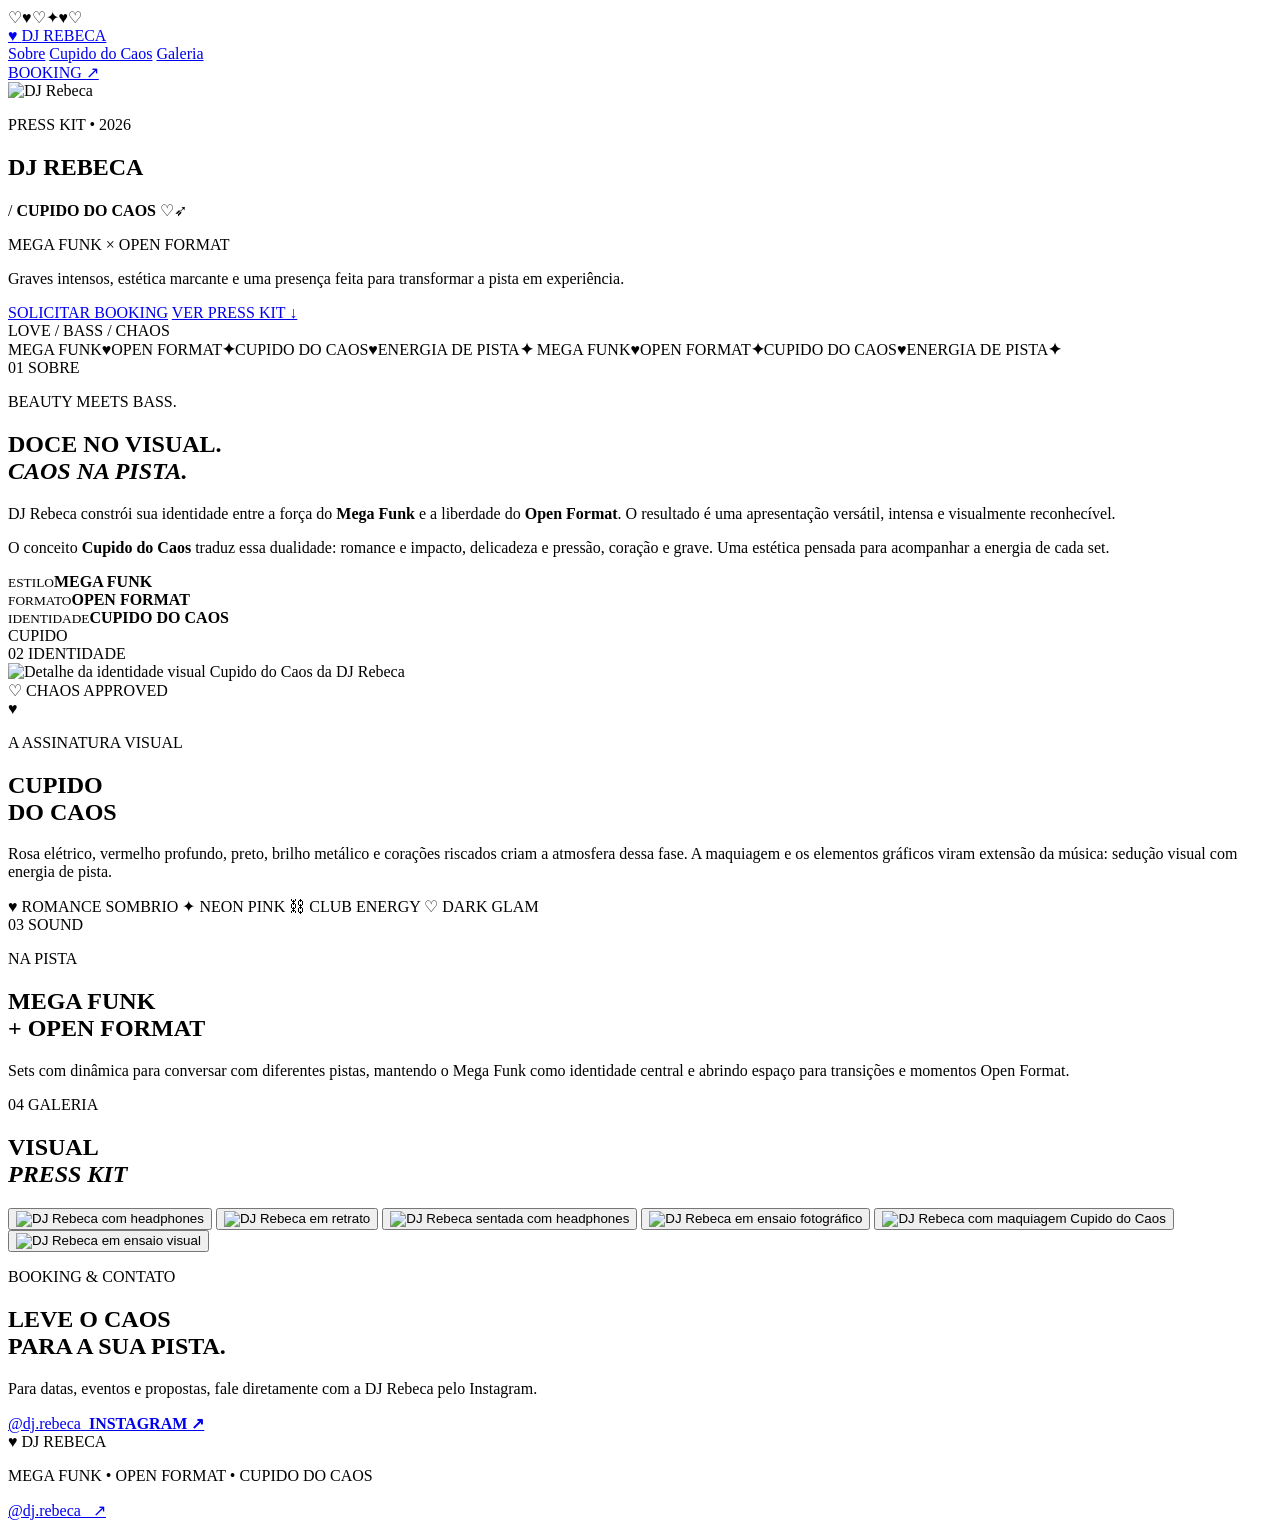
==== dj-rebeca/index.html @ 195d1b14 "Add DJ Rebeca press kit page" ====
<!DOCTYPE html>
<html lang="pt-BR">
<head>
  <meta charset="UTF-8" />
  <meta name="viewport" content="width=device-width, initial-scale=1.0" />
  <title>DJ Rebeca — Cupido do Caos</title>
  <meta name="description" content="Press kit oficial da DJ Rebeca — Mega Funk & Open Format. Conheça a identidade Cupido do Caos e entre em contato para booking." />
  <meta name="theme-color" content="#0a0508" />
  <meta property="og:title" content="DJ Rebeca — Cupido do Caos" />
  <meta property="og:description" content="Mega Funk • Open Format • Press Kit & Booking" />
  <meta property="og:type" content="website" />
  <meta property="og:image" content="assets/rebeca-2276.jpg" />
  <link rel="preconnect" href="https://fonts.googleapis.com">
  <link rel="preconnect" href="https://fonts.gstatic.com" crossorigin>
  <link href="https://fonts.googleapis.com/css2?family=Bebas+Neue&family=Montserrat:wght@400;500;600;700;800;900&display=swap" rel="stylesheet">
  <link rel="stylesheet" href="styles-a.css" />
  <link rel="stylesheet" href="styles-b.css" />
</head>
<body>
  <div class="noise"></div>
  <div class="cursor-glow" id="cursorGlow"></div>
  <div class="floating-hearts" aria-hidden="true">
    <span>♡</span><span>♥</span><span>♡</span><span>✦</span><span>♥</span><span>♡</span>
  </div>

  <header class="topbar">
    <a class="brand" href="#inicio" aria-label="DJ Rebeca - início">
      <span class="brand-mark">♥</span>
      <span>DJ REBECA</span>
    </a>
    <nav>
      <a href="#sobre">Sobre</a>
      <a href="#conceito">Cupido do Caos</a>
      <a href="#galeria">Galeria</a>
    </nav>
    <a class="mini-cta" href="https://www.instagram.com/dj.rebeca_/" target="_blank" rel="noopener">BOOKING ↗</a>
  </header>

  <main>
    <section class="hero" id="inicio">
      <div class="hero-backdrop"></div>
      <div class="hero-photo-wrap reveal">
        <img class="hero-photo" src="assets/rebeca-2276.jpg" alt="DJ Rebeca" />
        <div class="hero-photo-overlay"></div>
      </div>
      <div class="hero-copy reveal delay-1">
        <p class="eyebrow">PRESS KIT • 2026</p>
        <h1><span>DJ</span> REBECA</h1>
        <div class="chaos-lockup">
          <span class="slash">/</span>
          <strong>CUPIDO DO CAOS</strong>
          <span class="heart-arrow">♡➶</span>
        </div>
        <p class="hero-sub">MEGA FUNK <span>×</span> OPEN FORMAT</p>
        <p class="hero-intro">Graves intensos, estética marcante e uma presença feita para transformar a pista em experiência.</p>
        <div class="hero-actions">
          <a class="primary-btn" href="https://www.instagram.com/dj.rebeca_/" target="_blank" rel="noopener">SOLICITAR BOOKING</a>
          <a class="ghost-btn" href="#galeria">VER PRESS KIT ↓</a>
        </div>
      </div>
      <div class="hero-tag">LOVE / BASS / CHAOS</div>
      <div class="hero-line"></div>
    </section>

    <section class="ticker" aria-label="Estilos musicais">
      <div class="ticker-track">
        <span>MEGA FUNK</span><b>♥</b><span>OPEN FORMAT</span><b>✦</b><span>CUPIDO DO CAOS</span><b>♥</b><span>ENERGIA DE PISTA</span><b>✦</b>
        <span>MEGA FUNK</span><b>♥</b><span>OPEN FORMAT</span><b>✦</b><span>CUPIDO DO CAOS</span><b>♥</b><span>ENERGIA DE PISTA</span><b>✦</b>
      </div>
    </section>

    <section class="about section" id="sobre">
      <div class="section-label reveal"><span>01</span> SOBRE</div>
      <div class="about-grid">
        <div class="about-title reveal">
          <p>BEAUTY MEETS BASS.</p>
          <h2>DOCE NO VISUAL.<br><em>CAOS NA PISTA.</em></h2>
        </div>
        <div class="about-copy reveal delay-1">
          <p>DJ Rebeca constrói sua identidade entre a força do <strong>Mega Funk</strong> e a liberdade do <strong>Open Format</strong>. O resultado é uma apresentação versátil, intensa e visualmente reconhecível.</p>
          <p>O conceito <strong>Cupido do Caos</strong> traduz essa dualidade: romance e impacto, delicadeza e pressão, coração e grave. Uma estética pensada para acompanhar a energia de cada set.</p>
          <div class="stats">
            <div><small>ESTILO</small><strong>MEGA FUNK</strong></div>
            <div><small>FORMATO</small><strong>OPEN FORMAT</strong></div>
            <div><small>IDENTIDADE</small><strong>CUPIDO DO CAOS</strong></div>
          </div>
        </div>
      </div>
    </section>

    <section class="concept section" id="conceito">
      <div class="concept-bg-word">CUPIDO</div>
      <div class="section-label reveal"><span>02</span> IDENTIDADE</div>
      <div class="concept-grid">
        <div class="concept-photo reveal">
          <img src="assets/rebeca-2294.jpg" alt="Detalhe da identidade visual Cupido do Caos da DJ Rebeca" />
          <div class="photo-stamp">♡ CHAOS APPROVED</div>
        </div>
        <div class="concept-copy reveal delay-1">
          <div class="broken-heart">♥<i></i></div>
          <p class="kicker">A ASSINATURA VISUAL</p>
          <h2>CUPIDO<br><span>DO CAOS</span></h2>
          <p>Rosa elétrico, vermelho profundo, preto, brilho metálico e corações riscados criam a atmosfera dessa fase. A maquiagem e os elementos gráficos viram extensão da música: sedução visual com energia de pista.</p>
          <div class="chips">
            <span>♥ ROMANCE SOMBRIO</span>
            <span>✦ NEON PINK</span>
            <span>⛓ CLUB ENERGY</span>
            <span>♡ DARK GLAM</span>
          </div>
        </div>
      </div>
    </section>

    <section class="sound section">
      <div class="section-label reveal"><span>03</span> SOUND</div>
      <div class="sound-card reveal">
        <div>
          <p class="kicker">NA PISTA</p>
          <h2>MEGA FUNK<br><span>+ OPEN FORMAT</span></h2>
        </div>
        <div class="wave" aria-hidden="true">
          <i></i><i></i><i></i><i></i><i></i><i></i><i></i><i></i><i></i><i></i><i></i><i></i>
        </div>
        <p class="sound-text">Sets com dinâmica para conversar com diferentes pistas, mantendo o Mega Funk como identidade central e abrindo espaço para transições e momentos Open Format.</p>
      </div>
    </section>

    <section class="gallery section" id="galeria">
      <div class="gallery-head reveal">
        <div class="section-label"><span>04</span> GALERIA</div>
        <h2>VISUAL<br><em>PRESS KIT</em></h2>
      </div>
      <div class="gallery-grid">
        <button class="gallery-item tall reveal" data-full="assets/rebeca-2279.jpg"><img src="assets/rebeca-2279.jpg" alt="DJ Rebeca com headphones" /></button>
        <button class="gallery-item reveal delay-1" data-full="assets/rebeca-2279.jpg"><img src="assets/rebeca-2279.jpg" alt="DJ Rebeca em retrato" /></button>
        <button class="gallery-item reveal delay-2" data-full="assets/rebeca-2289.jpg"><img src="assets/rebeca-2289.jpg" alt="DJ Rebeca sentada com headphones" /></button>
        <button class="gallery-item wide reveal" data-full="assets/rebeca-2289.jpg"><img src="assets/rebeca-2289.jpg" alt="DJ Rebeca em ensaio fotográfico" /></button>
        <button class="gallery-item reveal delay-1" data-full="assets/rebeca-2294.jpg"><img src="assets/rebeca-2294.jpg" alt="DJ Rebeca com maquiagem Cupido do Caos" /></button>
        <button class="gallery-item reveal delay-2" data-full="assets/rebeca-2276.jpg"><img src="assets/rebeca-2276.jpg" alt="DJ Rebeca em ensaio visual" /></button>
      </div>
    </section>

    <section class="booking section" id="booking">
      <div class="booking-glow"></div>
      <p class="kicker reveal">BOOKING & CONTATO</p>
      <h2 class="reveal delay-1">LEVE O <span>CAOS</span><br>PARA A SUA PISTA.</h2>
      <p class="reveal delay-2">Para datas, eventos e propostas, fale diretamente com a DJ Rebeca pelo Instagram.</p>
      <a class="booking-btn reveal delay-2" href="https://www.instagram.com/dj.rebeca_/" target="_blank" rel="noopener">
        <span>@dj.rebeca_</span><strong>INSTAGRAM ↗</strong>
      </a>
    </section>
  </main>

  <footer>
    <div class="footer-brand"><span>♥</span> DJ REBECA</div>
    <p>MEGA FUNK • OPEN FORMAT • CUPIDO DO CAOS</p>
    <a href="https://www.instagram.com/dj.rebeca_/" target="_blank" rel="noopener">@dj.rebeca_ ↗</a>
  </footer>

  <dialog class="lightbox" id="lightbox">
    <button class="lightbox-close" aria-label="Fechar">×</button>
    <img src="" alt="Foto ampliada da DJ Rebeca" />
  </dialog>

  <script src="script.js"></script>
</body>
</html>
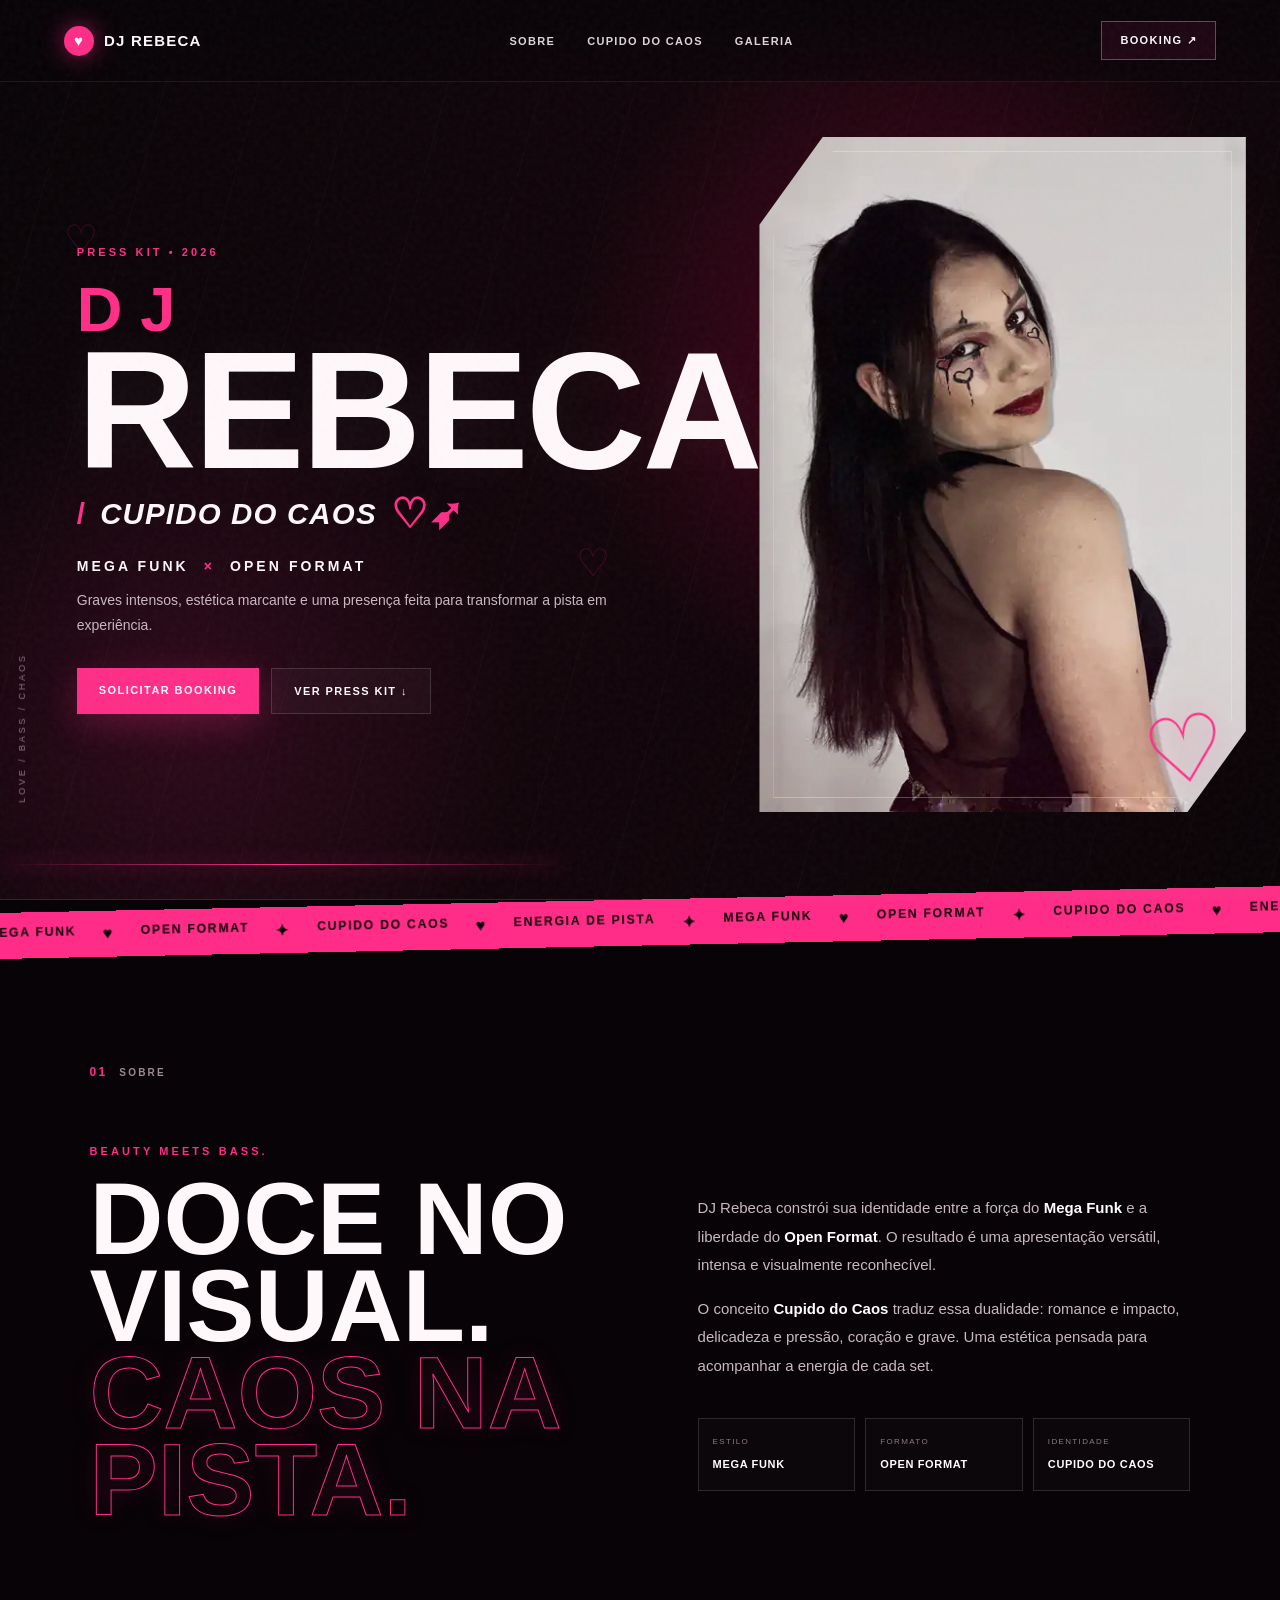
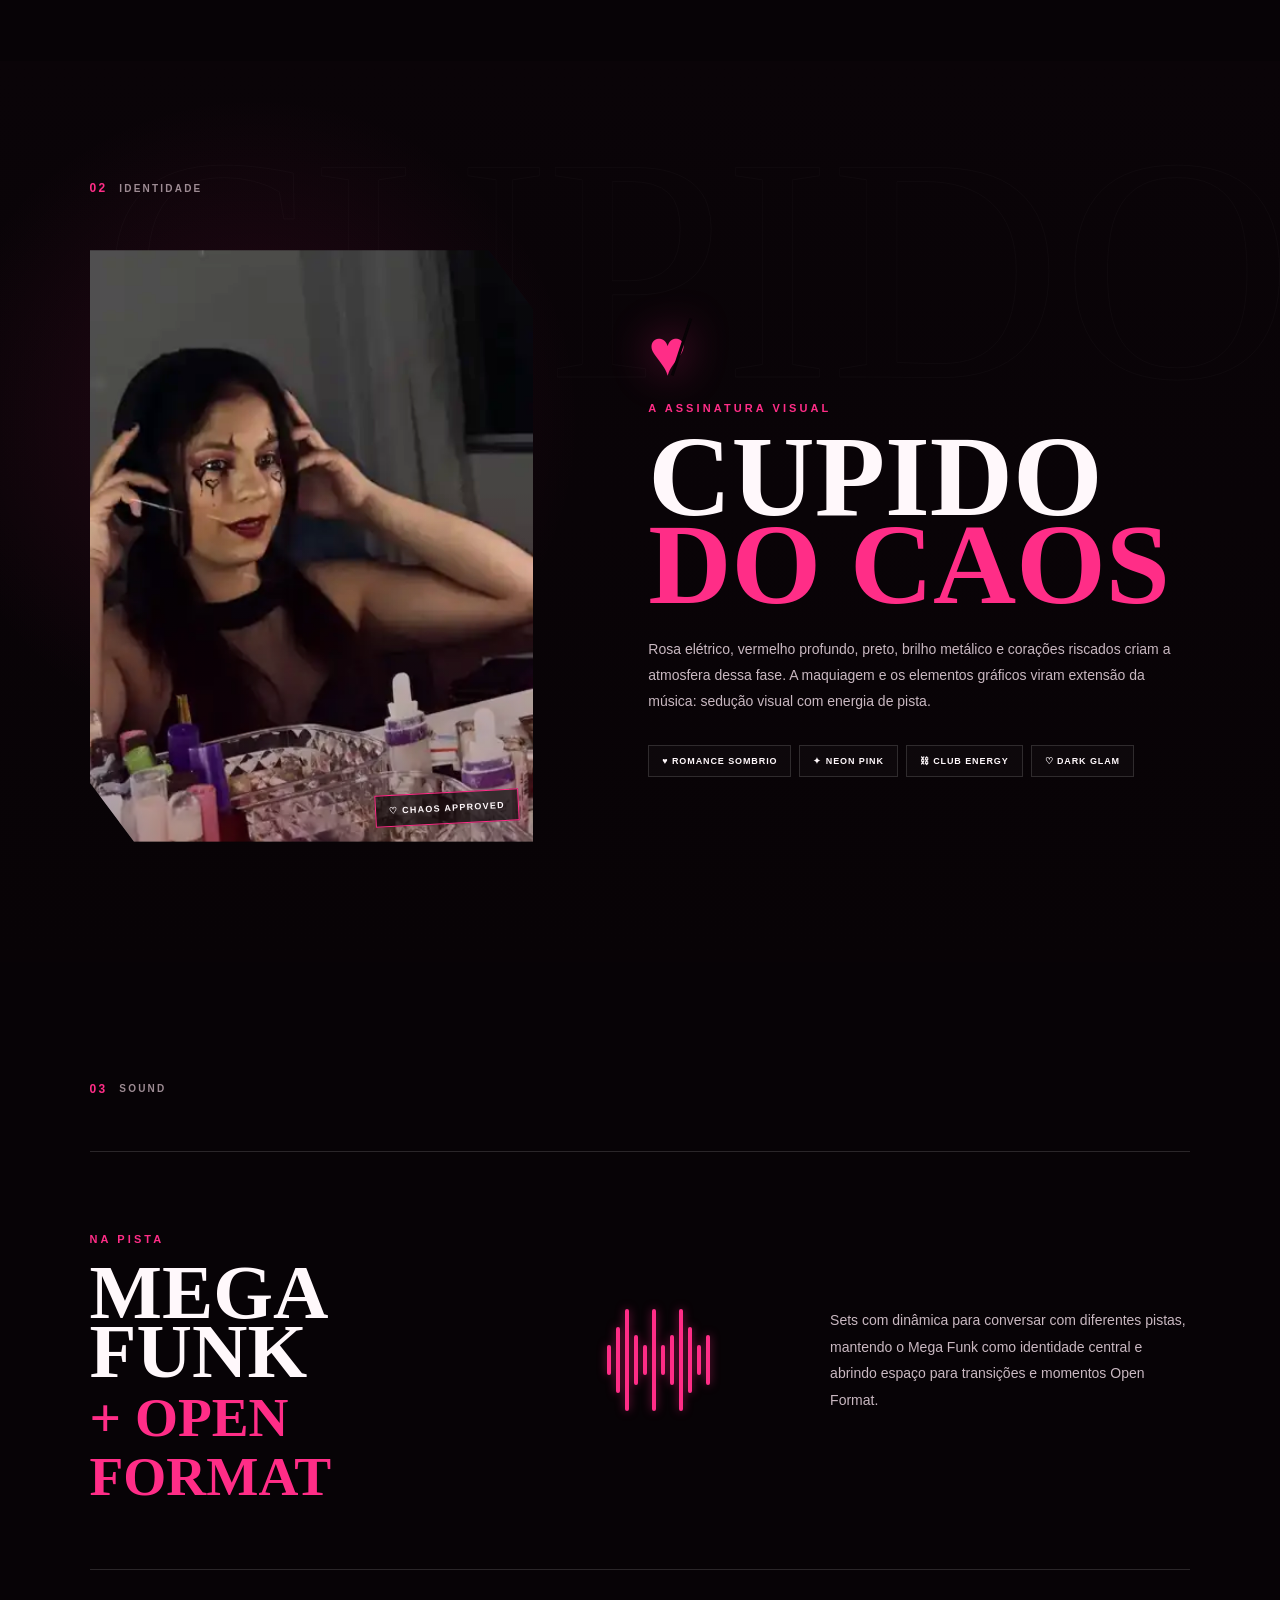
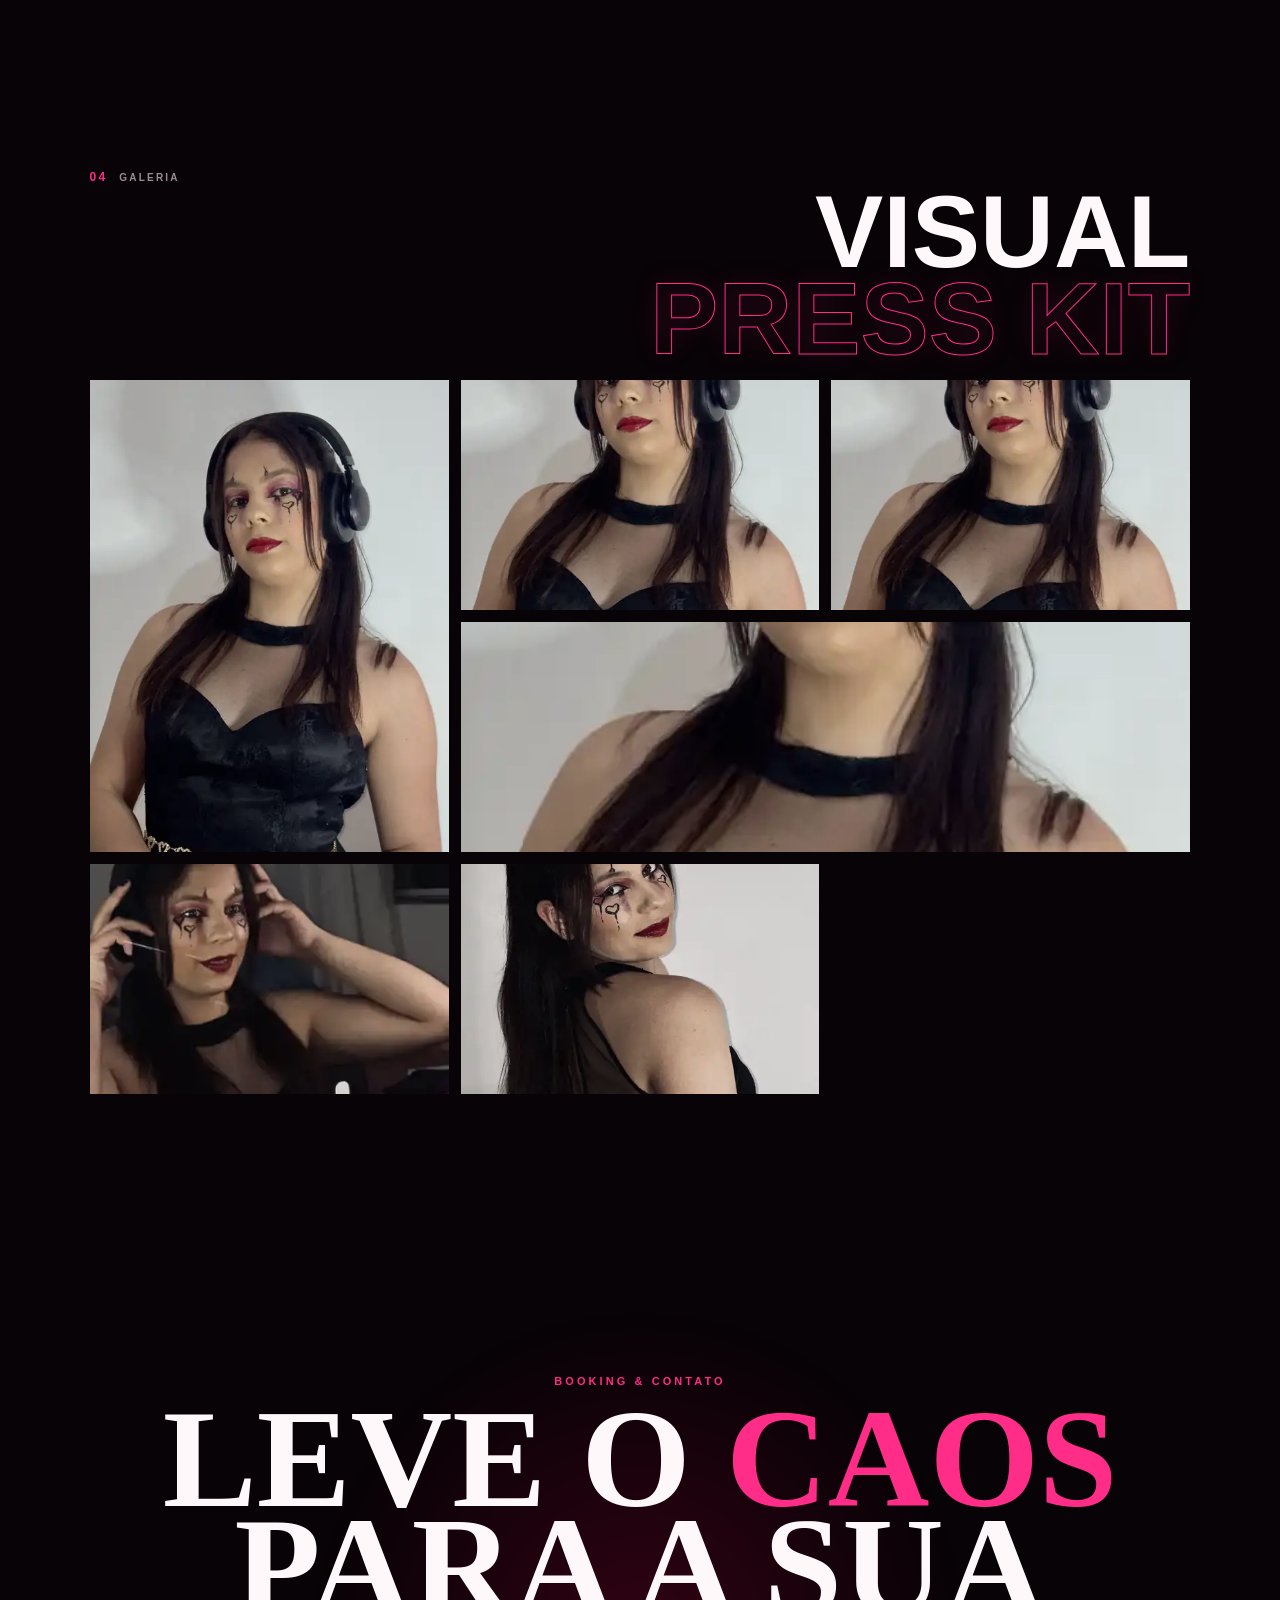
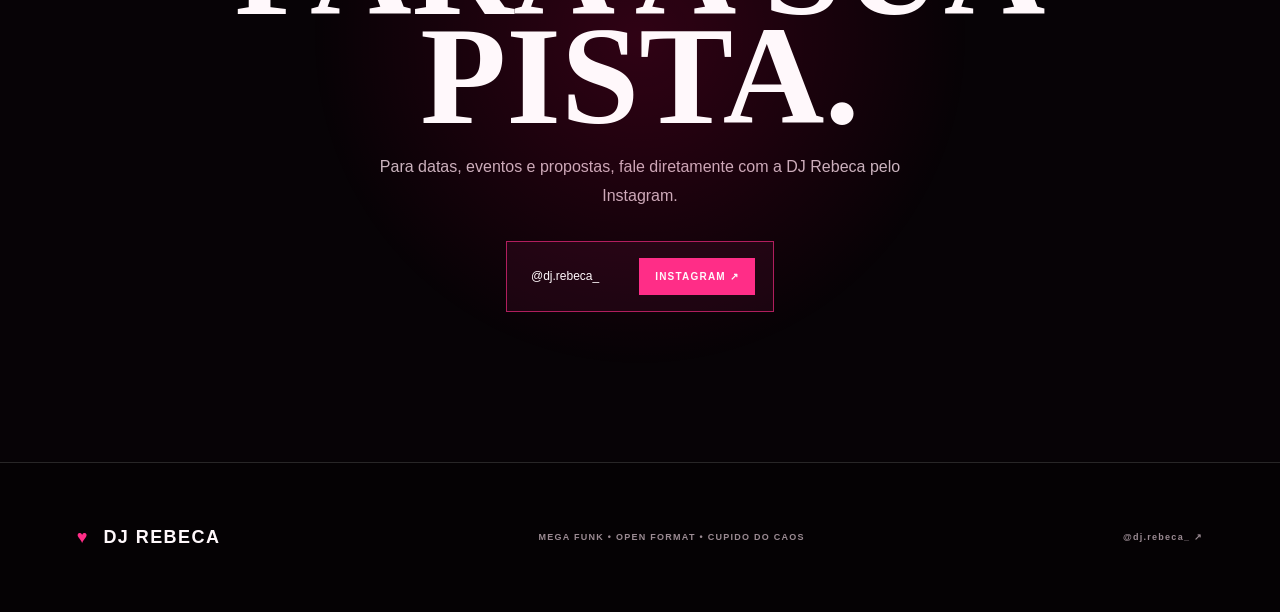
==== commit e043caf2: "Fix DJ Rebeca image paths" ====
--- a/dj-rebeca/index.html
+++ b/dj-rebeca/index.html
@@ -9,7 +9,7 @@
   <meta property="og:title" content="DJ Rebeca — Cupido do Caos" />
   <meta property="og:description" content="Mega Funk • Open Format • Press Kit & Booking" />
   <meta property="og:type" content="website" />
-  <meta property="og:image" content="assets/rebeca-2276.jpg" />
+  <meta property="og:image" content="assets/rebeca-2276.webp" />
   <link rel="preconnect" href="https://fonts.googleapis.com">
   <link rel="preconnect" href="https://fonts.gstatic.com" crossorigin>
   <link href="https://fonts.googleapis.com/css2?family=Bebas+Neue&family=Montserrat:wght@400;500;600;700;800;900&display=swap" rel="stylesheet">
@@ -40,7 +40,7 @@
     <section class="hero" id="inicio">
       <div class="hero-backdrop"></div>
       <div class="hero-photo-wrap reveal">
-        <img class="hero-photo" src="assets/rebeca-2276.jpg" alt="DJ Rebeca" />
+        <img class="hero-photo" src="assets/rebeca-2276.webp" alt="DJ Rebeca" />
         <div class="hero-photo-overlay"></div>
       </div>
       <div class="hero-copy reveal delay-1">
@@ -93,7 +93,7 @@
       <div class="section-label reveal"><span>02</span> IDENTIDADE</div>
       <div class="concept-grid">
         <div class="concept-photo reveal">
-          <img src="assets/rebeca-2294.jpg" alt="Detalhe da identidade visual Cupido do Caos da DJ Rebeca" />
+          <img src="assets/rebeca-2294.webp" alt="Detalhe da identidade visual Cupido do Caos da DJ Rebeca" />
           <div class="photo-stamp">♡ CHAOS APPROVED</div>
         </div>
         <div class="concept-copy reveal delay-1">
@@ -131,12 +131,12 @@
         <h2>VISUAL<br><em>PRESS KIT</em></h2>
       </div>
       <div class="gallery-grid">
-        <button class="gallery-item tall reveal" data-full="assets/rebeca-2279.jpg"><img src="assets/rebeca-2279.jpg" alt="DJ Rebeca com headphones" /></button>
-        <button class="gallery-item reveal delay-1" data-full="assets/rebeca-2279.jpg"><img src="assets/rebeca-2279.jpg" alt="DJ Rebeca em retrato" /></button>
-        <button class="gallery-item reveal delay-2" data-full="assets/rebeca-2289.jpg"><img src="assets/rebeca-2289.jpg" alt="DJ Rebeca sentada com headphones" /></button>
-        <button class="gallery-item wide reveal" data-full="assets/rebeca-2289.jpg"><img src="assets/rebeca-2289.jpg" alt="DJ Rebeca em ensaio fotográfico" /></button>
-        <button class="gallery-item reveal delay-1" data-full="assets/rebeca-2294.jpg"><img src="assets/rebeca-2294.jpg" alt="DJ Rebeca com maquiagem Cupido do Caos" /></button>
-        <button class="gallery-item reveal delay-2" data-full="assets/rebeca-2276.jpg"><img src="assets/rebeca-2276.jpg" alt="DJ Rebeca em ensaio visual" /></button>
+        <button class="gallery-item tall reveal" data-full="assets/rebeca-2279.webp"><img src="assets/rebeca-2279.webp" alt="DJ Rebeca com headphones" /></button>
+        <button class="gallery-item reveal delay-1" data-full="assets/rebeca-2279.webp"><img src="assets/rebeca-2279.webp" alt="DJ Rebeca em retrato" /></button>
+        <button class="gallery-item reveal delay-2" data-full="assets/rebeca-2279.webp"><img src="assets/rebeca-2279.webp" alt="DJ Rebeca sentada com headphones" /></button>
+        <button class="gallery-item wide reveal" data-full="assets/rebeca-2279.webp"><img src="assets/rebeca-2279.webp" alt="DJ Rebeca em ensaio fotográfico" /></button>
+        <button class="gallery-item reveal delay-1" data-full="assets/rebeca-2294.webp"><img src="assets/rebeca-2294.webp" alt="DJ Rebeca com maquiagem Cupido do Caos" /></button>
+        <button class="gallery-item reveal delay-2" data-full="assets/rebeca-2276.webp"><img src="assets/rebeca-2276.webp" alt="DJ Rebeca em ensaio visual" /></button>
       </div>
     </section>
 
--- a/dj-rebeca/styles-a.css
+++ b/dj-rebeca/styles-a.css
@@ -0,0 +1,38 @@
+:root{
+  --bg:#070306;
+  --ink:#fff8fb;
+  --muted:#c9b8c1;
+  --pink:#ff2d87;
+  --hot:#ff005c;
+  --red:#8b0b2f;
+  --wine:#3a071c;
+  --line:rgba(255,255,255,.14);
+  --glass:rgba(16,7,12,.66);
+}
+*{box-sizing:border-box}
+html{scroll-behavior:smooth}
+body{margin:0;background:var(--bg);color:var(--ink);font-family:'Montserrat',sans-serif;overflow-x:hidden}
+a{color:inherit;text-decoration:none}
+button{font:inherit}
+::selection{background:var(--pink);color:white}
+.noise{position:fixed;inset:0;pointer-events:none;z-index:999;opacity:.055;background-image:url("data:image/svg+xml,%3Csvg viewBox='0 0 180 180' xmlns='http://www.w3.org/2000/svg'%3E%3Cfilter id='n'%3E%3CfeTurbulence type='fractalNoise' baseFrequency='.9' numOctaves='4' stitchTiles='stitch'/%3E%3C/filter%3E%3Crect width='100%25' height='100%25' filter='url(%23n)' opacity='.8'/%3E%3C/svg%3E")}
+.cursor-glow{position:fixed;width:420px;height:420px;border-radius:50%;background:radial-gradient(circle,rgba(255,25,111,.12),rgba(255,25,111,0) 66%);pointer-events:none;z-index:0;transform:translate(-50%,-50%)}
+.floating-hearts{position:fixed;inset:0;pointer-events:none;z-index:2;overflow:hidden}.floating-hearts span{position:absolute;color:rgba(255,48,132,.18);font-size:clamp(22px,3vw,52px);animation:float 10s ease-in-out infinite}.floating-hearts span:nth-child(1){left:5%;top:24%}.floating-hearts span:nth-child(2){left:92%;top:40%;animation-delay:-3s}.floating-hearts span:nth-child(3){left:17%;top:76%;animation-delay:-5s}.floating-hearts span:nth-child(4){left:80%;top:16%;animation-delay:-7s}.floating-hearts span:nth-child(5){left:68%;top:84%;animation-delay:-2s}.floating-hearts span:nth-child(6){left:45%;top:60%;animation-delay:-8s}@keyframes float{50%{transform:translateY(-30px) rotate(18deg);opacity:.45}}
+.topbar{position:fixed;top:0;left:0;right:0;height:82px;display:flex;align-items:center;justify-content:space-between;padding:0 5vw;z-index:50;border-bottom:1px solid rgba(255,255,255,.08);background:linear-gradient(to bottom,rgba(7,3,6,.92),rgba(7,3,6,.45));backdrop-filter:blur(14px)}
+.brand{font-weight:900;letter-spacing:.08em;font-size:15px;display:flex;gap:10px;align-items:center}.brand-mark{display:grid;place-items:center;width:30px;height:30px;border-radius:50%;background:var(--pink);box-shadow:0 0 24px rgba(255,45,135,.55)}
+.topbar nav{display:flex;gap:32px;font-size:11px;font-weight:700;letter-spacing:.12em;text-transform:uppercase}.topbar nav a{color:#dfd4da;transition:.2s}.topbar nav a:hover{color:var(--pink)}
+.mini-cta{font-size:11px;font-weight:900;letter-spacing:.12em;padding:12px 18px;border:1px solid rgba(255,45,135,.65);background:rgba(255,45,135,.08)}
+.hero{min-height:100svh;position:relative;display:grid;grid-template-columns:1.05fr .95fr;align-items:center;padding:120px 6vw 70px;overflow:hidden;border-bottom:1px solid var(--line)}
+.hero-backdrop{position:absolute;inset:0;background:radial-gradient(circle at 73% 40%,rgba(194,0,70,.34),transparent 34%),radial-gradient(circle at 14% 79%,rgba(255,45,135,.13),transparent 26%),linear-gradient(120deg,#070306 0%,#12040a 48%,#090306 100%)}
+.hero-backdrop:after{content:"";position:absolute;inset:0;background:repeating-linear-gradient(105deg,transparent 0 90px,rgba(255,255,255,.018) 90px 91px)}
+.hero-photo-wrap{grid-column:2;grid-row:1;position:relative;height:min(75vh,820px);width:min(38vw,560px);justify-self:end;z-index:3;clip-path:polygon(13% 0,100% 0,100% 88%,88% 100%,0 100%,0 13%);box-shadow:0 40px 90px rgba(0,0,0,.45)}
+.hero-photo{width:100%;height:100%;object-fit:cover;object-position:center 30%;filter:contrast(1.04) saturate(.86)}
+.hero-photo-overlay{position:absolute;inset:0;background:linear-gradient(180deg,rgba(255,0,92,.04),transparent 45%,rgba(58,0,22,.45)),linear-gradient(90deg,rgba(7,3,6,.35),transparent 30%);mix-blend-mode:screen}
+.hero-photo-wrap:before{content:"";position:absolute;z-index:2;inset:14px;border:1px solid rgba(255,255,255,.28);clip-path:inherit}.hero-photo-wrap:after{content:"♡";position:absolute;right:20px;bottom:8px;font-size:92px;font-family:serif;color:var(--pink);filter:drop-shadow(0 0 18px rgba(255,45,135,.65));transform:rotate(-9deg)}
+.hero-copy{grid-column:1;grid-row:1;position:relative;z-index:5;max-width:780px}.eyebrow,.kicker{font-size:11px;letter-spacing:.28em;font-weight:800;color:var(--pink);text-transform:uppercase}.hero h1{font-family:'Bebas Neue',sans-serif;font-size:clamp(92px,13vw,190px);line-height:.73;margin:20px 0 18px;letter-spacing:-.02em;text-shadow:0 0 45px rgba(255,255,255,.05)}.hero h1 span{display:block;font-size:.38em;letter-spacing:.28em;color:var(--pink);line-height:1;margin-bottom:9px}
+.chaos-lockup{display:flex;align-items:center;gap:14px;font-size:clamp(20px,2.3vw,34px);font-weight:900;letter-spacing:.04em;margin-bottom:20px}.chaos-lockup strong{font-style:italic}.slash{color:var(--pink)}.heart-arrow{font-family:serif;color:var(--pink);font-size:1.4em}
+.hero-sub{font-size:14px;font-weight:800;letter-spacing:.22em}.hero-sub span{color:var(--pink);padding:0 8px}.hero-intro{max-width:560px;color:var(--muted);line-height:1.8;font-size:14px}.hero-actions{display:flex;gap:12px;flex-wrap:wrap;margin-top:30px}.primary-btn,.ghost-btn{padding:16px 22px;font-size:11px;font-weight:900;letter-spacing:.13em;transition:.25s}.primary-btn{background:var(--pink);box-shadow:0 10px 35px rgba(255,45,135,.25)}.primary-btn:hover{transform:translateY(-2px);box-shadow:0 15px 42px rgba(255,45,135,.38)}.ghost-btn{border:1px solid var(--line);background:rgba(255,255,255,.03)}.ghost-btn:hover{border-color:var(--pink)}
+.hero-tag{position:absolute;left:17px;bottom:96px;writing-mode:vertical-rl;transform:rotate(180deg);font-size:9px;letter-spacing:.32em;color:#8d7b84;z-index:5}.hero-line{position:absolute;left:0;bottom:34px;width:44%;height:1px;background:linear-gradient(90deg,transparent,var(--pink),transparent);box-shadow:0 0 18px var(--pink)}
+.ticker{overflow:hidden;background:var(--pink);color:#100208;transform:rotate(-1.2deg) scale(1.02);position:relative;z-index:6}.ticker-track{display:flex;gap:26px;white-space:nowrap;width:max-content;padding:13px 0;font-size:12px;font-weight:900;letter-spacing:.14em;animation:ticker 30s linear infinite}.ticker b{font-size:16px}@keyframes ticker{to{transform:translateX(-50%)}}
+.section{position:relative;padding:120px 7vw;z-index:4}.section-label{display:flex;align-items:center;gap:12px;font-size:10px;letter-spacing:.22em;font-weight:800;color:#9d8b93;margin-bottom:55px}.section-label span{color:var(--pink);font-size:12px}
+.about-grid{display:grid;grid-template-columns:1fr 1fr;gap:9vw}.about-title p{font-size:11px;letter-spacing:.28em;color:var(--pink);font-weight:800}.about-title h2,.gallery-head h2{font-family:'Bebas Neue',sans-serif;font-size:clamp(64px,8vw,120px);line-height:.85;margin:18px 0}.about-title h2 em,.gallery-head h2 em{font-style:normal;color:transparent;-webkit-text-stroke:1px var(--pink);text-shadow:0 0 28px rgba(255,45,135,.12)}.about-copy{padding-top:45px}.about-copy>p{color:var(--muted);font-size:15px;line-height:1.9;max-width:650px}.about-copy strong{color:white}.stats{display:grid;grid-template-columns:repeat(3,1fr);gap:10px;margin-top:38px}.stats div{padding:18px 14px;border:1px solid var(--line);background:rgba(255,255,255,.02)}
--- a/dj-rebeca/styles-b.css
+++ b/dj-rebeca/styles-b.css
@@ -0,0 +1,10 @@
+.stats small{display:block;color:#8b7c83;font-size:8px;letter-spacing:.17em;margin-bottom:8px}.stats strong{font-size:11px;letter-spacing:.06em}
+.concept{background:radial-gradient(circle at 20% 40%,rgba(255,45,135,.12),transparent 28%),linear-gradient(180deg,#0a0408,#080306);overflow:hidden}.concept-bg-word{position:absolute;right:-1vw;top:80px;font-family:'Bebas Neue';font-size:25vw;line-height:.8;color:transparent;-webkit-text-stroke:1px rgba(255,255,255,.025);pointer-events:none}.concept-grid{display:grid;grid-template-columns:.9fr 1.1fr;gap:9vw;align-items:center;max-width:1250px;margin:auto}.concept-photo{position:relative;aspect-ratio:3/4;max-height:700px;overflow:hidden;clip-path:polygon(0 0,90% 0,100% 10%,100% 100%,10% 100%,0 90%)}.concept-photo img{width:100%;height:100%;object-fit:cover;object-position:center 35%;filter:saturate(1.08) contrast(1.05)}.concept-photo:after{content:"";position:absolute;inset:0;background:linear-gradient(to top,rgba(42,0,18,.38),transparent 60%)}.photo-stamp{position:absolute;z-index:3;right:14px;bottom:18px;border:1px solid var(--pink);padding:10px 13px;font-size:9px;font-weight:900;letter-spacing:.14em;background:rgba(7,3,6,.65);transform:rotate(-3deg)}.concept-copy{max-width:620px}.broken-heart{font-size:65px;color:var(--pink);position:relative;width:max-content;filter:drop-shadow(0 0 22px rgba(255,45,135,.45));margin-bottom:12px}.broken-heart i{position:absolute;width:3px;height:60px;background:#080306;left:32px;top:2px;transform:rotate(18deg)}.concept-copy h2,.sound-card h2,.booking h2{font-family:'Bebas Neue';font-size:clamp(72px,9vw,140px);line-height:.77;margin:18px 0 28px}.concept-copy h2 span,.sound-card h2 span,.booking h2 span{color:var(--pink)}.concept-copy>p:last-of-type{line-height:1.85;color:var(--muted);font-size:14px}.chips{display:flex;flex-wrap:wrap;gap:8px;margin-top:30px}.chips span{border:1px solid var(--line);padding:10px 13px;font-size:9px;font-weight:800;letter-spacing:.1em;background:rgba(255,255,255,.02)}
+.sound-card{border-top:1px solid var(--line);border-bottom:1px solid var(--line);padding:70px 0;display:grid;grid-template-columns:1.1fr .6fr 1fr;gap:5vw;align-items:center}.sound-card h2{font-size:clamp(58px,6vw,96px);margin-bottom:0}.sound-card h2 span{font-size:.72em}.sound-text{color:var(--muted);line-height:1.9;font-size:14px}.wave{display:flex;align-items:center;justify-content:center;height:120px;gap:5px}.wave i{width:4px;height:25%;background:var(--pink);border-radius:9px;animation:wave 1.15s ease-in-out infinite;box-shadow:0 0 10px rgba(255,45,135,.5)}.wave i:nth-child(2n){animation-delay:-.25s;height:55%}.wave i:nth-child(3n){animation-delay:-.55s;height:85%}.wave i:nth-child(4n){animation-delay:-.75s;height:42%}@keyframes wave{50%{transform:scaleY(.45);opacity:.5}}
+.gallery{padding-top:80px}.gallery-head{display:flex;justify-content:space-between;align-items:end}.gallery-head .section-label{align-self:flex-start}.gallery-head h2{text-align:right;font-size:clamp(66px,8vw,116px)}.gallery-grid{display:grid;grid-template-columns:repeat(12,1fr);grid-auto-rows:230px;gap:12px}.gallery-item{position:relative;border:0;padding:0;overflow:hidden;background:#13070d;cursor:pointer;grid-column:span 4}.gallery-item.tall{grid-row:span 2}.gallery-item.wide{grid-column:span 8}.gallery-item img{width:100%;height:100%;object-fit:cover;transition:transform .6s cubic-bezier(.2,.8,.2,1),filter .4s;filter:saturate(.86)}.gallery-item:hover img{transform:scale(1.045);filter:saturate(1.05)}.gallery-item:after{content:"OPEN ↗";position:absolute;right:12px;bottom:12px;font-size:8px;font-weight:900;letter-spacing:.14em;padding:8px 9px;background:rgba(7,3,6,.75);opacity:0;transform:translateY(5px);transition:.25s}.gallery-item:hover:after{opacity:1;transform:none}
+.booking{text-align:center;padding-top:150px;padding-bottom:150px;overflow:hidden}.booking-glow{position:absolute;width:750px;height:750px;left:50%;top:50%;transform:translate(-50%,-50%);background:radial-gradient(circle,rgba(255,0,92,.17),transparent 62%);pointer-events:none}.booking h2{font-size:clamp(80px,11vw,170px);position:relative}.booking>p:not(.kicker){max-width:580px;margin:-5px auto 30px;color:var(--muted);line-height:1.8}.booking-btn{display:inline-flex;align-items:center;gap:40px;padding:16px 18px 16px 24px;border:1px solid rgba(255,45,135,.65);background:rgba(255,45,135,.07);font-size:12px;position:relative}.booking-btn strong{background:var(--pink);padding:13px 16px;font-size:10px;letter-spacing:.12em}.booking-btn:hover{box-shadow:0 0 50px rgba(255,45,135,.18)}
+footer{position:relative;z-index:5;border-top:1px solid var(--line);min-height:150px;padding:40px 6vw;display:flex;align-items:center;justify-content:space-between;gap:24px;background:#050204}.footer-brand{font-size:18px;font-weight:900;letter-spacing:.08em}.footer-brand span{color:var(--pink);margin-right:8px}footer p,footer a{font-size:9px;letter-spacing:.14em;color:#9b8b93;font-weight:700}
+.lightbox{border:0;padding:0;background:rgba(5,2,4,.93);width:100vw;height:100vh;max-width:none;max-height:none}.lightbox::backdrop{background:rgba(0,0,0,.82)}.lightbox img{width:100%;height:100%;object-fit:contain;padding:4vh 4vw}.lightbox-close{position:absolute;right:24px;top:18px;z-index:3;width:44px;height:44px;border:1px solid rgba(255,255,255,.2);background:rgba(10,4,8,.75);color:white;font-size:28px;cursor:pointer}
+.reveal{opacity:0;transform:translateY(22px);transition:opacity .8s ease,transform .8s ease}.reveal.show{opacity:1;transform:none}.delay-1{transition-delay:.12s}.delay-2{transition-delay:.24s}
+@media (max-width:900px){.topbar{height:68px;padding:0 20px}.topbar nav{display:none}.mini-cta{padding:10px 13px}.hero{grid-template-columns:1fr;padding:92px 20px 65px;align-items:end;min-height:100svh}.hero-photo-wrap{grid-column:1;grid-row:1;width:75vw;height:63vh;justify-self:end;align-self:start;opacity:.62}.hero-photo-wrap:after{font-size:70px}.hero-copy{grid-column:1;grid-row:1;align-self:end;padding-bottom:28px}.hero h1{font-size:clamp(96px,30vw,150px)}.hero-intro{max-width:88%}.hero-tag{display:none}.section{padding:90px 22px}.about-grid,.concept-grid{grid-template-columns:1fr;gap:50px}.about-copy{padding-top:0}.stats{grid-template-columns:1fr}.concept-photo{width:min(86vw,520px);margin:auto}.sound-card{grid-template-columns:1fr;gap:26px}.wave{justify-content:flex-start;height:70px}.gallery-head{display:block}.gallery-head h2{text-align:left}.gallery-grid{grid-template-columns:1fr 1fr;grid-auto-rows:250px}.gallery-item,.gallery-item.wide{grid-column:span 1}.gallery-item.tall{grid-row:span 2}.booking{padding:115px 20px}.booking-btn{gap:18px}footer{flex-direction:column;text-align:center}}
+@media (max-width:560px){.hero-photo-wrap{width:88vw;height:62vh}.hero h1{font-size:30vw}.chaos-lockup{font-size:18px}.hero-sub{font-size:11px;letter-spacing:.14em}.hero-actions a{width:100%;text-align:center}.gallery-grid{grid-template-columns:1fr;grid-auto-rows:430px}.gallery-item,.gallery-item.wide{grid-column:1}.gallery-item.tall{grid-row:span 1}.booking-btn{width:100%;justify-content:space-between}.cursor-glow{display:none}}
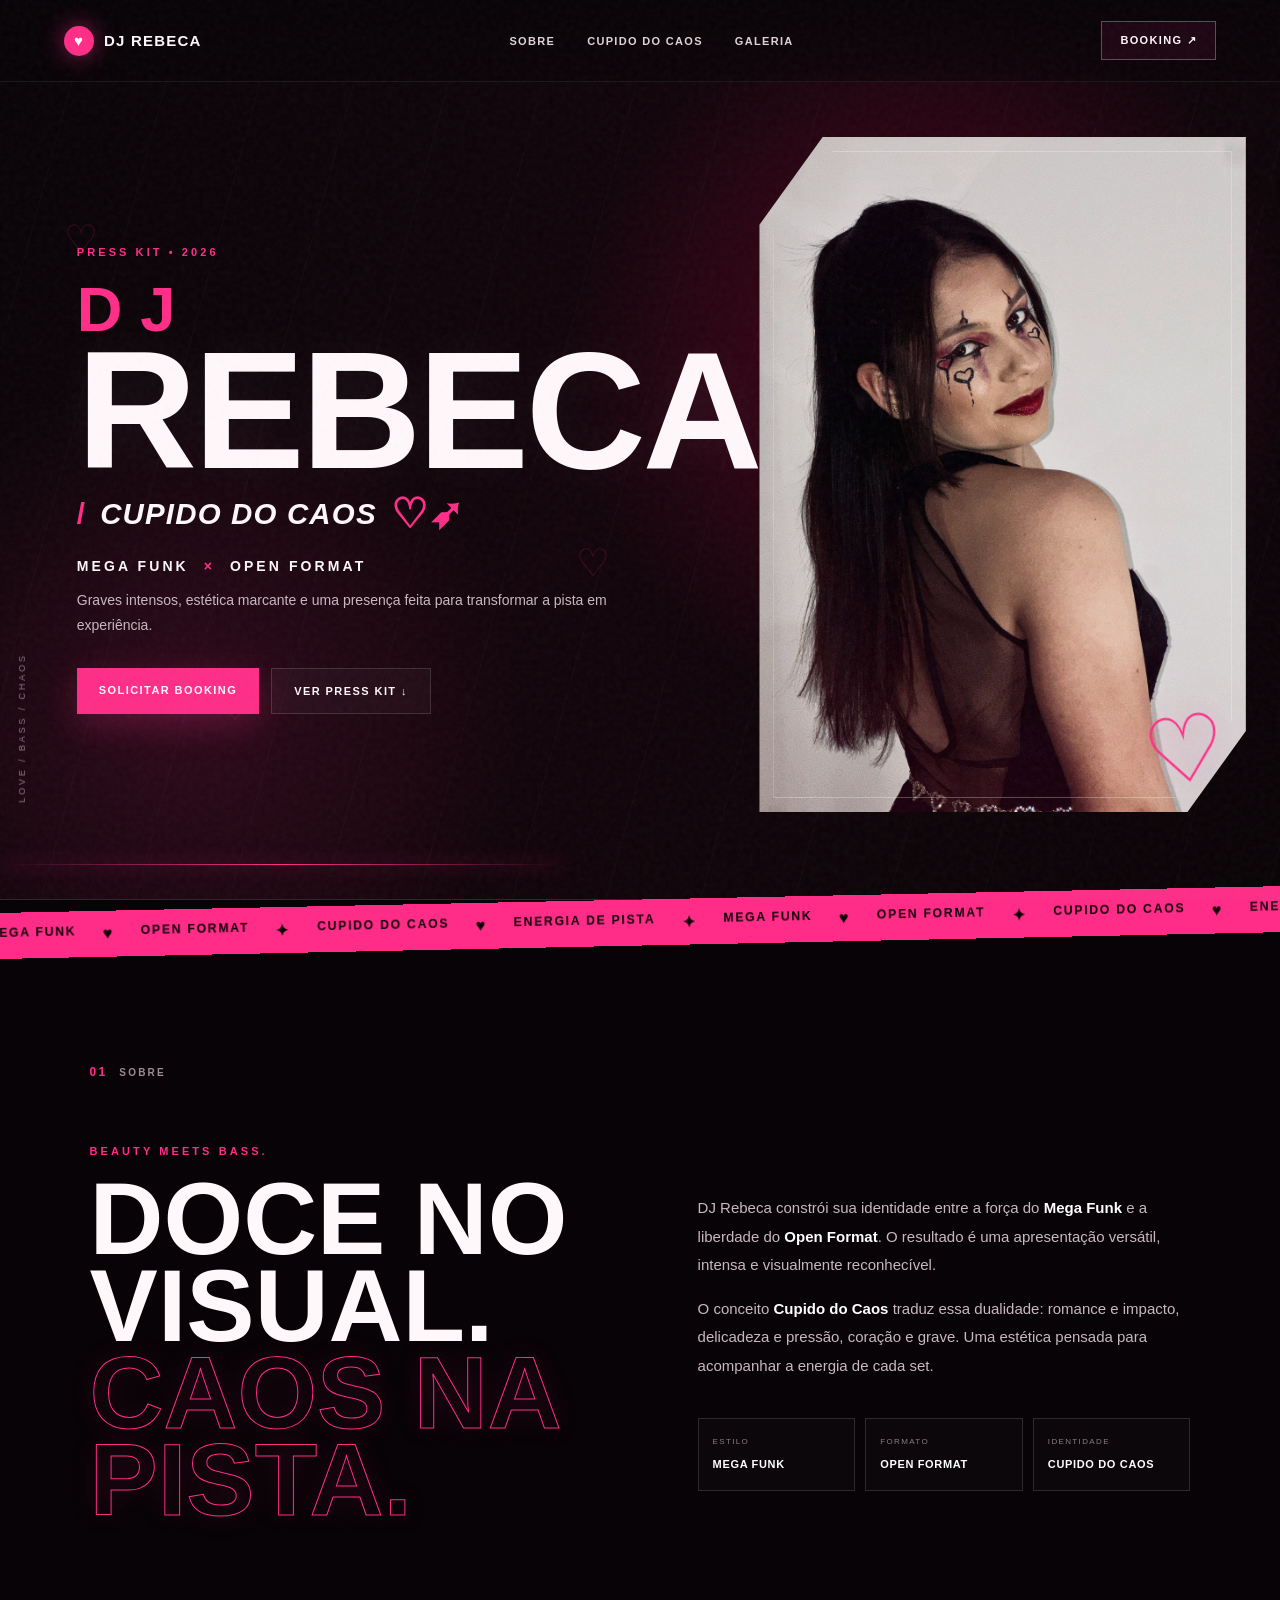
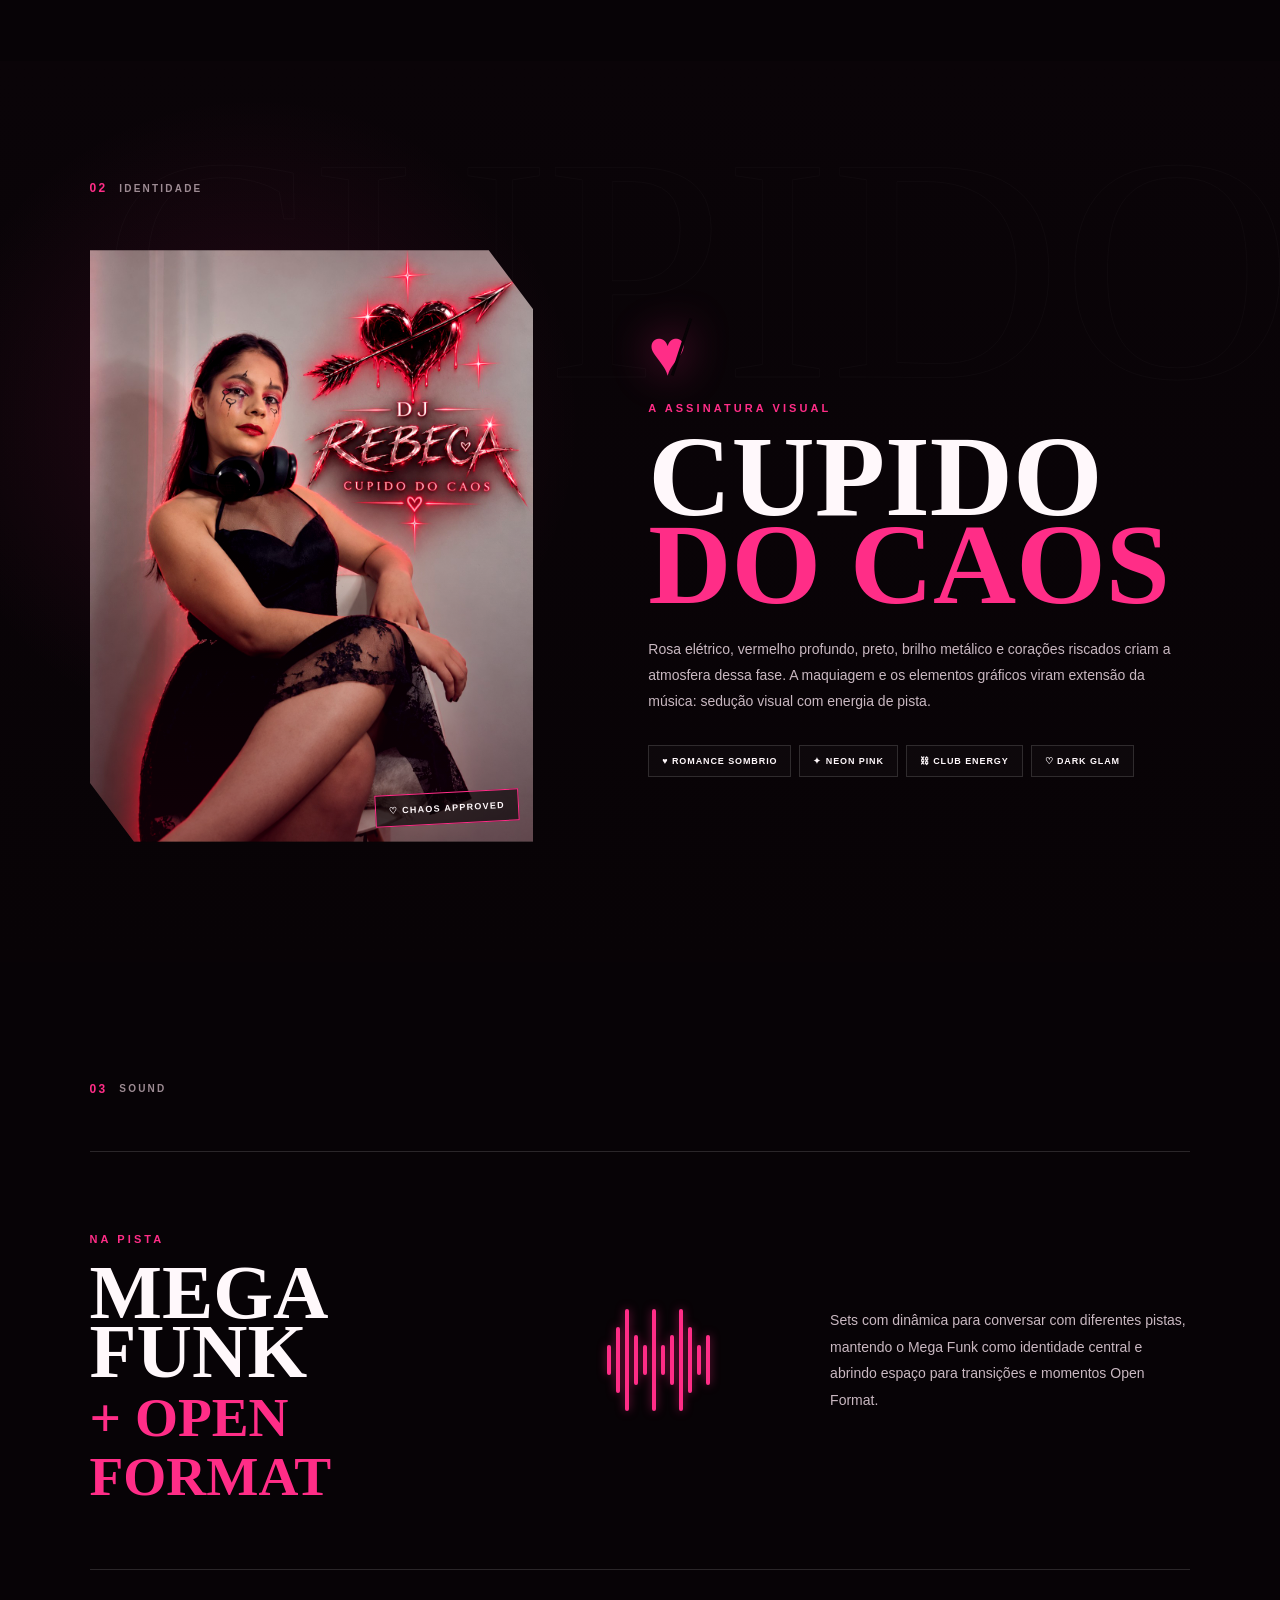
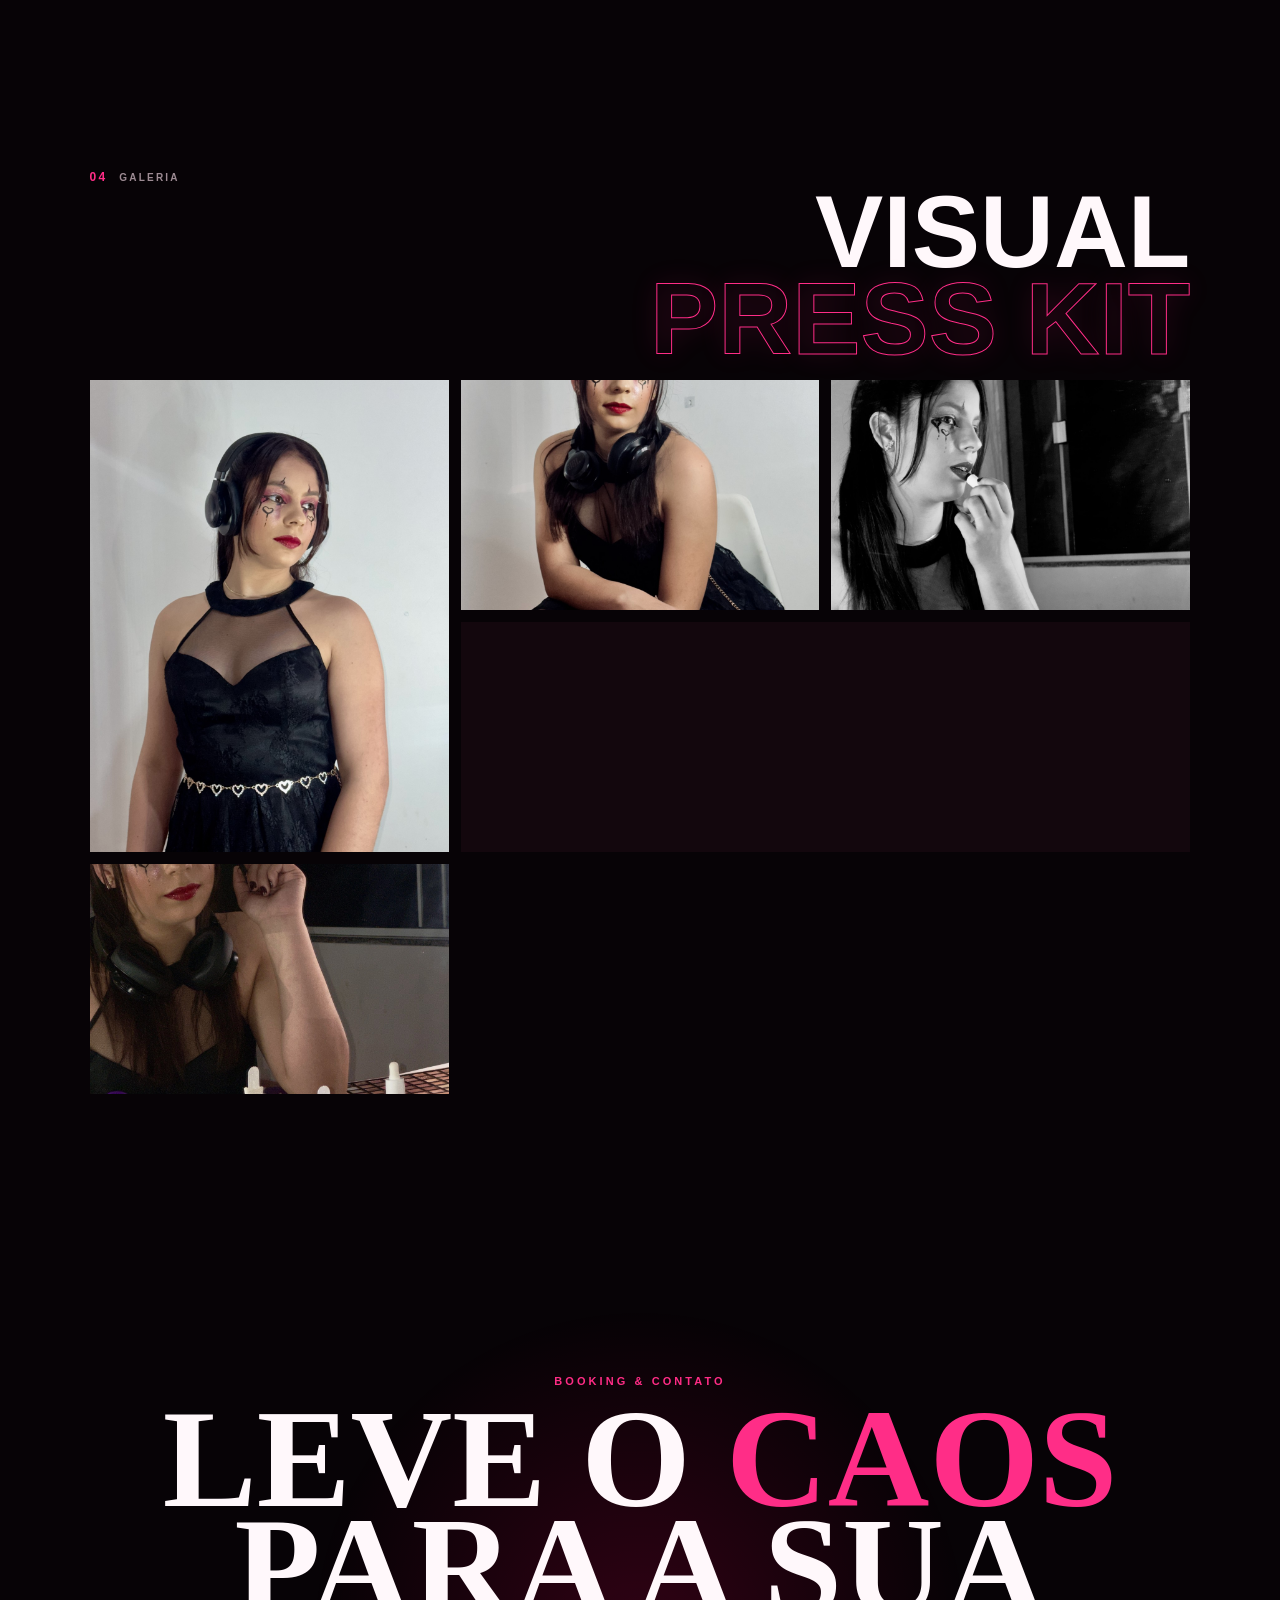
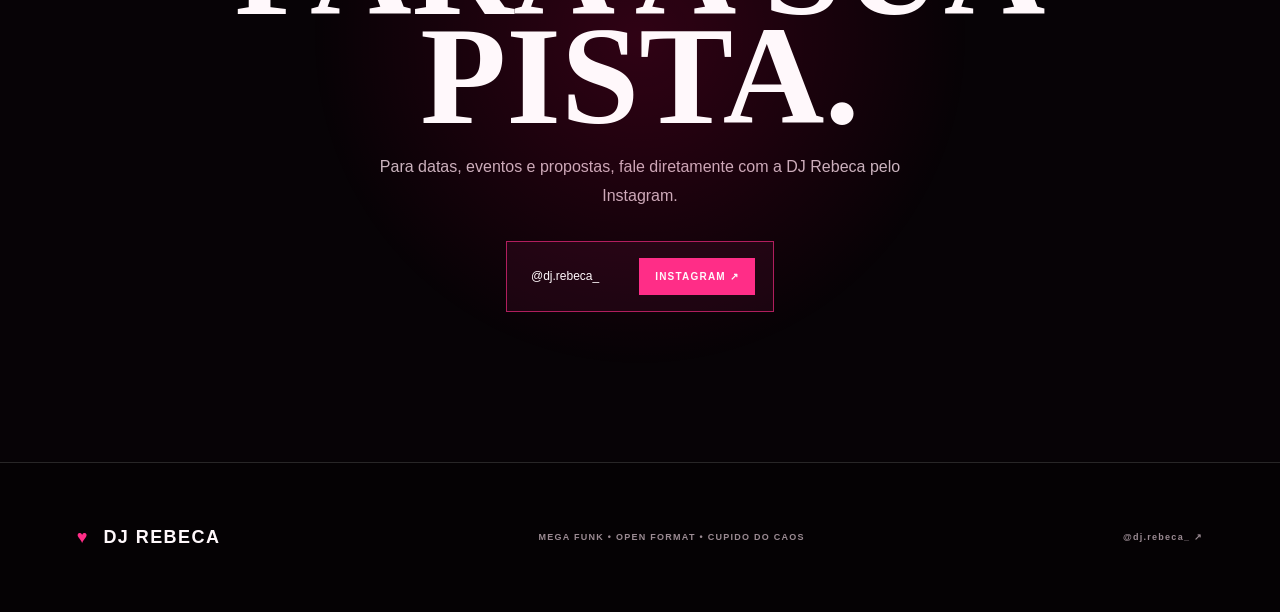
==== commit 9f1781ad: "Refresh DJ Rebeca images and remove duplicates" ====
--- a/dj-rebeca/index.html
+++ b/dj-rebeca/index.html
@@ -9,7 +9,7 @@
   <meta property="og:title" content="DJ Rebeca — Cupido do Caos" />
   <meta property="og:description" content="Mega Funk • Open Format • Press Kit & Booking" />
   <meta property="og:type" content="website" />
-  <meta property="og:image" content="assets/rebeca-2276.webp" />
+  <meta property="og:image" content="assets/rebeca-hero.jpg" />
   <link rel="preconnect" href="https://fonts.googleapis.com">
   <link rel="preconnect" href="https://fonts.gstatic.com" crossorigin>
   <link href="https://fonts.googleapis.com/css2?family=Bebas+Neue&family=Montserrat:wght@400;500;600;700;800;900&display=swap" rel="stylesheet">
@@ -40,7 +40,7 @@
     <section class="hero" id="inicio">
       <div class="hero-backdrop"></div>
       <div class="hero-photo-wrap reveal">
-        <img class="hero-photo" src="assets/rebeca-2276.webp" alt="DJ Rebeca" />
+        <img class="hero-photo" src="assets/rebeca-hero.jpg" alt="DJ Rebeca" fetchpriority="high" decoding="async" />
         <div class="hero-photo-overlay"></div>
       </div>
       <div class="hero-copy reveal delay-1">
@@ -93,7 +93,7 @@
       <div class="section-label reveal"><span>02</span> IDENTIDADE</div>
       <div class="concept-grid">
         <div class="concept-photo reveal">
-          <img src="assets/rebeca-2294.webp" alt="Detalhe da identidade visual Cupido do Caos da DJ Rebeca" />
+          <img loading="lazy" decoding="async" src="assets/rebeca-cupido.jpg" alt="Identidade visual Cupido do Caos da DJ Rebeca" />
           <div class="photo-stamp">♡ CHAOS APPROVED</div>
         </div>
         <div class="concept-copy reveal delay-1">
@@ -131,12 +131,11 @@
         <h2>VISUAL<br><em>PRESS KIT</em></h2>
       </div>
       <div class="gallery-grid">
-        <button class="gallery-item tall reveal" data-full="assets/rebeca-2279.webp"><img src="assets/rebeca-2279.webp" alt="DJ Rebeca com headphones" /></button>
-        <button class="gallery-item reveal delay-1" data-full="assets/rebeca-2279.webp"><img src="assets/rebeca-2279.webp" alt="DJ Rebeca em retrato" /></button>
-        <button class="gallery-item reveal delay-2" data-full="assets/rebeca-2279.webp"><img src="assets/rebeca-2279.webp" alt="DJ Rebeca sentada com headphones" /></button>
-        <button class="gallery-item wide reveal" data-full="assets/rebeca-2279.webp"><img src="assets/rebeca-2279.webp" alt="DJ Rebeca em ensaio fotográfico" /></button>
-        <button class="gallery-item reveal delay-1" data-full="assets/rebeca-2294.webp"><img src="assets/rebeca-2294.webp" alt="DJ Rebeca com maquiagem Cupido do Caos" /></button>
-        <button class="gallery-item reveal delay-2" data-full="assets/rebeca-2276.webp"><img src="assets/rebeca-2276.webp" alt="DJ Rebeca em ensaio visual" /></button>
+        <button class="gallery-item tall reveal" data-full="assets/rebeca-about.jpg"><img loading="lazy" decoding="async" src="assets/rebeca-about.jpg" alt="DJ Rebeca em retrato com headphones" /></button>
+        <button class="gallery-item reveal delay-1" data-full="assets/rebeca-gallery1.jpg"><img loading="lazy" decoding="async" src="assets/rebeca-gallery1.jpg" alt="DJ Rebeca em pose de perfil" /></button>
+        <button class="gallery-item reveal delay-2" data-full="assets/rebeca-gallery2.jpg"><img loading="lazy" decoding="async" src="assets/rebeca-gallery2.jpg" alt="DJ Rebeca em ensaio artístico" /></button>
+        <button class="gallery-item wide reveal" data-full="assets/rebeca-gallery3.jpg"><img loading="lazy" decoding="async" src="assets/rebeca-gallery3.jpg" alt="DJ Rebeca em foto lifestyle com headphones" /></button>
+        <button class="gallery-item reveal delay-1" data-full="assets/rebeca-gallery4.jpg"><img loading="lazy" decoding="async" src="assets/rebeca-gallery4.jpg" alt="DJ Rebeca em close artístico" /></button>
       </div>
     </section>
 
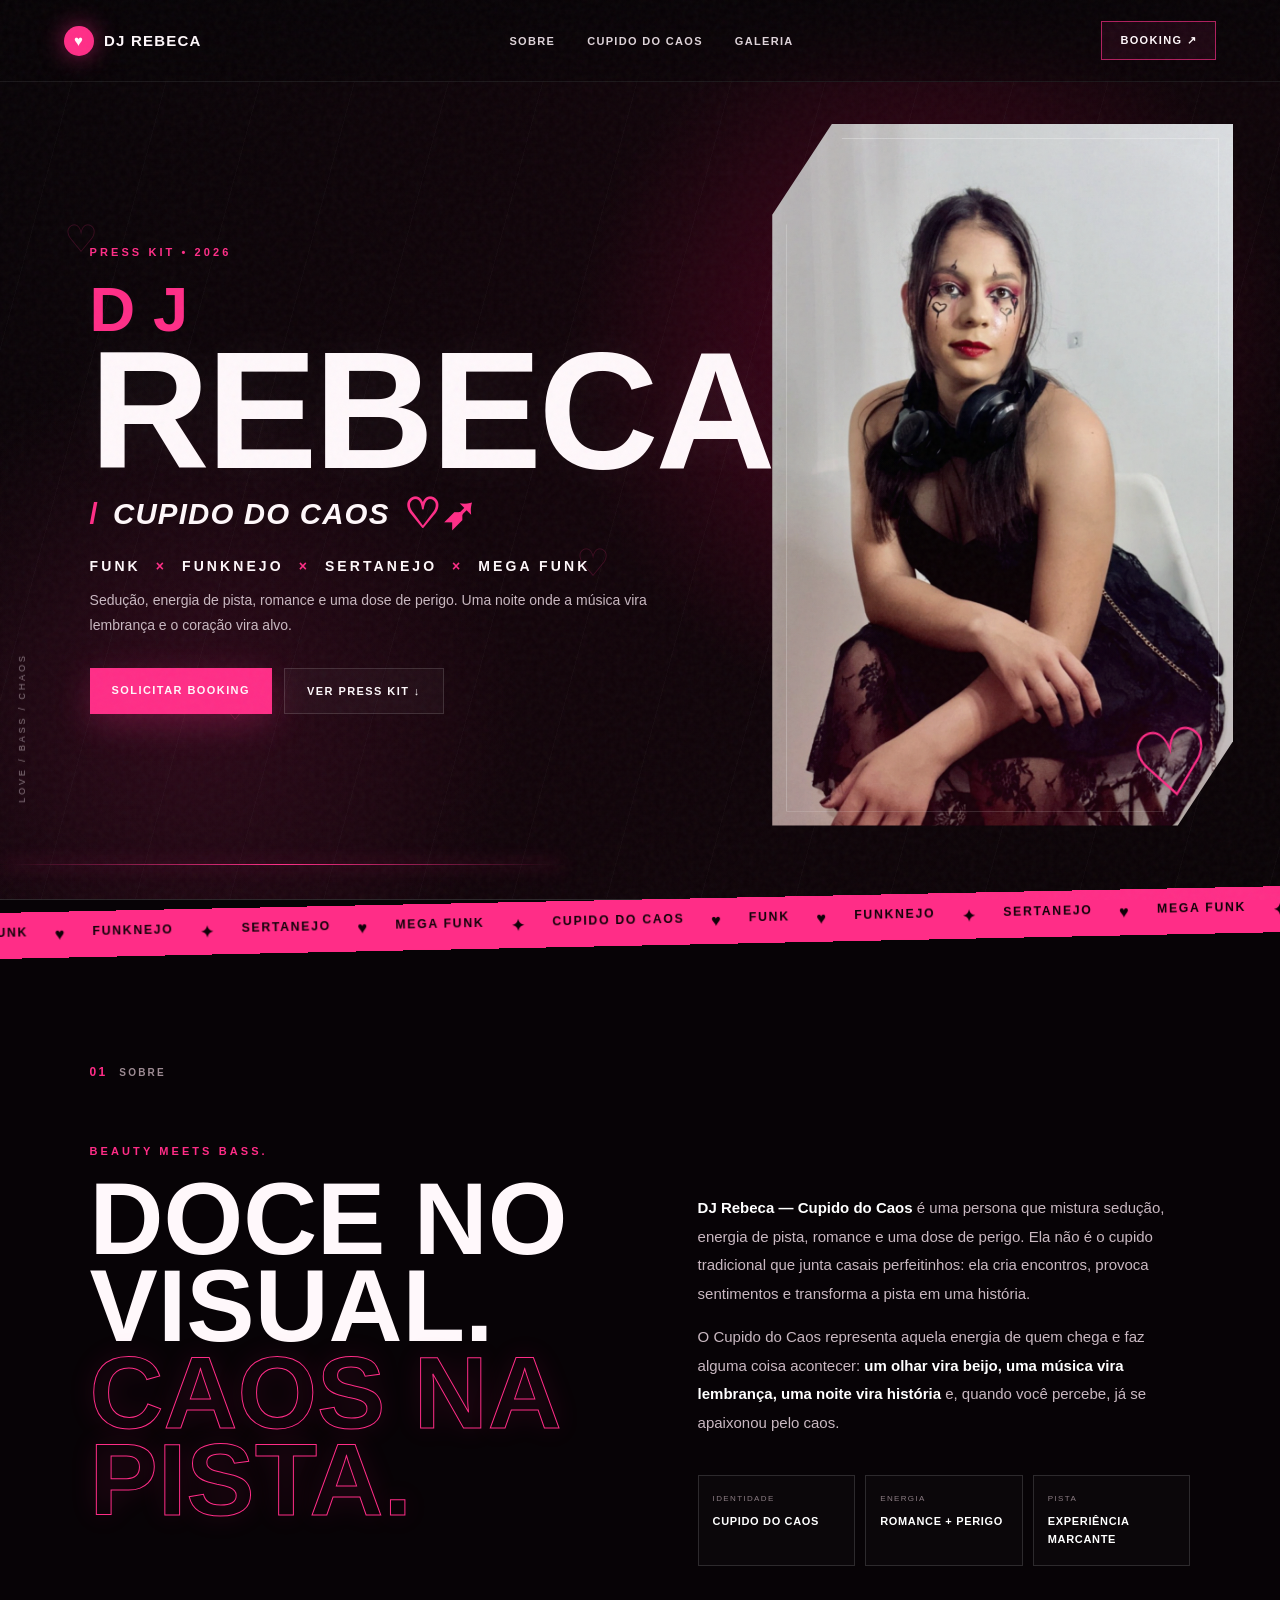
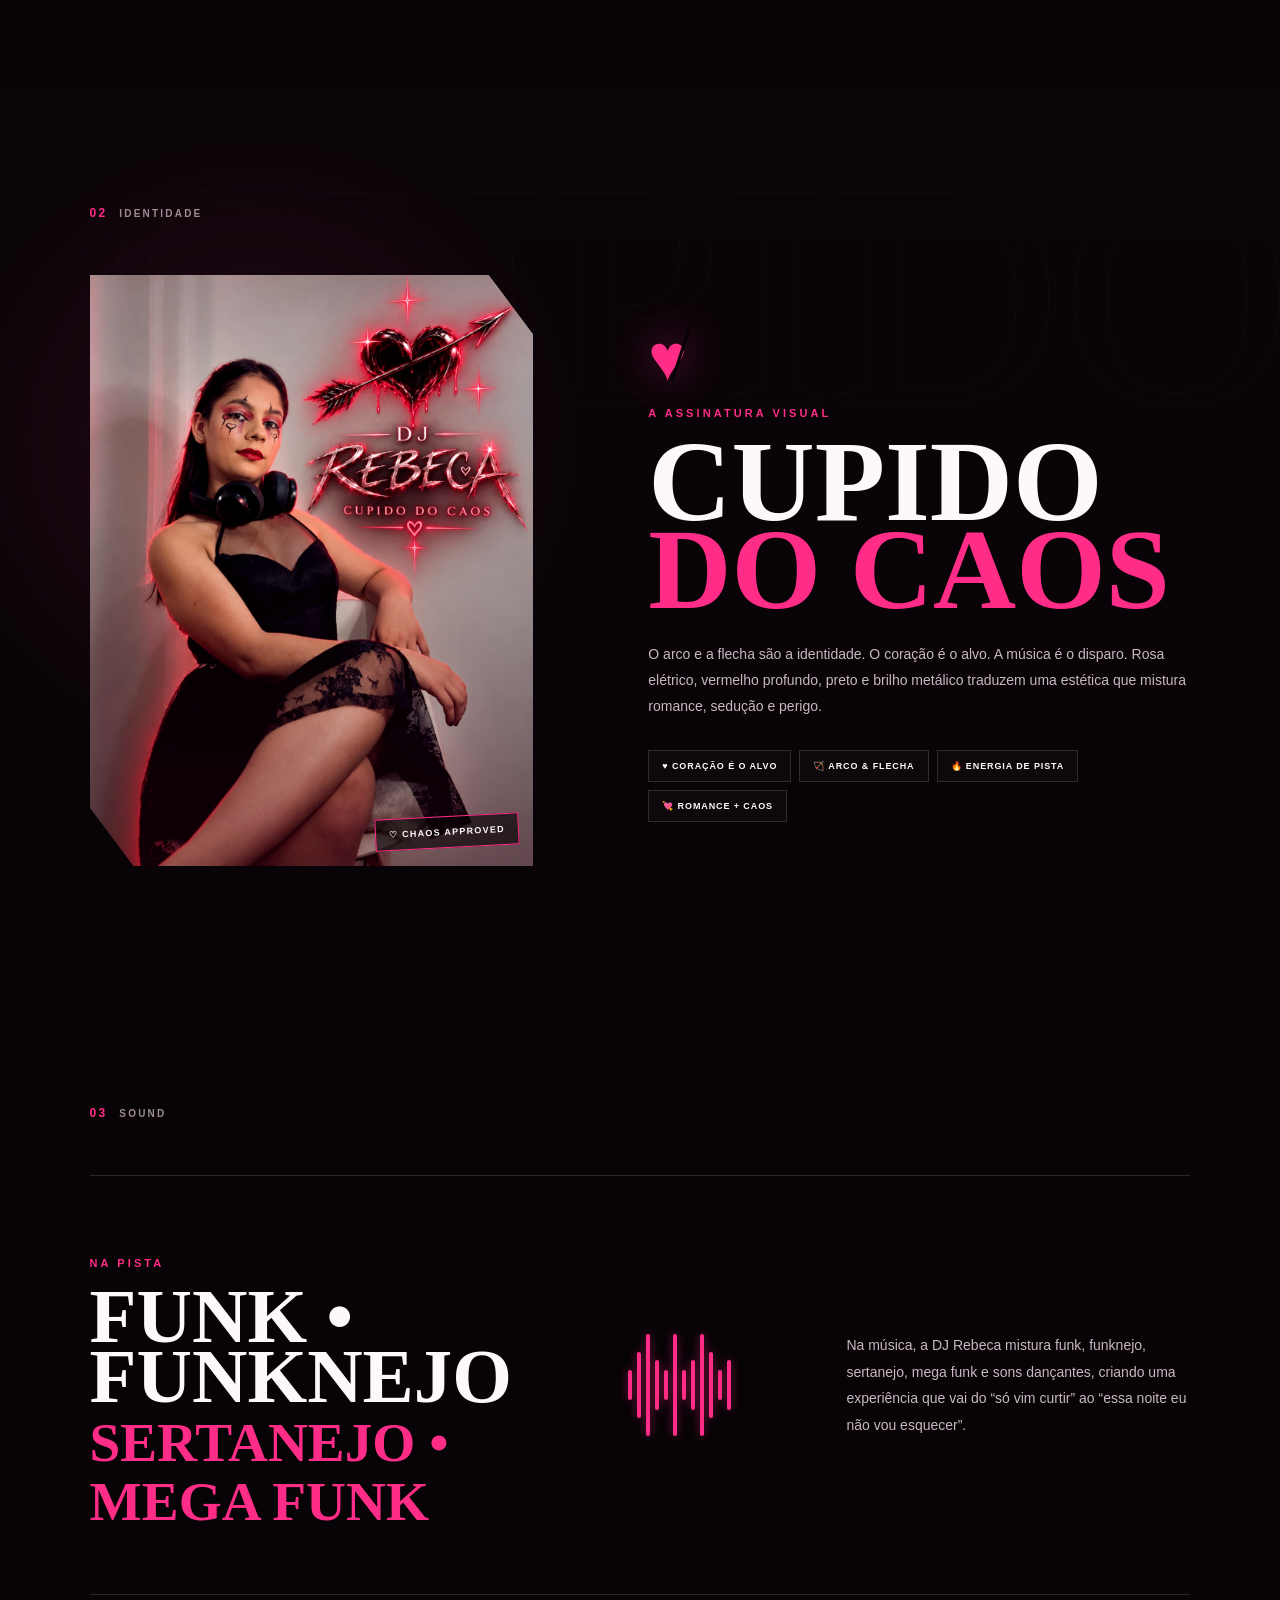
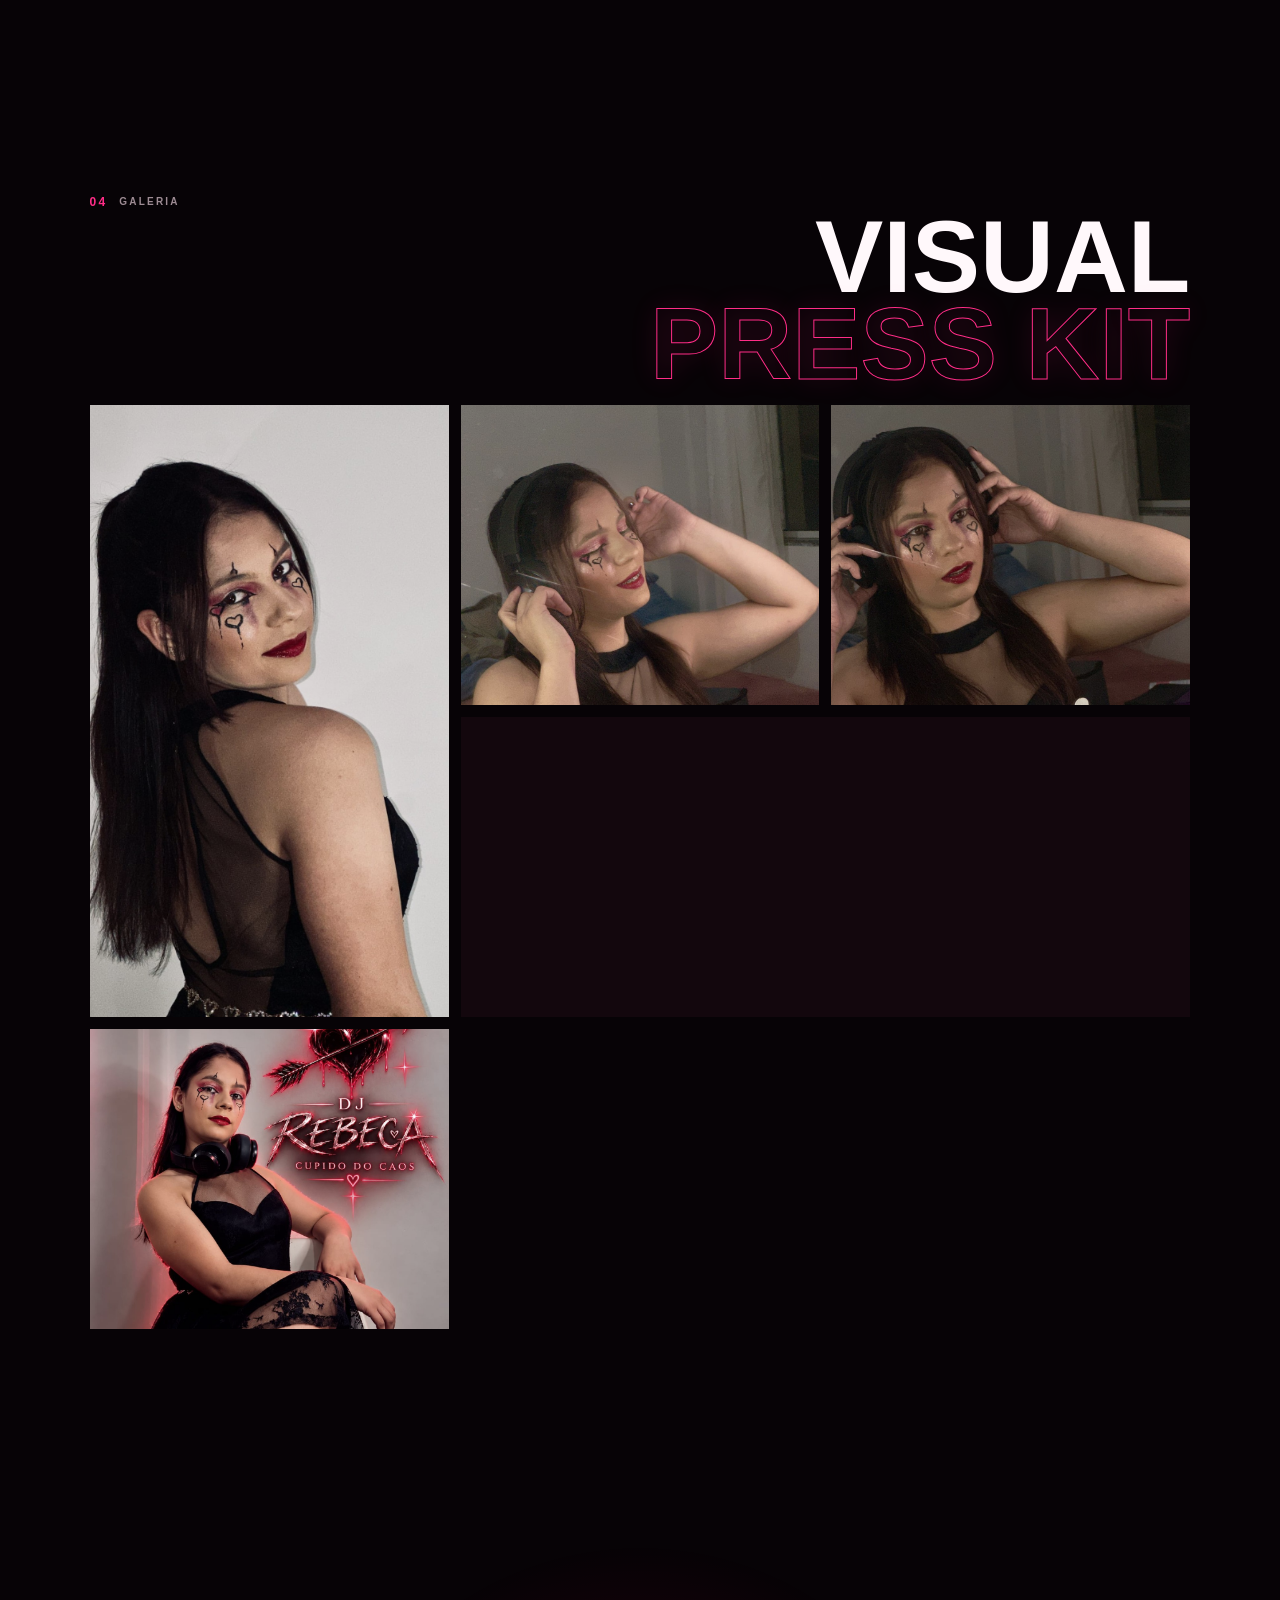
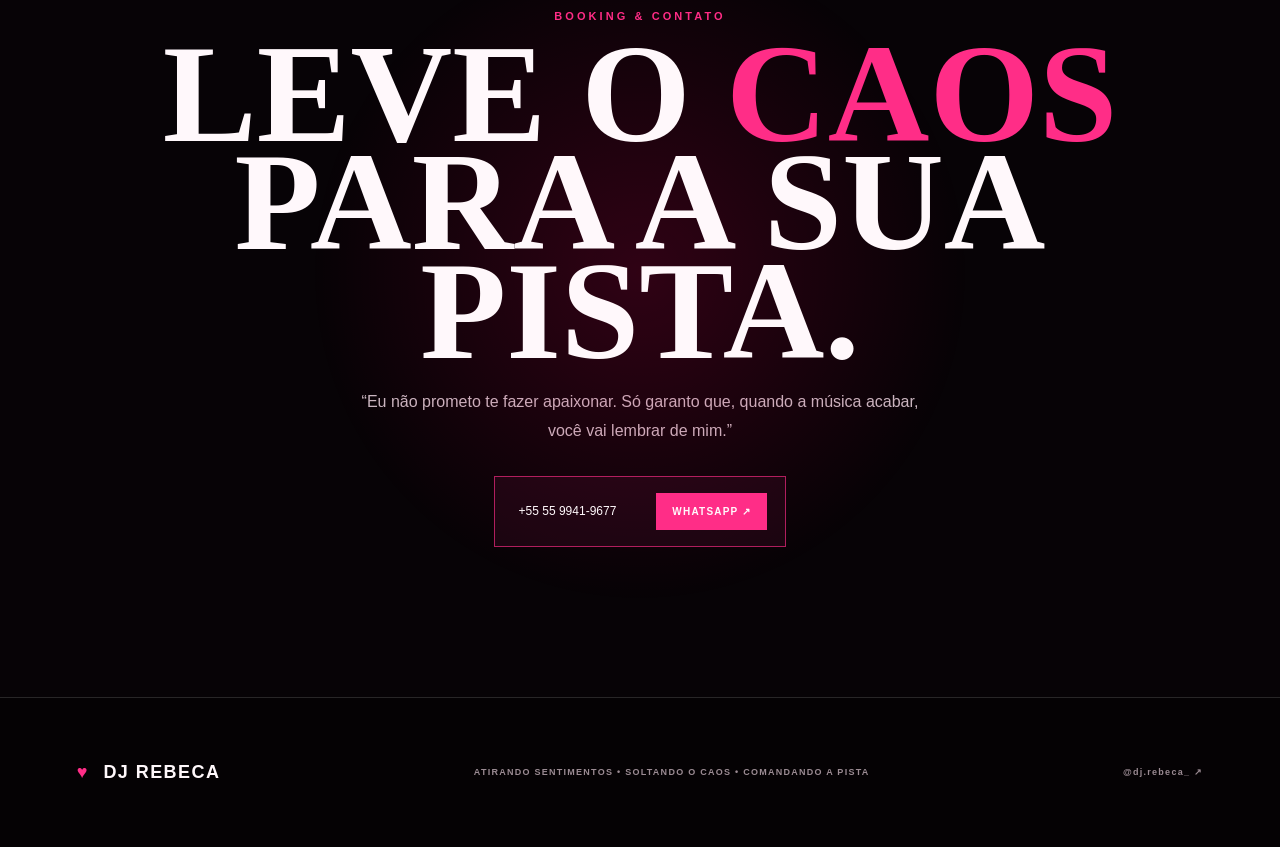
==== commit 48c0df42: "Apply Cupido do Caos story, styles and WhatsApp booking" ====
--- a/dj-rebeca/index.html
+++ b/dj-rebeca/index.html
@@ -4,12 +4,12 @@
   <meta charset="UTF-8" />
   <meta name="viewport" content="width=device-width, initial-scale=1.0" />
   <title>DJ Rebeca — Cupido do Caos</title>
-  <meta name="description" content="Press kit oficial da DJ Rebeca — Mega Funk & Open Format. Conheça a identidade Cupido do Caos e entre em contato para booking." />
+  <meta name="description" content="Press kit oficial da DJ Rebeca — Cupido do Caos. Funk, funknejo, sertanejo, mega funk e sons dançantes. Booking via WhatsApp e Instagram." />
   <meta name="theme-color" content="#0a0508" />
   <meta property="og:title" content="DJ Rebeca — Cupido do Caos" />
-  <meta property="og:description" content="Mega Funk • Open Format • Press Kit & Booking" />
+  <meta property="og:description" content="Funk • Funknejo • Sertanejo • Mega Funk • Cupido do Caos" />
   <meta property="og:type" content="website" />
-  <meta property="og:image" content="assets/rebeca-hero.jpg" />
+  <meta property="og:image" content="assets/rebeca-cupido-new.jpg" />
   <link rel="preconnect" href="https://fonts.googleapis.com">
   <link rel="preconnect" href="https://fonts.gstatic.com" crossorigin>
   <link href="https://fonts.googleapis.com/css2?family=Bebas+Neue&family=Montserrat:wght@400;500;600;700;800;900&display=swap" rel="stylesheet">
@@ -33,14 +33,14 @@
       <a href="#conceito">Cupido do Caos</a>
       <a href="#galeria">Galeria</a>
     </nav>
-    <a class="mini-cta" href="https://www.instagram.com/dj.rebeca_/" target="_blank" rel="noopener">BOOKING ↗</a>
+    <a class="mini-cta" href="https://wa.me/555599419677?text=Ol%C3%A1%2C%20quero%20falar%20sobre%20booking%20da%20DJ%20Rebeca." target="_blank" rel="noopener">BOOKING ↗</a>
   </header>
 
   <main>
     <section class="hero" id="inicio">
       <div class="hero-backdrop"></div>
       <div class="hero-photo-wrap reveal">
-        <img class="hero-photo" src="assets/rebeca-hero.jpg" alt="DJ Rebeca" fetchpriority="high" decoding="async" />
+        <img class="hero-photo" src="assets/rebeca-hero-new.jpg" alt="DJ Rebeca" fetchpriority="high" decoding="async" />
         <div class="hero-photo-overlay"></div>
       </div>
       <div class="hero-copy reveal delay-1">
@@ -51,10 +51,10 @@
           <strong>CUPIDO DO CAOS</strong>
           <span class="heart-arrow">♡➶</span>
         </div>
-        <p class="hero-sub">MEGA FUNK <span>×</span> OPEN FORMAT</p>
-        <p class="hero-intro">Graves intensos, estética marcante e uma presença feita para transformar a pista em experiência.</p>
+        <p class="hero-sub">FUNK <span>×</span> FUNKNEJO <span>×</span> SERTANEJO <span>×</span> MEGA FUNK</p>
+        <p class="hero-intro">Sedução, energia de pista, romance e uma dose de perigo. Uma noite onde a música vira lembrança e o coração vira alvo.</p>
         <div class="hero-actions">
-          <a class="primary-btn" href="https://www.instagram.com/dj.rebeca_/" target="_blank" rel="noopener">SOLICITAR BOOKING</a>
+          <a class="primary-btn" href="https://wa.me/555599419677?text=Ol%C3%A1%2C%20quero%20falar%20sobre%20booking%20da%20DJ%20Rebeca." target="_blank" rel="noopener">SOLICITAR BOOKING</a>
           <a class="ghost-btn" href="#galeria">VER PRESS KIT ↓</a>
         </div>
       </div>
@@ -64,8 +64,8 @@
 
     <section class="ticker" aria-label="Estilos musicais">
       <div class="ticker-track">
-        <span>MEGA FUNK</span><b>♥</b><span>OPEN FORMAT</span><b>✦</b><span>CUPIDO DO CAOS</span><b>♥</b><span>ENERGIA DE PISTA</span><b>✦</b>
-        <span>MEGA FUNK</span><b>♥</b><span>OPEN FORMAT</span><b>✦</b><span>CUPIDO DO CAOS</span><b>♥</b><span>ENERGIA DE PISTA</span><b>✦</b>
+        <span>FUNK</span><b>♥</b><span>FUNKNEJO</span><b>✦</b><span>SERTANEJO</span><b>♥</b><span>MEGA FUNK</span><b>✦</b><span>CUPIDO DO CAOS</span><b>♥</b>
+        <span>FUNK</span><b>♥</b><span>FUNKNEJO</span><b>✦</b><span>SERTANEJO</span><b>♥</b><span>MEGA FUNK</span><b>✦</b><span>CUPIDO DO CAOS</span><b>♥</b>
       </div>
     </section>
 
@@ -77,12 +77,12 @@
           <h2>DOCE NO VISUAL.<br><em>CAOS NA PISTA.</em></h2>
         </div>
         <div class="about-copy reveal delay-1">
-          <p>DJ Rebeca constrói sua identidade entre a força do <strong>Mega Funk</strong> e a liberdade do <strong>Open Format</strong>. O resultado é uma apresentação versátil, intensa e visualmente reconhecível.</p>
-          <p>O conceito <strong>Cupido do Caos</strong> traduz essa dualidade: romance e impacto, delicadeza e pressão, coração e grave. Uma estética pensada para acompanhar a energia de cada set.</p>
+          <p><strong>DJ Rebeca — Cupido do Caos</strong> é uma persona que mistura sedução, energia de pista, romance e uma dose de perigo. Ela não é o cupido tradicional que junta casais perfeitinhos: ela cria encontros, provoca sentimentos e transforma a pista em uma história.</p>
+          <p>O Cupido do Caos representa aquela energia de quem chega e faz alguma coisa acontecer: <strong>um olhar vira beijo, uma música vira lembrança, uma noite vira história</strong> e, quando você percebe, já se apaixonou pelo caos.</p>
           <div class="stats">
-            <div><small>ESTILO</small><strong>MEGA FUNK</strong></div>
-            <div><small>FORMATO</small><strong>OPEN FORMAT</strong></div>
             <div><small>IDENTIDADE</small><strong>CUPIDO DO CAOS</strong></div>
+            <div><small>ENERGIA</small><strong>ROMANCE + PERIGO</strong></div>
+            <div><small>PISTA</small><strong>EXPERIÊNCIA MARCANTE</strong></div>
           </div>
         </div>
       </div>
@@ -93,19 +93,19 @@
       <div class="section-label reveal"><span>02</span> IDENTIDADE</div>
       <div class="concept-grid">
         <div class="concept-photo reveal">
-          <img loading="lazy" decoding="async" src="assets/rebeca-cupido.jpg" alt="Identidade visual Cupido do Caos da DJ Rebeca" />
+          <img loading="lazy" decoding="async" src="assets/rebeca-cupido-new.jpg" alt="Identidade visual Cupido do Caos da DJ Rebeca" />
           <div class="photo-stamp">♡ CHAOS APPROVED</div>
         </div>
         <div class="concept-copy reveal delay-1">
           <div class="broken-heart">♥<i></i></div>
           <p class="kicker">A ASSINATURA VISUAL</p>
           <h2>CUPIDO<br><span>DO CAOS</span></h2>
-          <p>Rosa elétrico, vermelho profundo, preto, brilho metálico e corações riscados criam a atmosfera dessa fase. A maquiagem e os elementos gráficos viram extensão da música: sedução visual com energia de pista.</p>
+          <p>O arco e a flecha são a identidade. O coração é o alvo. A música é o disparo. Rosa elétrico, vermelho profundo, preto e brilho metálico traduzem uma estética que mistura romance, sedução e perigo.</p>
           <div class="chips">
-            <span>♥ ROMANCE SOMBRIO</span>
-            <span>✦ NEON PINK</span>
-            <span>⛓ CLUB ENERGY</span>
-            <span>♡ DARK GLAM</span>
+            <span>♥ CORAÇÃO É O ALVO</span>
+            <span>🏹 ARCO & FLECHA</span>
+            <span>🔥 ENERGIA DE PISTA</span>
+            <span>💘 ROMANCE + CAOS</span>
           </div>
         </div>
       </div>
@@ -116,12 +116,12 @@
       <div class="sound-card reveal">
         <div>
           <p class="kicker">NA PISTA</p>
-          <h2>MEGA FUNK<br><span>+ OPEN FORMAT</span></h2>
+          <h2>FUNK • FUNKNEJO<br><span>SERTANEJO • MEGA FUNK</span></h2>
         </div>
         <div class="wave" aria-hidden="true">
           <i></i><i></i><i></i><i></i><i></i><i></i><i></i><i></i><i></i><i></i><i></i><i></i>
         </div>
-        <p class="sound-text">Sets com dinâmica para conversar com diferentes pistas, mantendo o Mega Funk como identidade central e abrindo espaço para transições e momentos Open Format.</p>
+        <p class="sound-text">Na música, a DJ Rebeca mistura funk, funknejo, sertanejo, mega funk e sons dançantes, criando uma experiência que vai do “só vim curtir” ao “essa noite eu não vou esquecer”.</p>
       </div>
     </section>
 
@@ -131,11 +131,11 @@
         <h2>VISUAL<br><em>PRESS KIT</em></h2>
       </div>
       <div class="gallery-grid">
-        <button class="gallery-item tall reveal" data-full="assets/rebeca-about.jpg"><img loading="lazy" decoding="async" src="assets/rebeca-about.jpg" alt="DJ Rebeca em retrato com headphones" /></button>
-        <button class="gallery-item reveal delay-1" data-full="assets/rebeca-gallery1.jpg"><img loading="lazy" decoding="async" src="assets/rebeca-gallery1.jpg" alt="DJ Rebeca em pose de perfil" /></button>
-        <button class="gallery-item reveal delay-2" data-full="assets/rebeca-gallery2.jpg"><img loading="lazy" decoding="async" src="assets/rebeca-gallery2.jpg" alt="DJ Rebeca em ensaio artístico" /></button>
-        <button class="gallery-item wide reveal" data-full="assets/rebeca-gallery3.jpg"><img loading="lazy" decoding="async" src="assets/rebeca-gallery3.jpg" alt="DJ Rebeca em foto lifestyle com headphones" /></button>
-        <button class="gallery-item reveal delay-1" data-full="assets/rebeca-gallery4.jpg"><img loading="lazy" decoding="async" src="assets/rebeca-gallery4.jpg" alt="DJ Rebeca em close artístico" /></button>
+        <button class="gallery-item tall reveal" data-full="assets/rebeca-g1.jpg"><img loading="lazy" decoding="async" src="assets/rebeca-g1.jpg" alt="DJ Rebeca com headphones" /></button>
+        <button class="gallery-item reveal delay-1" data-full="assets/rebeca-g2.jpg"><img loading="lazy" decoding="async" src="assets/rebeca-g2.jpg" alt="DJ Rebeca olhando para trás" /></button>
+        <button class="gallery-item reveal delay-2" data-full="assets/rebeca-g3.jpg"><img loading="lazy" decoding="async" src="assets/rebeca-g3.jpg" alt="DJ Rebeca sorrindo com headphones" /></button>
+        <button class="gallery-item wide reveal" data-full="assets/rebeca-g4.jpg"><img loading="lazy" decoding="async" src="assets/rebeca-g4.jpg" alt="DJ Rebeca em retrato frontal com headphones" /></button>
+        <button class="gallery-item reveal delay-1" data-full="assets/rebeca-cupido-new.jpg"><img loading="lazy" decoding="async" src="assets/rebeca-cupido-new.jpg" alt="DJ Rebeca — Cupido do Caos" /></button>
       </div>
     </section>
 
@@ -143,16 +143,16 @@
       <div class="booking-glow"></div>
       <p class="kicker reveal">BOOKING & CONTATO</p>
       <h2 class="reveal delay-1">LEVE O <span>CAOS</span><br>PARA A SUA PISTA.</h2>
-      <p class="reveal delay-2">Para datas, eventos e propostas, fale diretamente com a DJ Rebeca pelo Instagram.</p>
-      <a class="booking-btn reveal delay-2" href="https://www.instagram.com/dj.rebeca_/" target="_blank" rel="noopener">
-        <span>@dj.rebeca_</span><strong>INSTAGRAM ↗</strong>
+      <p class="reveal delay-2">“Eu não prometo te fazer apaixonar. Só garanto que, quando a música acabar, você vai lembrar de mim.”</p>
+      <a class="booking-btn reveal delay-2" href="https://wa.me/555599419677?text=Ol%C3%A1%2C%20quero%20falar%20sobre%20booking%20da%20DJ%20Rebeca." target="_blank" rel="noopener">
+        <span>+55 55 9941-9677</span><strong>WHATSAPP ↗</strong>
       </a>
     </section>
   </main>
 
   <footer>
     <div class="footer-brand"><span>♥</span> DJ REBECA</div>
-    <p>MEGA FUNK • OPEN FORMAT • CUPIDO DO CAOS</p>
+    <p>ATIRANDO SENTIMENTOS • SOLTANDO O CAOS • COMANDANDO A PISTA</p>
     <a href="https://www.instagram.com/dj.rebeca_/" target="_blank" rel="noopener">@dj.rebeca_ ↗</a>
   </footer>
 
--- a/dj-rebeca/styles-b.css
+++ b/dj-rebeca/styles-b.css
@@ -7,4 +7,41 @@
 .lightbox{border:0;padding:0;background:rgba(5,2,4,.93);width:100vw;height:100vh;max-width:none;max-height:none}.lightbox::backdrop{background:rgba(0,0,0,.82)}.lightbox img{width:100%;height:100%;object-fit:contain;padding:4vh 4vw}.lightbox-close{position:absolute;right:24px;top:18px;z-index:3;width:44px;height:44px;border:1px solid rgba(255,255,255,.2);background:rgba(10,4,8,.75);color:white;font-size:28px;cursor:pointer}
 .reveal{opacity:0;transform:translateY(22px);transition:opacity .8s ease,transform .8s ease}.reveal.show{opacity:1;transform:none}.delay-1{transition-delay:.12s}.delay-2{transition-delay:.24s}
 @media (max-width:900px){.topbar{height:68px;padding:0 20px}.topbar nav{display:none}.mini-cta{padding:10px 13px}.hero{grid-template-columns:1fr;padding:92px 20px 65px;align-items:end;min-height:100svh}.hero-photo-wrap{grid-column:1;grid-row:1;width:75vw;height:63vh;justify-self:end;align-self:start;opacity:.62}.hero-photo-wrap:after{font-size:70px}.hero-copy{grid-column:1;grid-row:1;align-self:end;padding-bottom:28px}.hero h1{font-size:clamp(96px,30vw,150px)}.hero-intro{max-width:88%}.hero-tag{display:none}.section{padding:90px 22px}.about-grid,.concept-grid{grid-template-columns:1fr;gap:50px}.about-copy{padding-top:0}.stats{grid-template-columns:1fr}.concept-photo{width:min(86vw,520px);margin:auto}.sound-card{grid-template-columns:1fr;gap:26px}.wave{justify-content:flex-start;height:70px}.gallery-head{display:block}.gallery-head h2{text-align:left}.gallery-grid{grid-template-columns:1fr 1fr;grid-auto-rows:250px}.gallery-item,.gallery-item.wide{grid-column:span 1}.gallery-item.tall{grid-row:span 2}.booking{padding:115px 20px}.booking-btn{gap:18px}footer{flex-direction:column;text-align:center}}
-@media (max-width:560px){.hero-photo-wrap{width:88vw;height:62vh}.hero h1{font-size:30vw}.chaos-lockup{font-size:18px}.hero-sub{font-size:11px;letter-spacing:.14em}.hero-actions a{width:100%;text-align:center}.gallery-grid{grid-template-columns:1fr;grid-auto-rows:430px}.gallery-item,.gallery-item.wide{grid-column:1}.gallery-item.tall{grid-row:span 1}.booking-btn{width:100%;justify-content:space-between}.cursor-glow{display:none}}+@media (max-width:560px){.hero-photo-wrap{width:88vw;height:62vh}.hero h1{font-size:30vw}.chaos-lockup{font-size:18px}.hero-sub{font-size:11px;letter-spacing:.14em}.hero-actions a{width:100%;text-align:center}.gallery-grid{grid-template-columns:1fr;grid-auto-rows:430px}.gallery-item,.gallery-item.wide{grid-column:1}.gallery-item.tall{grid-row:span 1}.booking-btn{width:100%;justify-content:space-between}.cursor-glow{display:none}}
+
+/* refinements 2026-09-28 */
+.hero-photo{object-position:center 28%}
+.gallery-grid{grid-auto-rows:260px}
+.gallery-item img{object-position:center 30%}
+.gallery-item:nth-child(4) img{object-position:center 34%}
+@media (min-width:1200px){
+  .hero{padding-left:7vw;padding-right:7vw}
+  .hero-photo-wrap{width:min(36vw,620px);height:min(78vh,860px)}
+  .gallery-grid{grid-auto-rows:300px}
+}
+@media (max-width:900px){
+  .hero{padding-left:18px;padding-right:18px}
+  .hero-photo-wrap{width:min(82vw,560px);height:58vh;opacity:.7}
+  .hero-photo{object-position:center 22%}
+  .hero-copy{max-width:92vw}
+  .about-grid,.concept-grid{gap:36px}
+  .gallery-grid{grid-template-columns:1fr 1fr;grid-auto-rows:300px}
+  .gallery-item,.gallery-item.wide,.gallery-item.tall{grid-column:span 1;grid-row:span 1}
+}
+@media (max-width:560px){
+  .topbar{padding-left:14px;padding-right:14px}
+  .brand{font-size:13px}
+  .mini-cta{font-size:9px;padding:9px 10px}
+  .hero{padding-top:78px;padding-bottom:48px;min-height:92svh}
+  .hero-photo-wrap{width:100%;height:52vh;justify-self:stretch;opacity:.74}
+  .hero-photo{object-position:center 18%}
+  .hero-copy{padding-bottom:8px}
+  .hero h1{font-size:27vw}
+  .hero-intro{font-size:13px;line-height:1.65;max-width:100%}
+  .section{padding:72px 18px}
+  .concept-photo{width:100%;max-height:none}
+  .gallery-grid{grid-template-columns:1fr;grid-auto-rows:360px;gap:10px}
+  .gallery-item,.gallery-item.wide,.gallery-item.tall{grid-column:1;grid-row:span 1}
+  .gallery-item img{object-position:center 25%}
+  .booking{padding:92px 18px}
+}
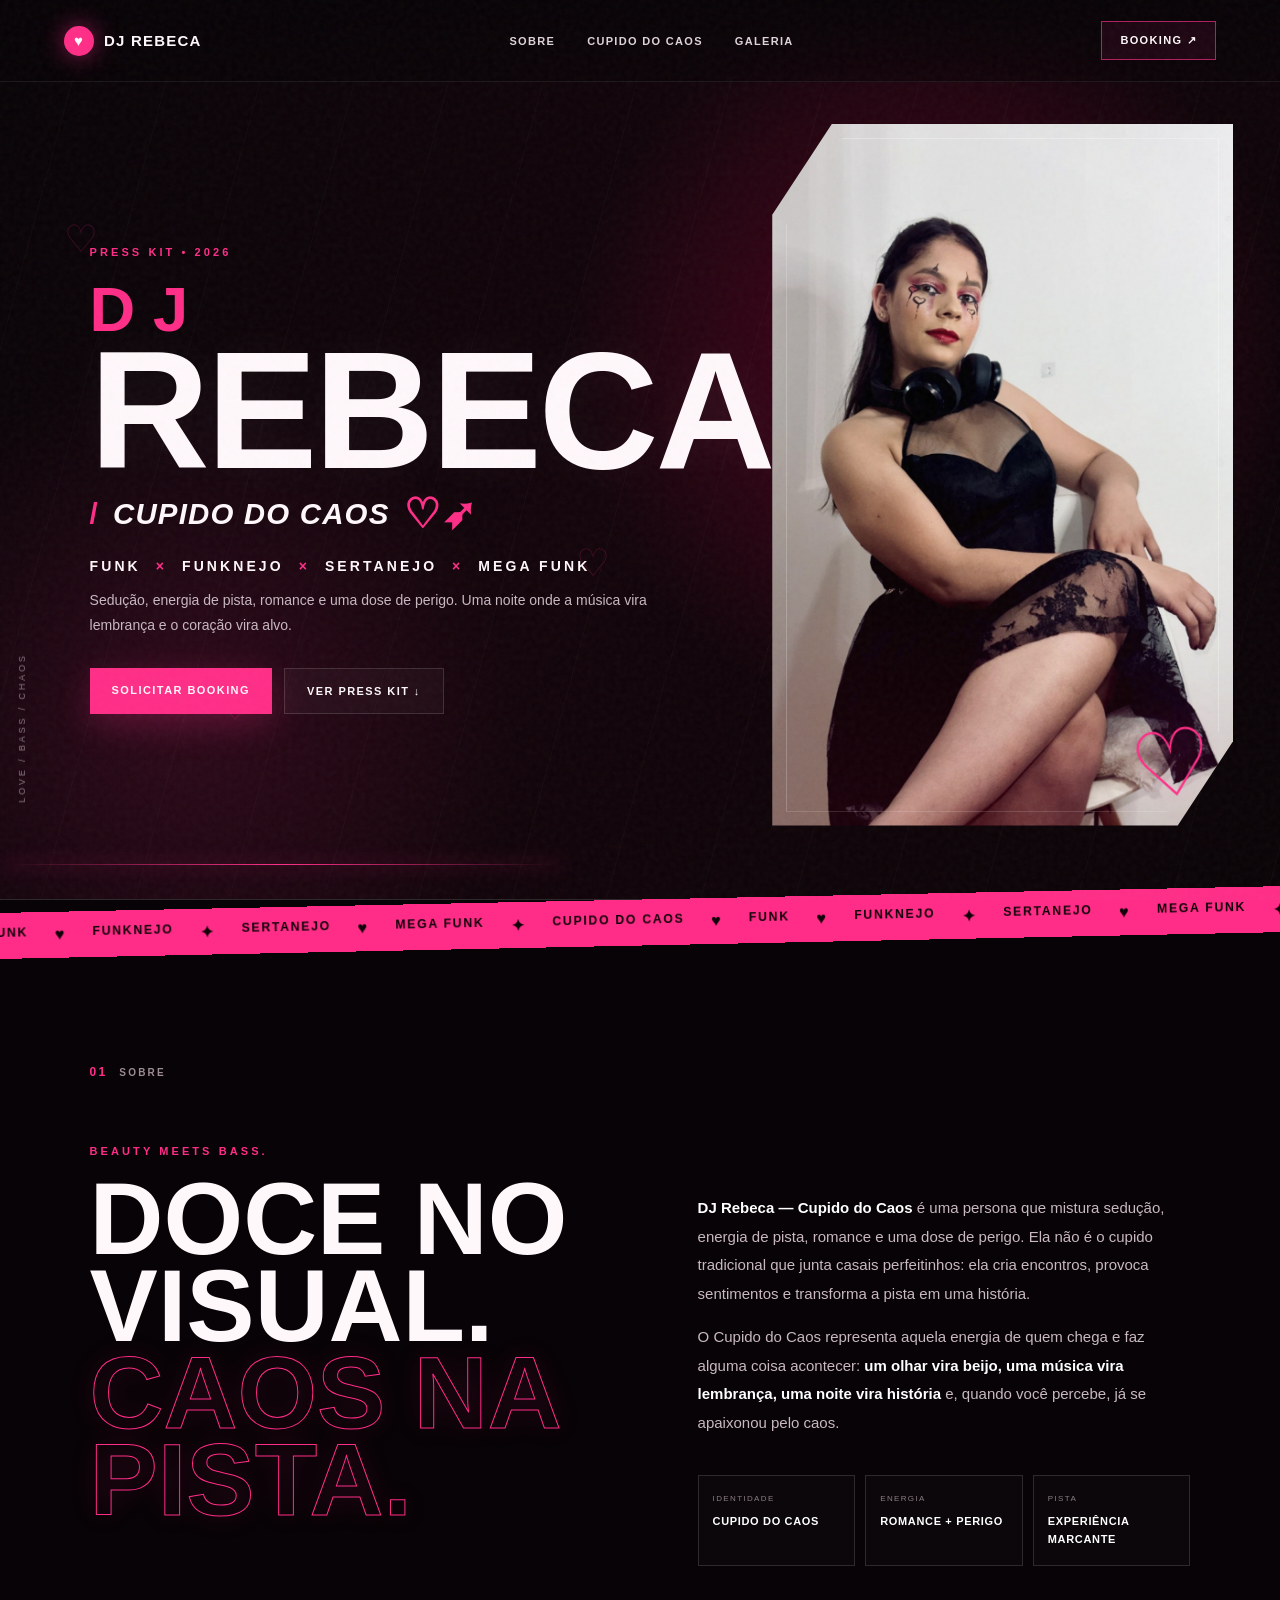
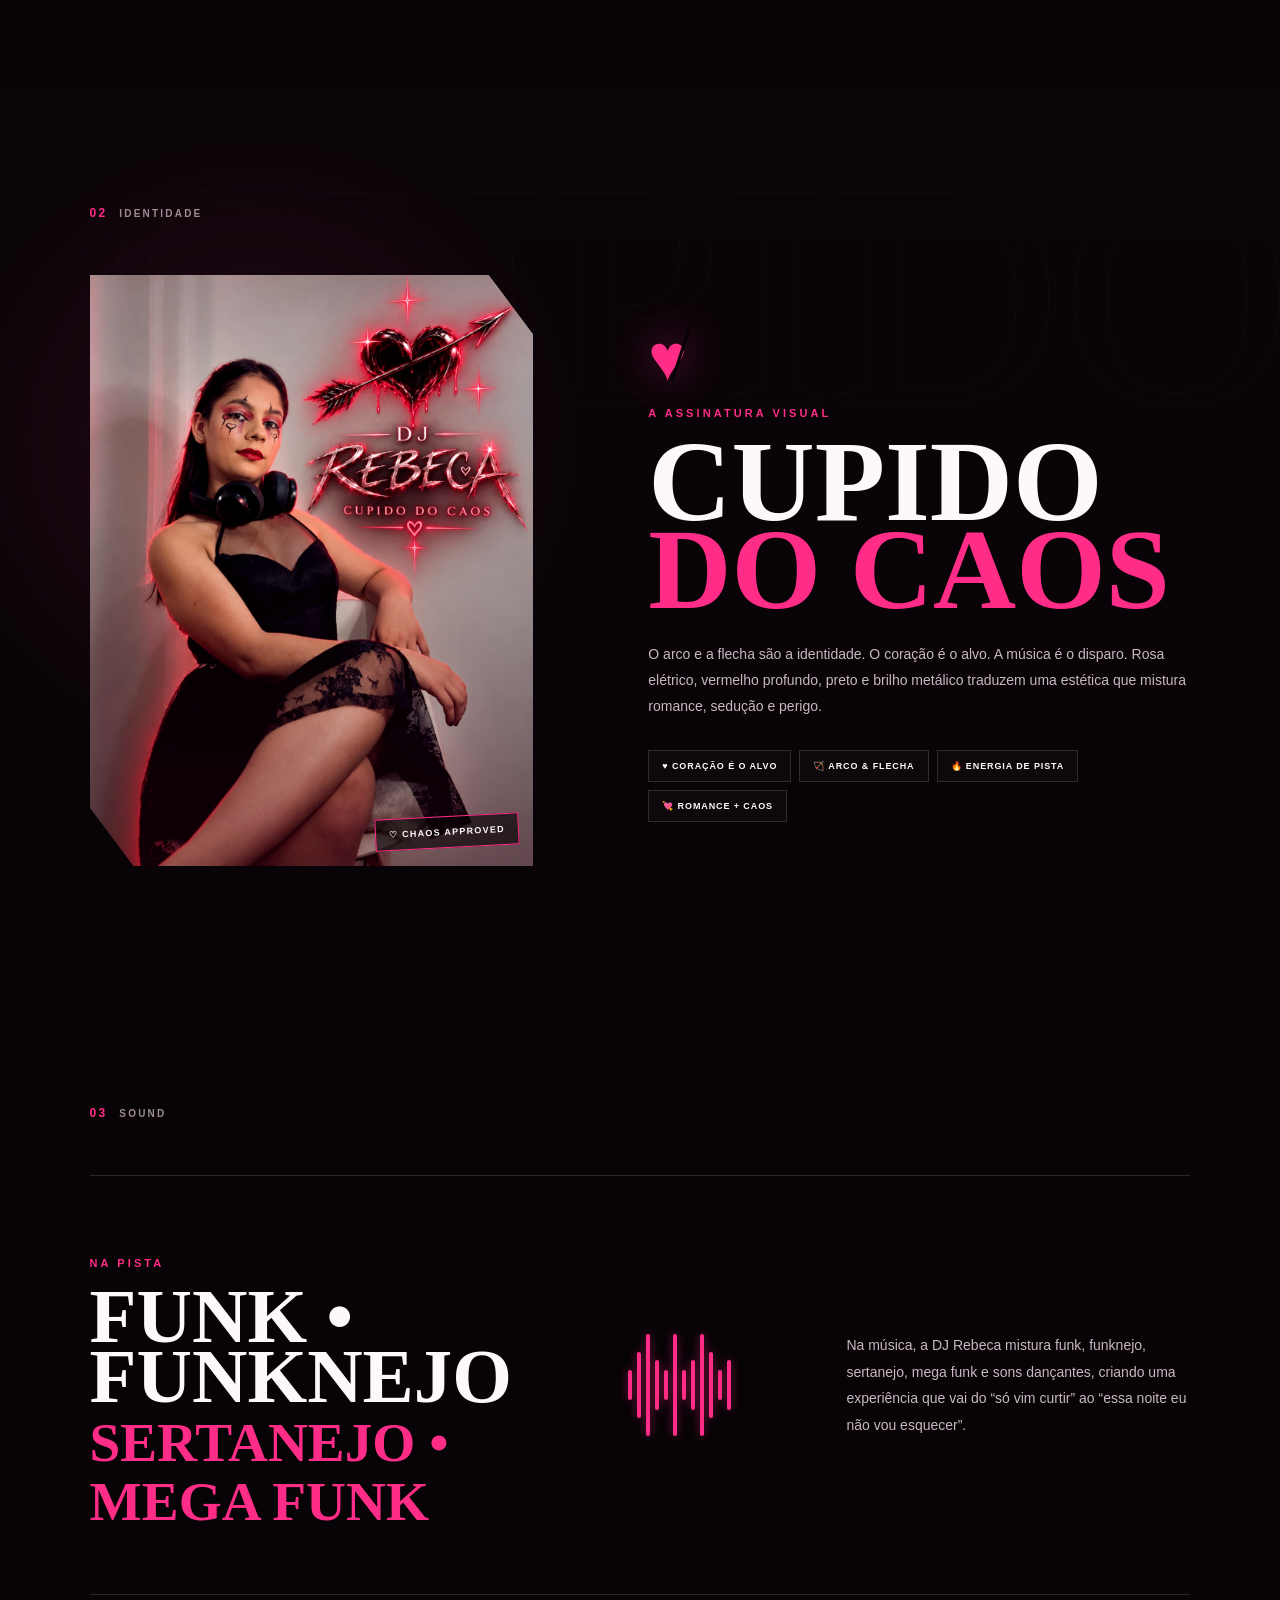
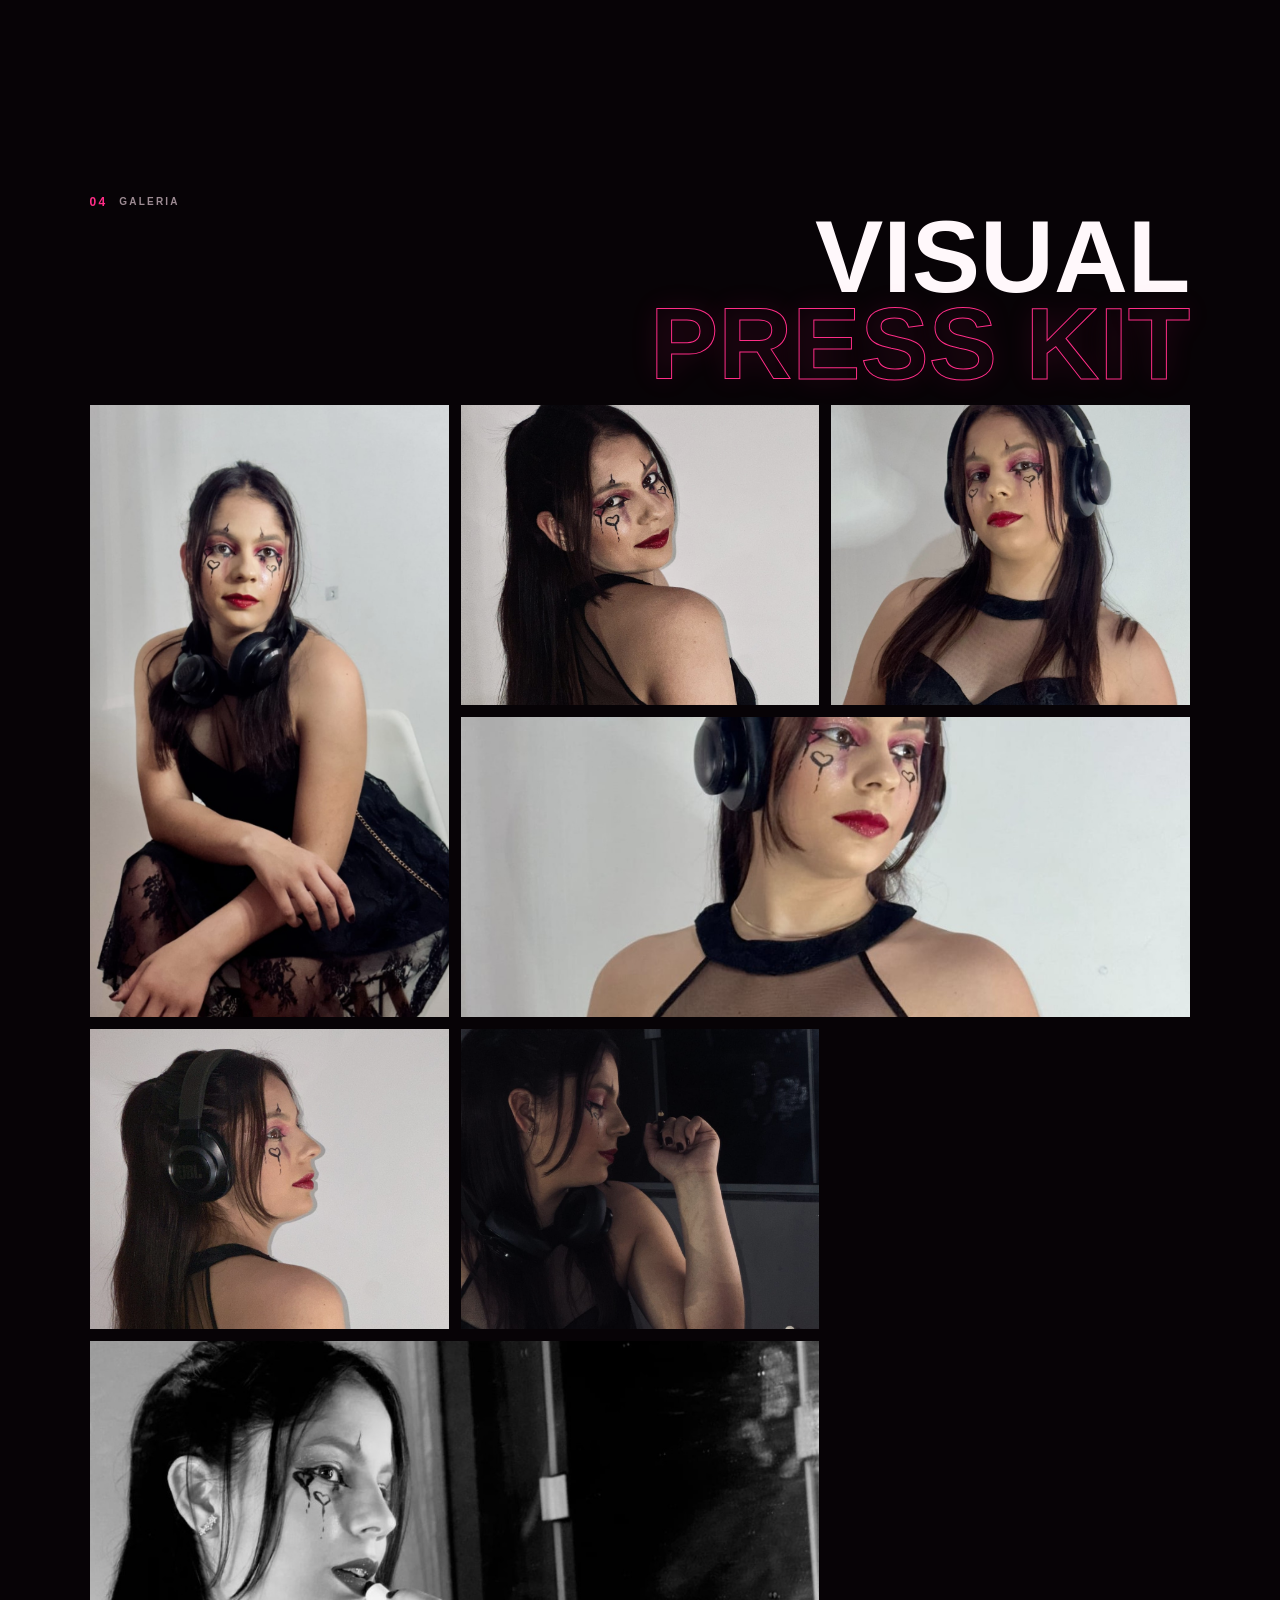
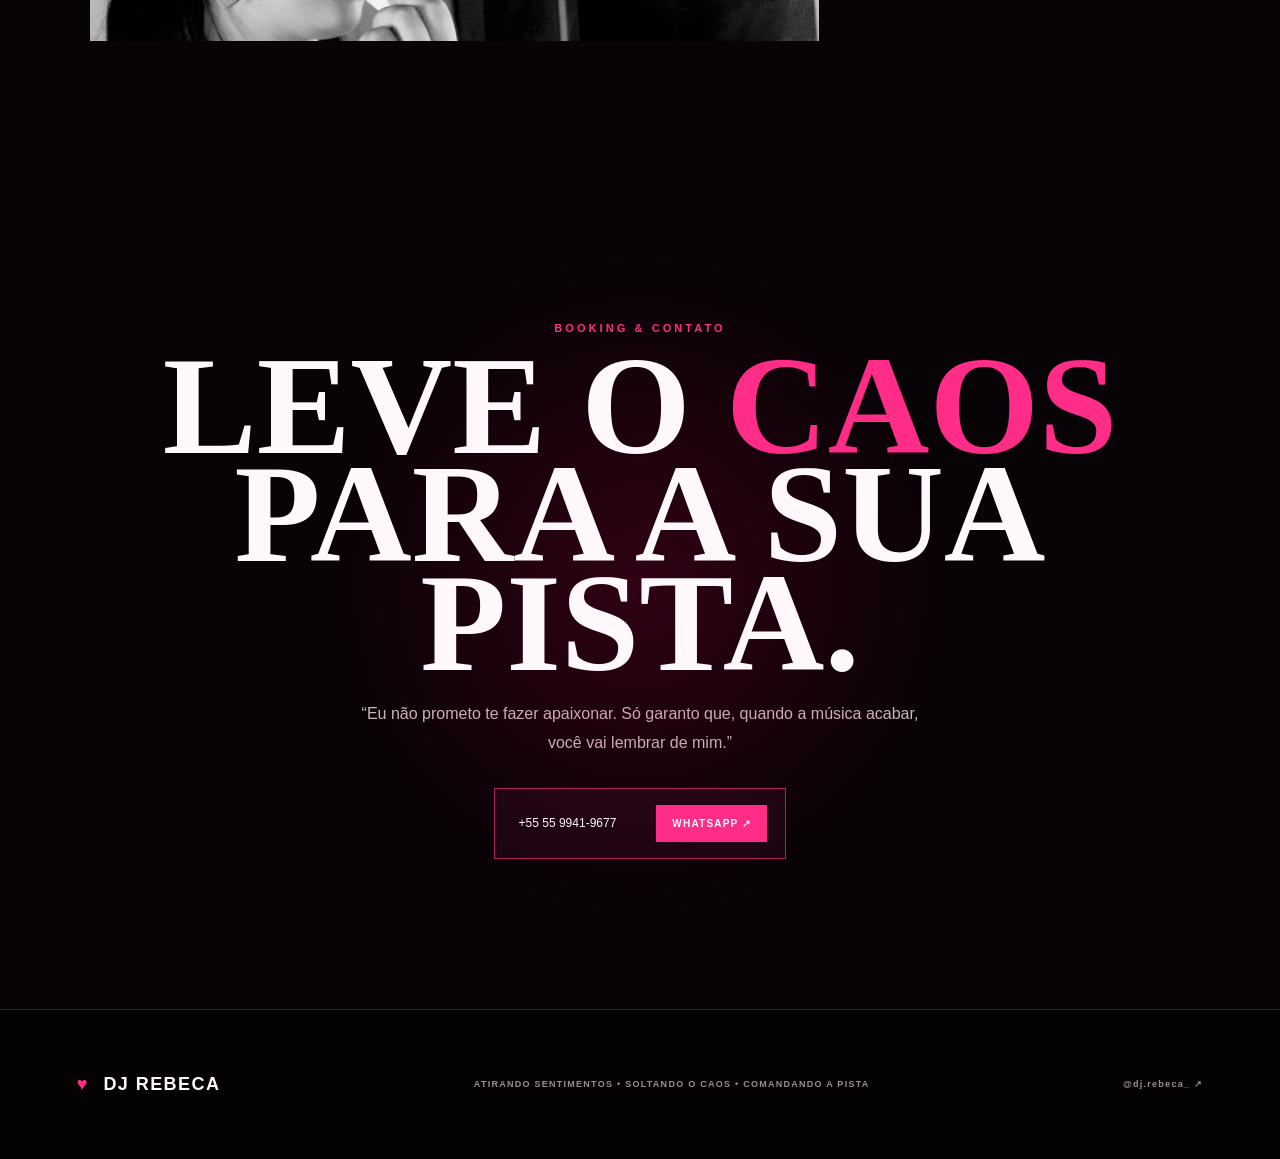
==== commit 564aab4b: "Set two-photo hero and final DJ Rebeca gallery" ====
--- a/dj-rebeca/index.html
+++ b/dj-rebeca/index.html
@@ -9,7 +9,7 @@
   <meta property="og:title" content="DJ Rebeca — Cupido do Caos" />
   <meta property="og:description" content="Funk • Funknejo • Sertanejo • Mega Funk • Cupido do Caos" />
   <meta property="og:type" content="website" />
-  <meta property="og:image" content="assets/rebeca-cupido-new.jpg" />
+  <meta property="og:image" content="assets/hero-cupido.jpg" />
   <link rel="preconnect" href="https://fonts.googleapis.com">
   <link rel="preconnect" href="https://fonts.gstatic.com" crossorigin>
   <link href="https://fonts.googleapis.com/css2?family=Bebas+Neue&family=Montserrat:wght@400;500;600;700;800;900&display=swap" rel="stylesheet">
@@ -39,9 +39,14 @@
   <main>
     <section class="hero" id="inicio">
       <div class="hero-backdrop"></div>
-      <div class="hero-photo-wrap reveal">
-        <img class="hero-photo" src="assets/rebeca-hero-new.jpg" alt="DJ Rebeca" fetchpriority="high" decoding="async" />
+      <div class="hero-photo-wrap reveal" id="heroCarousel">
+        <img class="hero-photo hero-slide active" src="assets/hero-clean.jpg" alt="DJ Rebeca sentada com headphones" fetchpriority="high" decoding="async" />
+        <img class="hero-photo hero-slide" src="assets/hero-cupido.jpg" alt="DJ Rebeca — Cupido do Caos" decoding="async" />
         <div class="hero-photo-overlay"></div>
+        <div class="hero-dots" aria-label="Fotos principais">
+          <button class="hero-dot active" type="button" aria-label="Mostrar primeira foto"></button>
+          <button class="hero-dot" type="button" aria-label="Mostrar segunda foto"></button>
+        </div>
       </div>
       <div class="hero-copy reveal delay-1">
         <p class="eyebrow">PRESS KIT • 2026</p>
@@ -93,7 +98,7 @@
       <div class="section-label reveal"><span>02</span> IDENTIDADE</div>
       <div class="concept-grid">
         <div class="concept-photo reveal">
-          <img loading="lazy" decoding="async" src="assets/rebeca-cupido-new.jpg" alt="Identidade visual Cupido do Caos da DJ Rebeca" />
+          <img loading="lazy" decoding="async" src="assets/hero-cupido.jpg" alt="Identidade visual Cupido do Caos da DJ Rebeca" />
           <div class="photo-stamp">♡ CHAOS APPROVED</div>
         </div>
         <div class="concept-copy reveal delay-1">
@@ -131,11 +136,13 @@
         <h2>VISUAL<br><em>PRESS KIT</em></h2>
       </div>
       <div class="gallery-grid">
-        <button class="gallery-item tall reveal" data-full="assets/rebeca-g1.jpg"><img loading="lazy" decoding="async" src="assets/rebeca-g1.jpg" alt="DJ Rebeca com headphones" /></button>
-        <button class="gallery-item reveal delay-1" data-full="assets/rebeca-g2.jpg"><img loading="lazy" decoding="async" src="assets/rebeca-g2.jpg" alt="DJ Rebeca olhando para trás" /></button>
-        <button class="gallery-item reveal delay-2" data-full="assets/rebeca-g3.jpg"><img loading="lazy" decoding="async" src="assets/rebeca-g3.jpg" alt="DJ Rebeca sorrindo com headphones" /></button>
-        <button class="gallery-item wide reveal" data-full="assets/rebeca-g4.jpg"><img loading="lazy" decoding="async" src="assets/rebeca-g4.jpg" alt="DJ Rebeca em retrato frontal com headphones" /></button>
-        <button class="gallery-item reveal delay-1" data-full="assets/rebeca-cupido-new.jpg"><img loading="lazy" decoding="async" src="assets/rebeca-cupido-new.jpg" alt="DJ Rebeca — Cupido do Caos" /></button>
+        <button class="gallery-item tall reveal" data-full="assets/about-final.jpg"><img loading="lazy" decoding="async" src="assets/about-final.jpg" alt="DJ Rebeca sentada com headphones no pescoço" /></button>
+        <button class="gallery-item reveal delay-1" data-full="assets/gallery-1.jpg"><img loading="lazy" decoding="async" src="assets/gallery-1.jpg" alt="DJ Rebeca olhando para trás" /></button>
+        <button class="gallery-item reveal delay-2" data-full="assets/gallery-2.jpg"><img loading="lazy" decoding="async" src="assets/gallery-2.jpg" alt="DJ Rebeca em retrato frontal com headphones" /></button>
+        <button class="gallery-item wide reveal" data-full="assets/gallery-3.jpg"><img loading="lazy" decoding="async" src="assets/gallery-3.jpg" alt="DJ Rebeca em pé com headphones" /></button>
+        <button class="gallery-item reveal delay-1" data-full="assets/gallery-4.jpg"><img loading="lazy" decoding="async" src="assets/gallery-4.jpg" alt="DJ Rebeca de perfil com headphones" /></button>
+        <button class="gallery-item reveal delay-2" data-full="assets/gallery-5.jpg"><img loading="lazy" decoding="async" src="assets/gallery-5.jpg" alt="DJ Rebeca em bastidores de maquiagem" /></button>
+        <button class="gallery-item wide reveal" data-full="assets/gallery-6.jpg"><img loading="lazy" decoding="async" src="assets/gallery-6.jpg" alt="DJ Rebeca em retrato preto e branco" /></button>
       </div>
     </section>
 
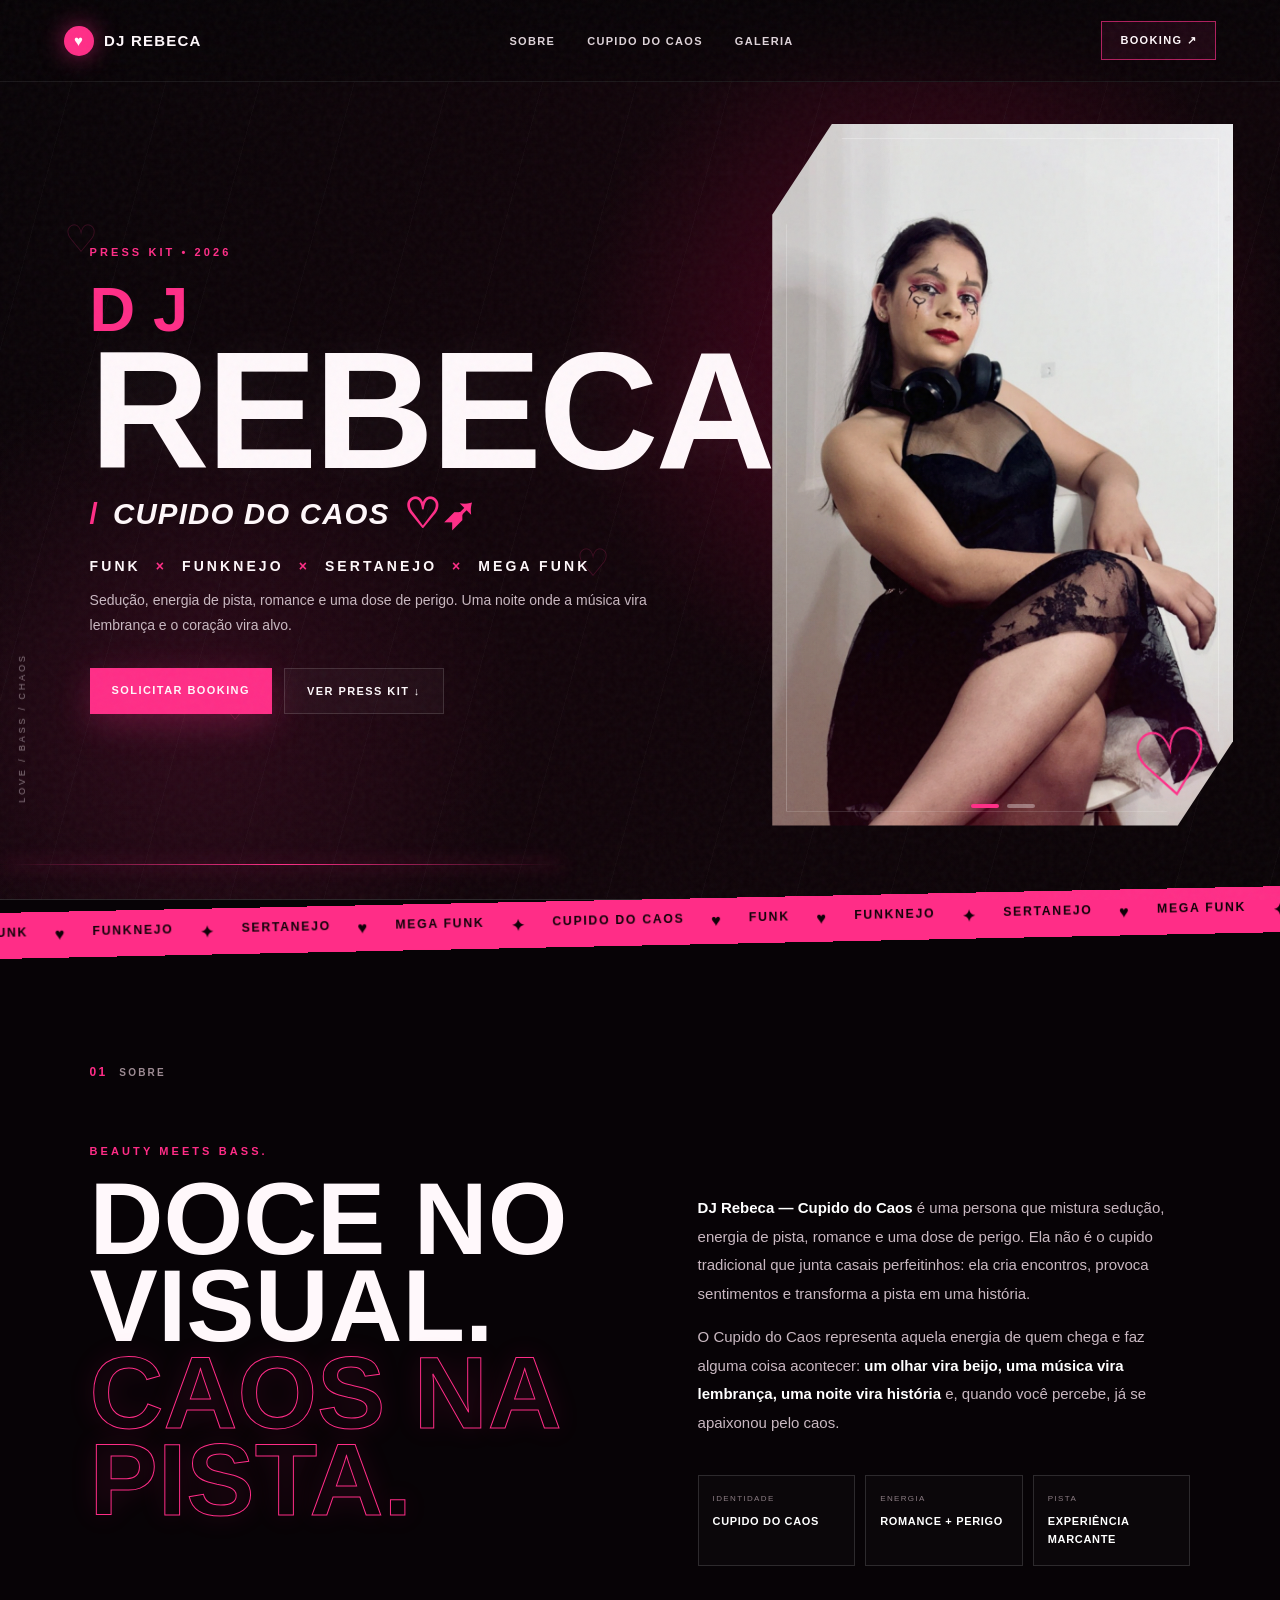
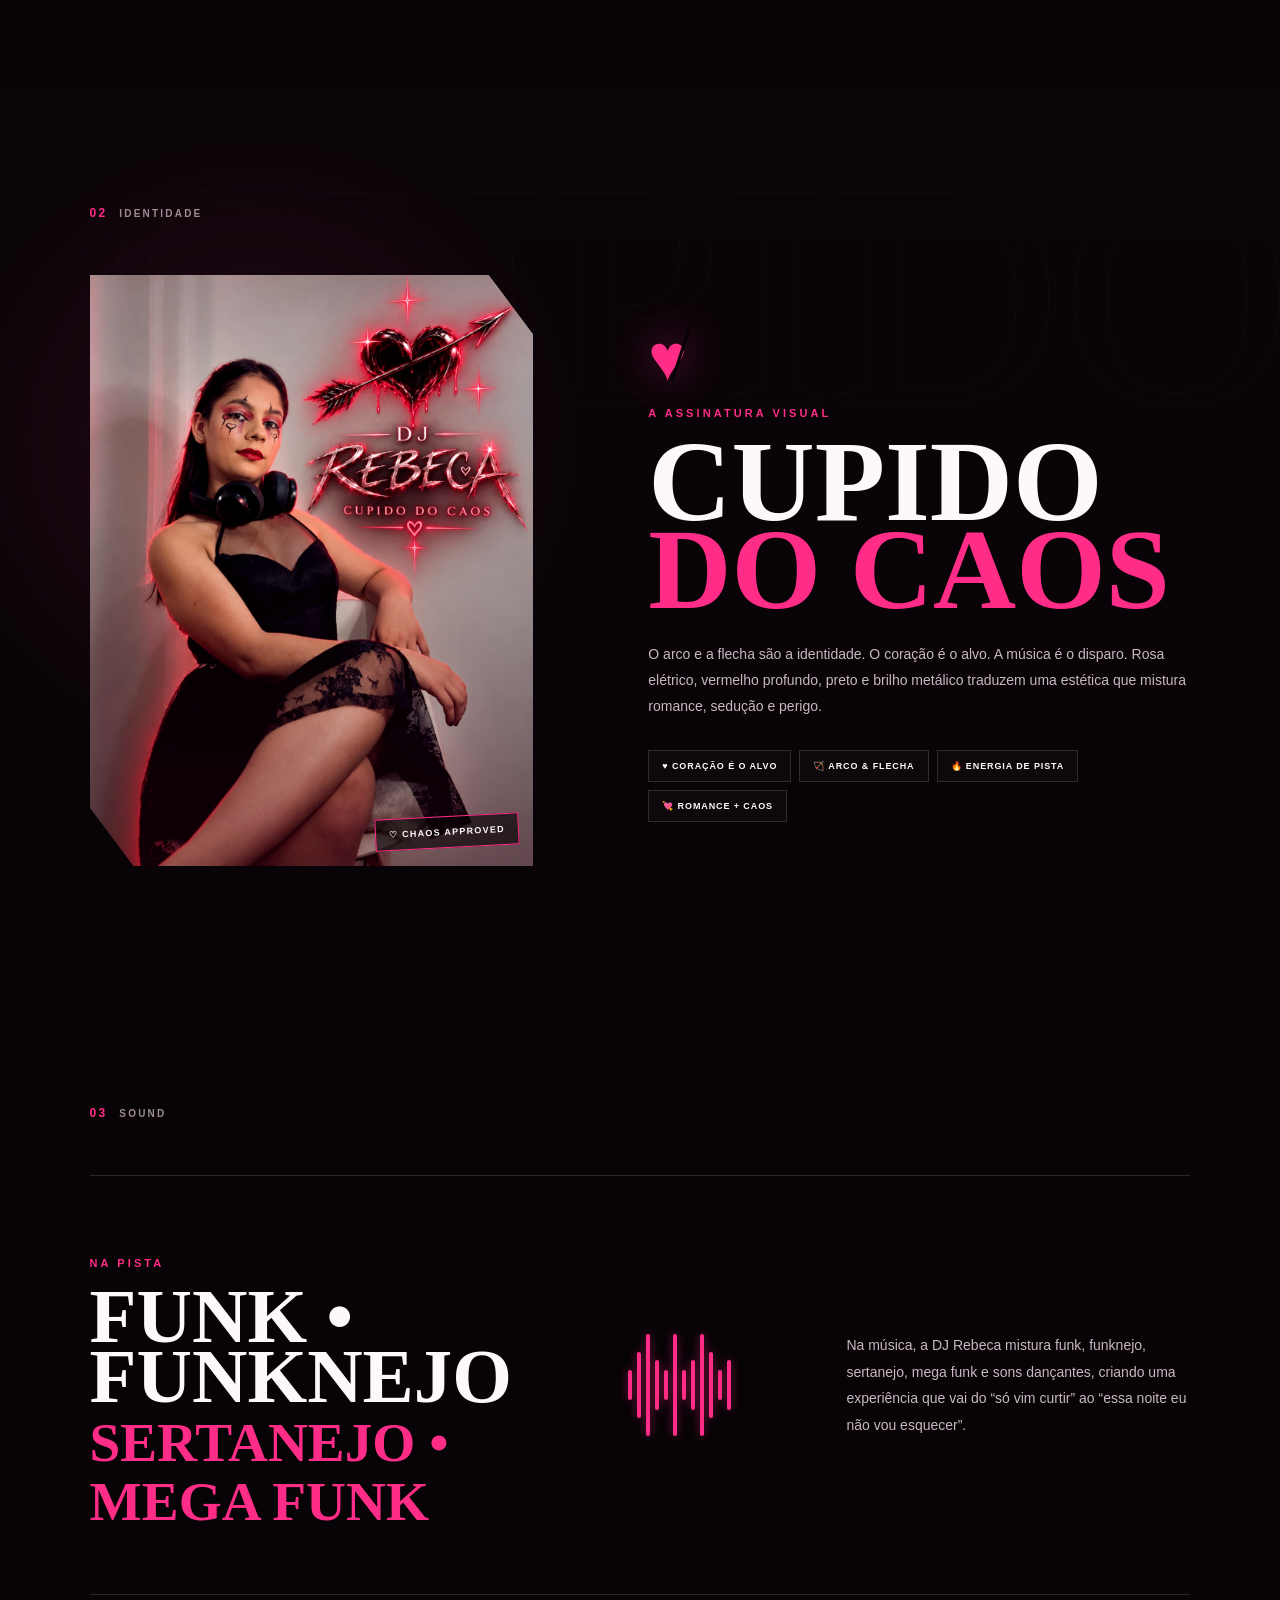
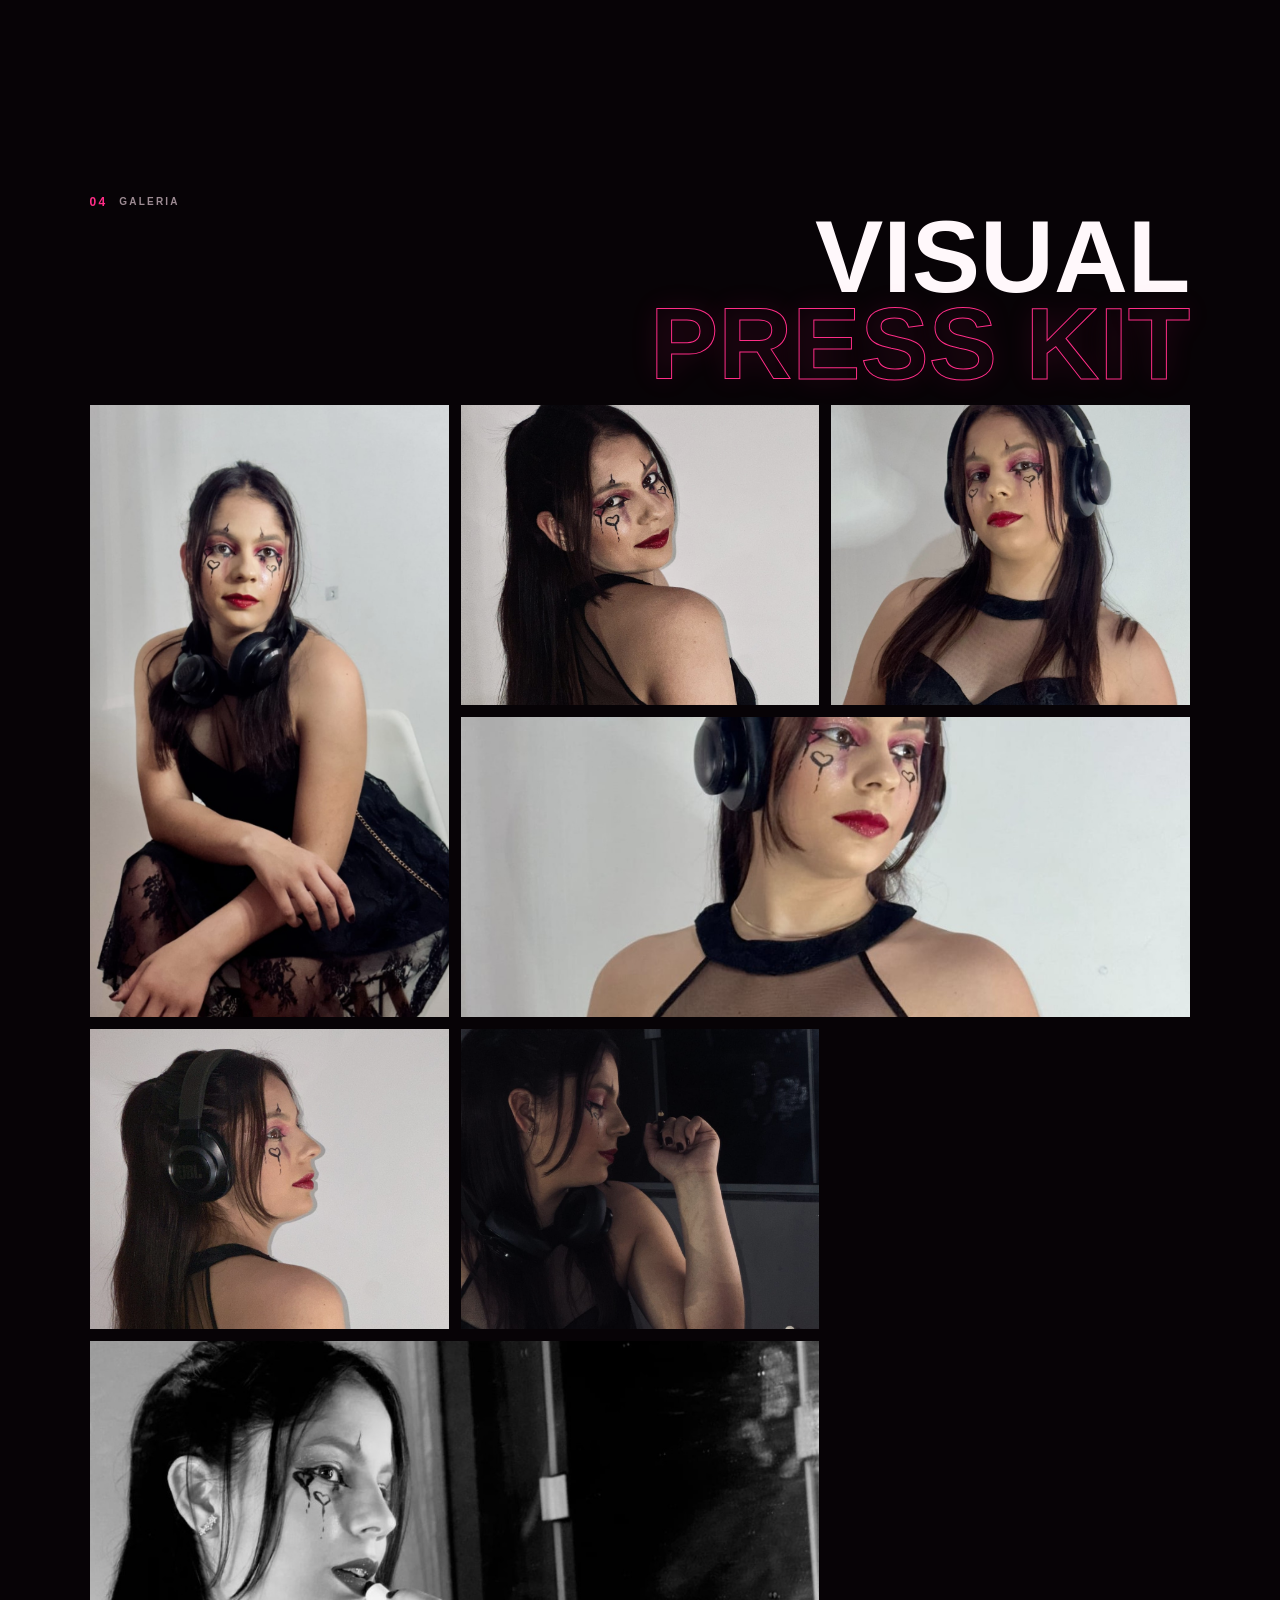
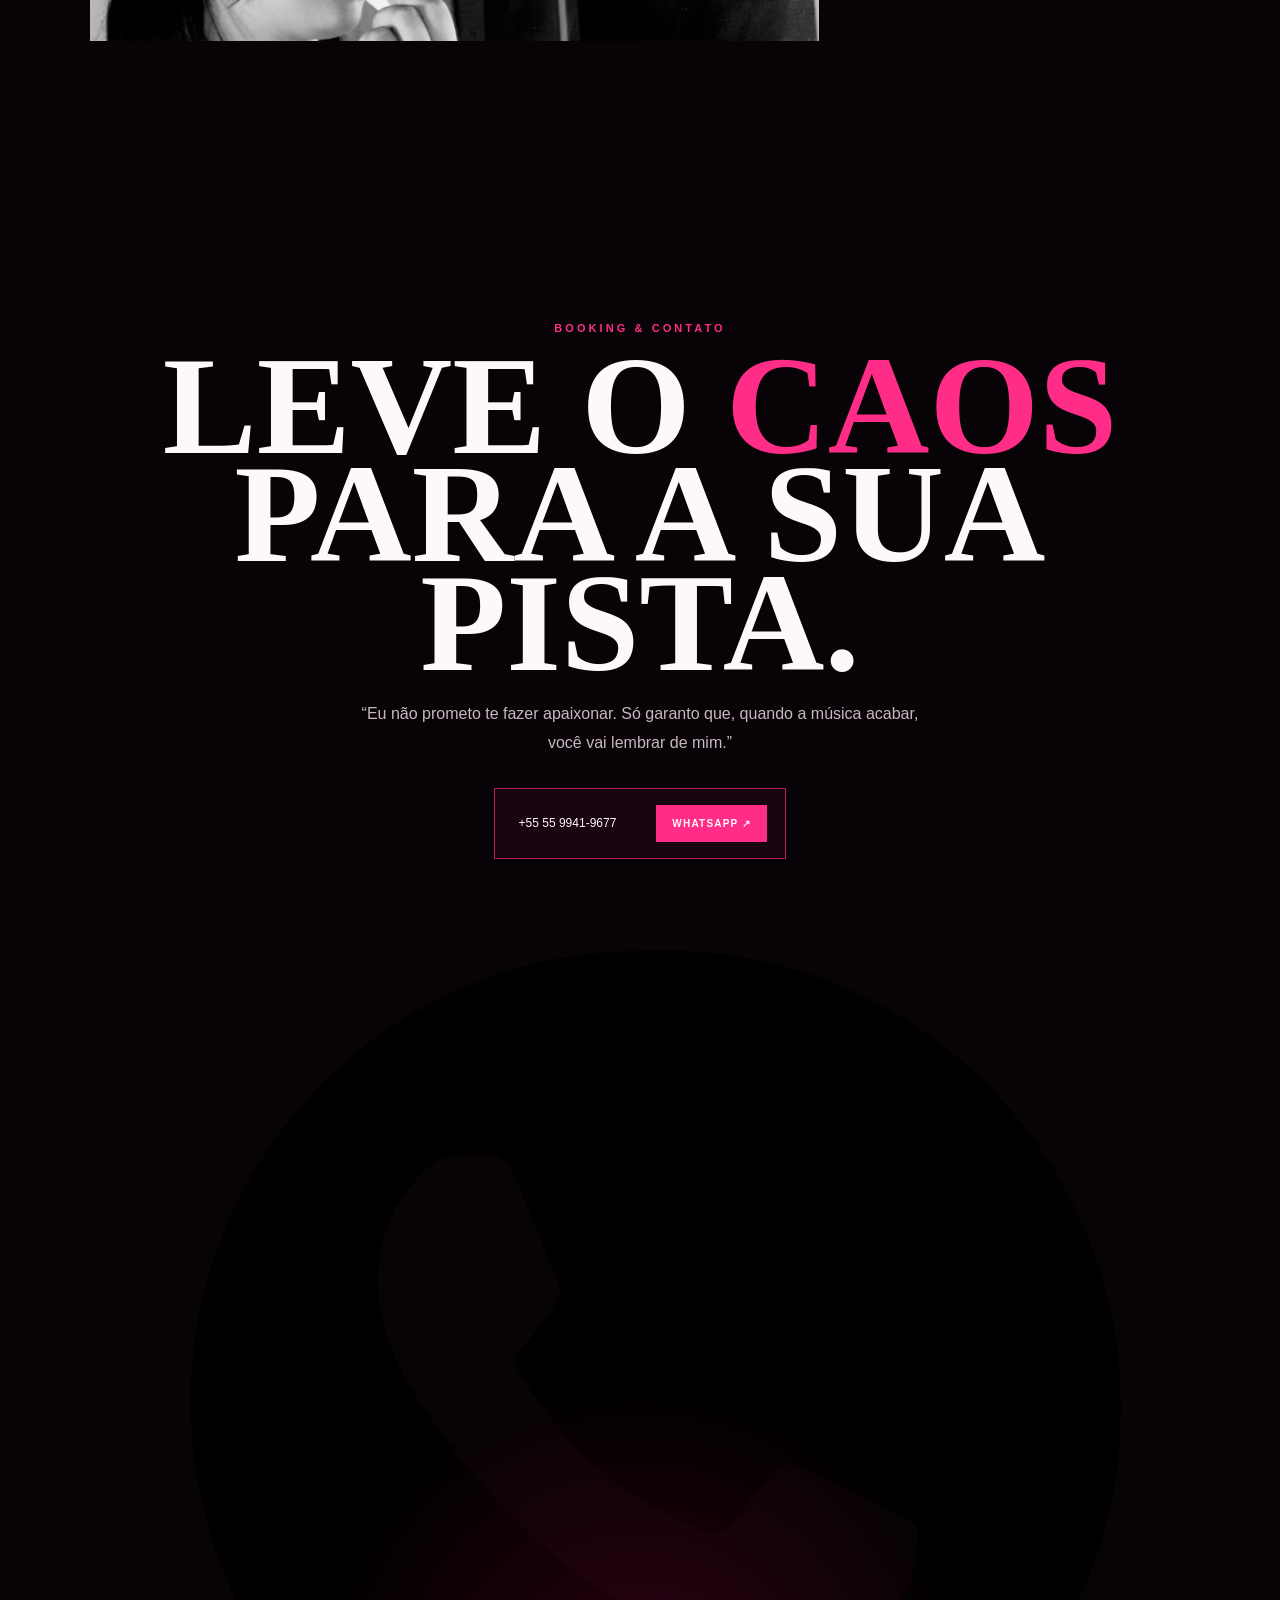
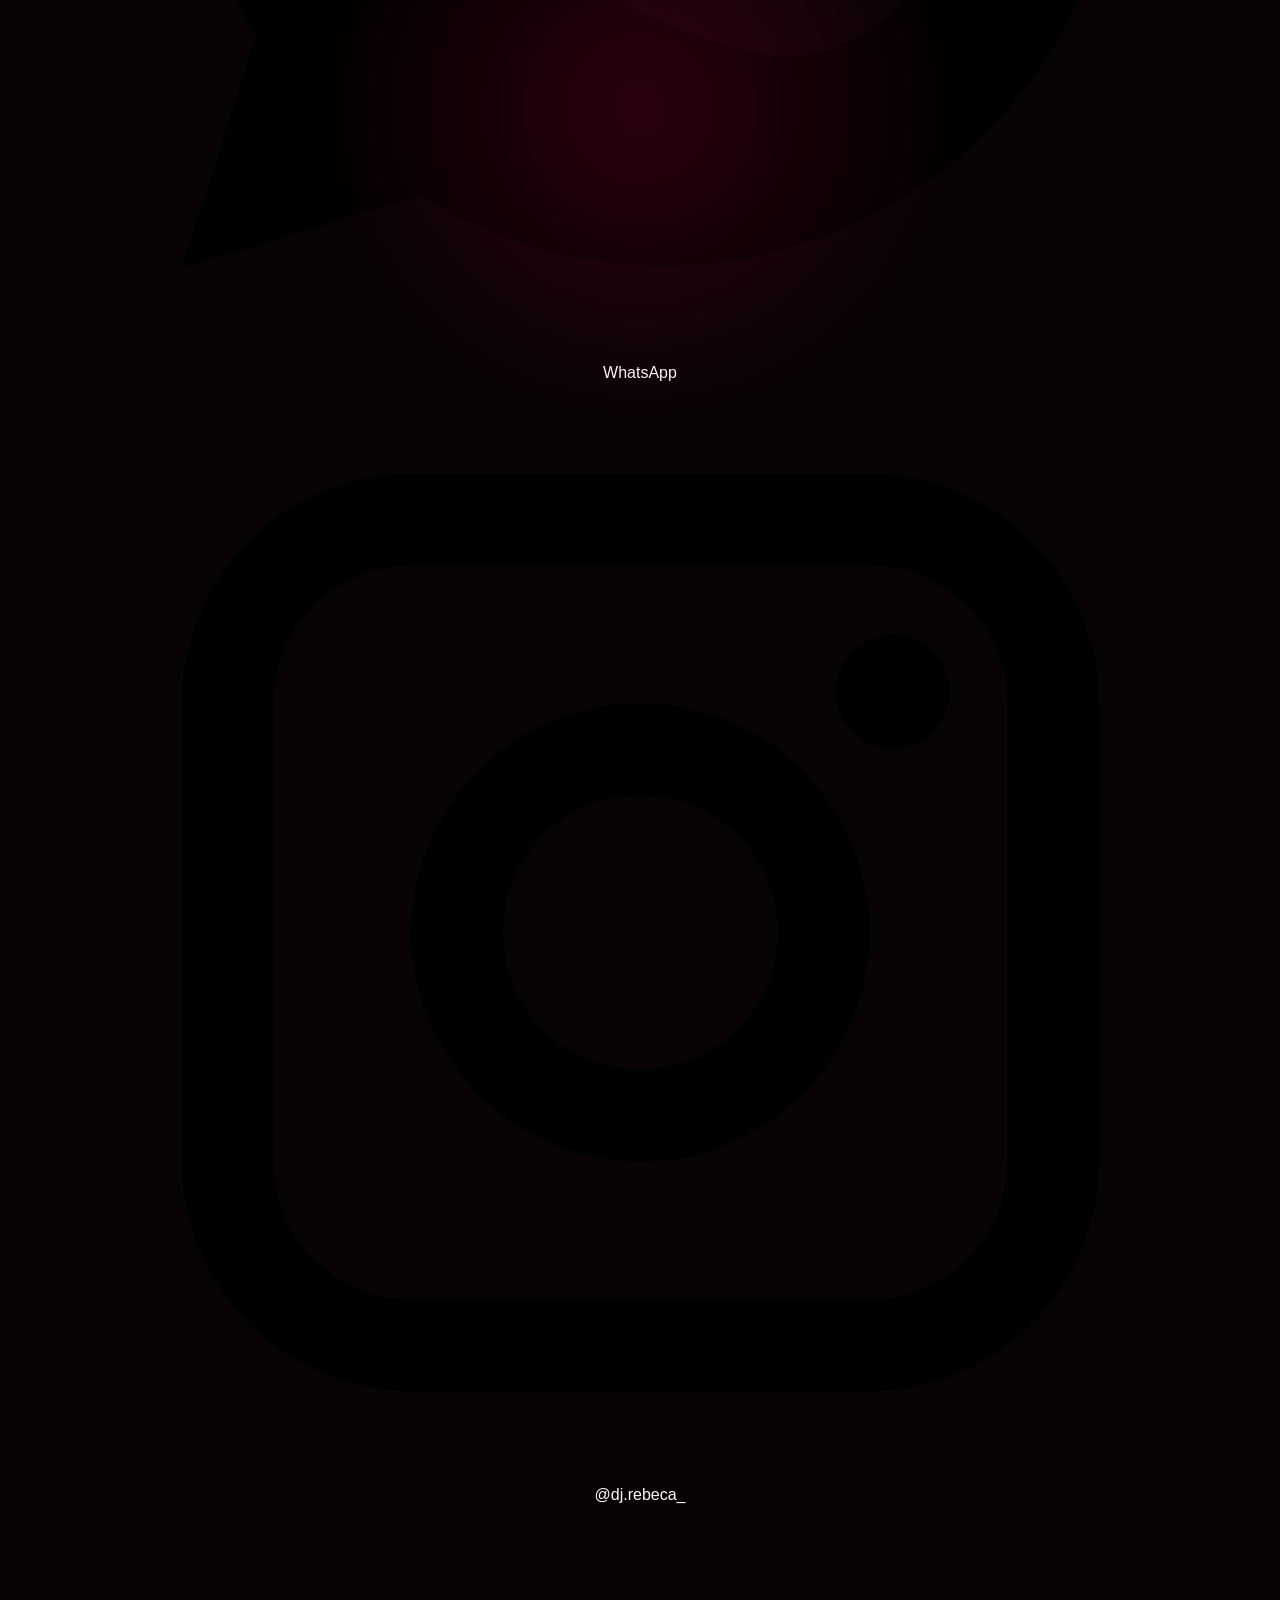
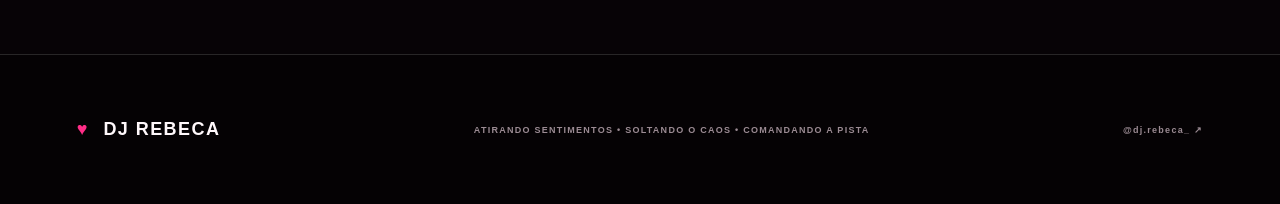
==== commit a78224e2: "Add WhatsApp and Instagram social icons" ====
--- a/dj-rebeca/index.html
+++ b/dj-rebeca/index.html
@@ -154,6 +154,16 @@
       <a class="booking-btn reveal delay-2" href="https://wa.me/555599419677?text=Ol%C3%A1%2C%20quero%20falar%20sobre%20booking%20da%20DJ%20Rebeca." target="_blank" rel="noopener">
         <span>+55 55 9941-9677</span><strong>WHATSAPP ↗</strong>
       </a>
+      <div class="social-links reveal delay-2" aria-label="Redes sociais da DJ Rebeca">
+        <a class="social-link whatsapp" href="https://wa.me/555599419677?text=Ol%C3%A1%2C%20quero%20falar%20sobre%20booking%20da%20DJ%20Rebeca." target="_blank" rel="noopener" aria-label="WhatsApp da DJ Rebeca">
+          <svg viewBox="0 0 24 24" aria-hidden="true"><path d="M12.04 2a9.84 9.84 0 0 0-8.42 14.94L2 22l5.2-1.57A9.98 9.98 0 1 0 12.04 2Zm5.76 13.92c-.24.68-1.4 1.3-1.94 1.38-.5.08-1.13.12-1.82-.1-.42-.13-.96-.31-1.65-.6-2.9-1.25-4.79-4.18-4.94-4.37-.14-.2-1.18-1.57-1.18-3 0-1.42.74-2.12 1-2.41.27-.29.59-.36.79-.36h.56c.18 0 .42-.07.66.5.24.58.82 2 .89 2.14.07.14.12.31.02.5-.1.19-.14.31-.29.48-.14.17-.3.38-.43.51-.14.14-.29.3-.12.59.17.29.75 1.23 1.61 1.99 1.11.99 2.04 1.3 2.33 1.45.29.14.46.12.63-.07.17-.19.72-.84.91-1.13.19-.29.38-.24.65-.14.26.1 1.68.79 1.97.94.29.14.48.21.55.33.07.12.07.7-.17 1.38Z"/></svg>
+          <span>WhatsApp</span>
+        </a>
+        <a class="social-link instagram" href="https://www.instagram.com/dj.rebeca_/" target="_blank" rel="noopener" aria-label="Instagram da DJ Rebeca">
+          <svg viewBox="0 0 24 24" aria-hidden="true"><path d="M7 2h10a5 5 0 0 1 5 5v10a5 5 0 0 1-5 5H7a5 5 0 0 1-5-5V7a5 5 0 0 1 5-5Zm0 2a3 3 0 0 0-3 3v10a3 3 0 0 0 3 3h10a3 3 0 0 0 3-3V7a3 3 0 0 0-3-3H7Zm10.5 1.5a1.25 1.25 0 1 1 0 2.5 1.25 1.25 0 0 1 0-2.5ZM12 7a5 5 0 1 1 0 10 5 5 0 0 1 0-10Zm0 2a3 3 0 1 0 0 6 3 3 0 0 0 0-6Z"/></svg>
+          <span>@dj.rebeca_</span>
+        </a>
+      </div>
     </section>
   </main>
 
--- a/dj-rebeca/styles-b.css
+++ b/dj-rebeca/styles-b.css
@@ -45,3 +45,19 @@
   .gallery-item img{object-position:center 25%}
   .booking{padding:92px 18px}
 }
+
+.hero-photo-wrap{position:relative}
+.hero-slide{position:absolute;inset:0;opacity:0;transform:scale(1.025);transition:opacity 1s ease,transform 5s ease}
+.hero-slide.active{opacity:1;transform:scale(1)}
+.hero-dots{position:absolute;left:50%;bottom:18px;transform:translateX(-50%);display:flex;gap:8px;z-index:6}
+.hero-dot{width:28px;height:4px;border:0;border-radius:20px;background:rgba(255,255,255,.35);padding:0;cursor:pointer;transition:.25s}
+.hero-dot.active{background:var(--pink);box-shadow:0 0 14px rgba(255,45,135,.7)}
+@media (max-width:900px){
+  .hero-slide:first-of-type{object-position:center 18%}
+  .hero-slide:nth-of-type(2){object-position:center 26%}
+}
+@media (max-width:560px){
+  .hero-slide:first-of-type{object-position:center 16%}
+  .hero-slide:nth-of-type(2){object-position:center 24%}
+  .hero-dots{bottom:12px}
+}
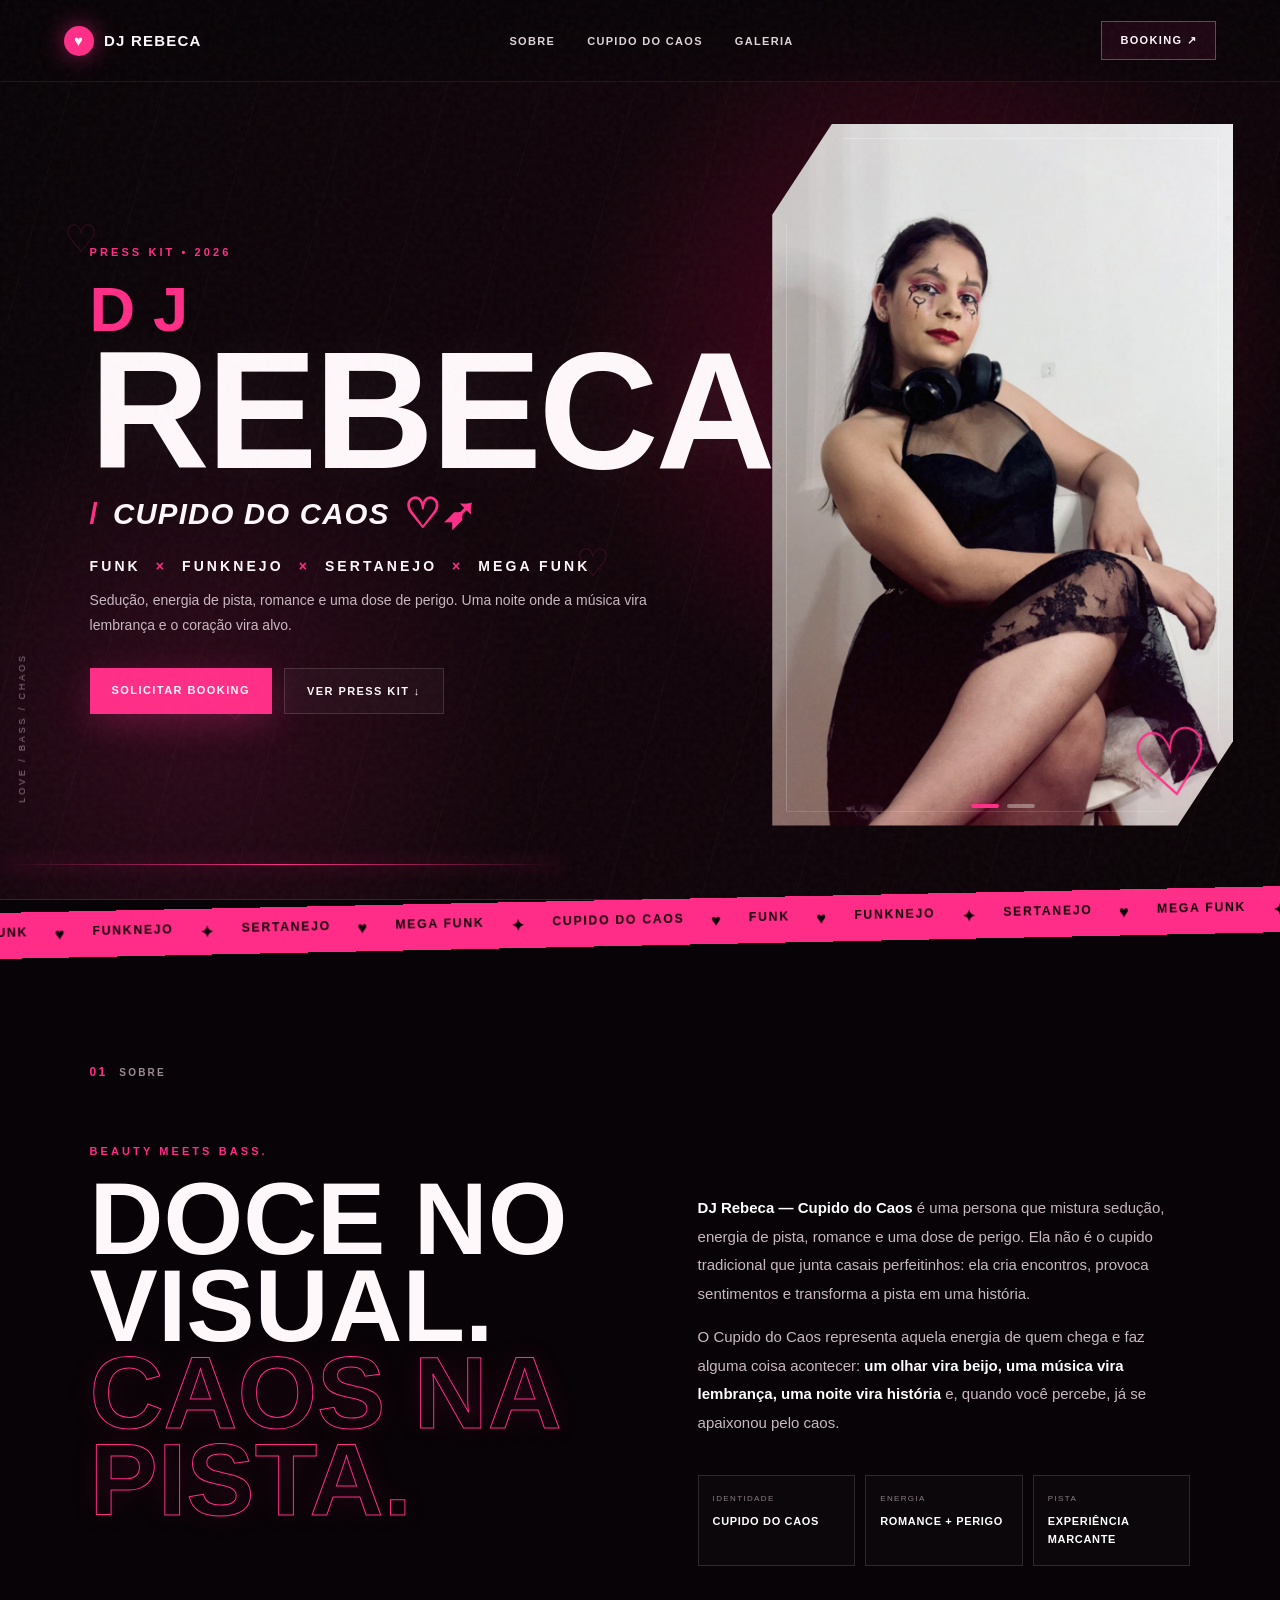
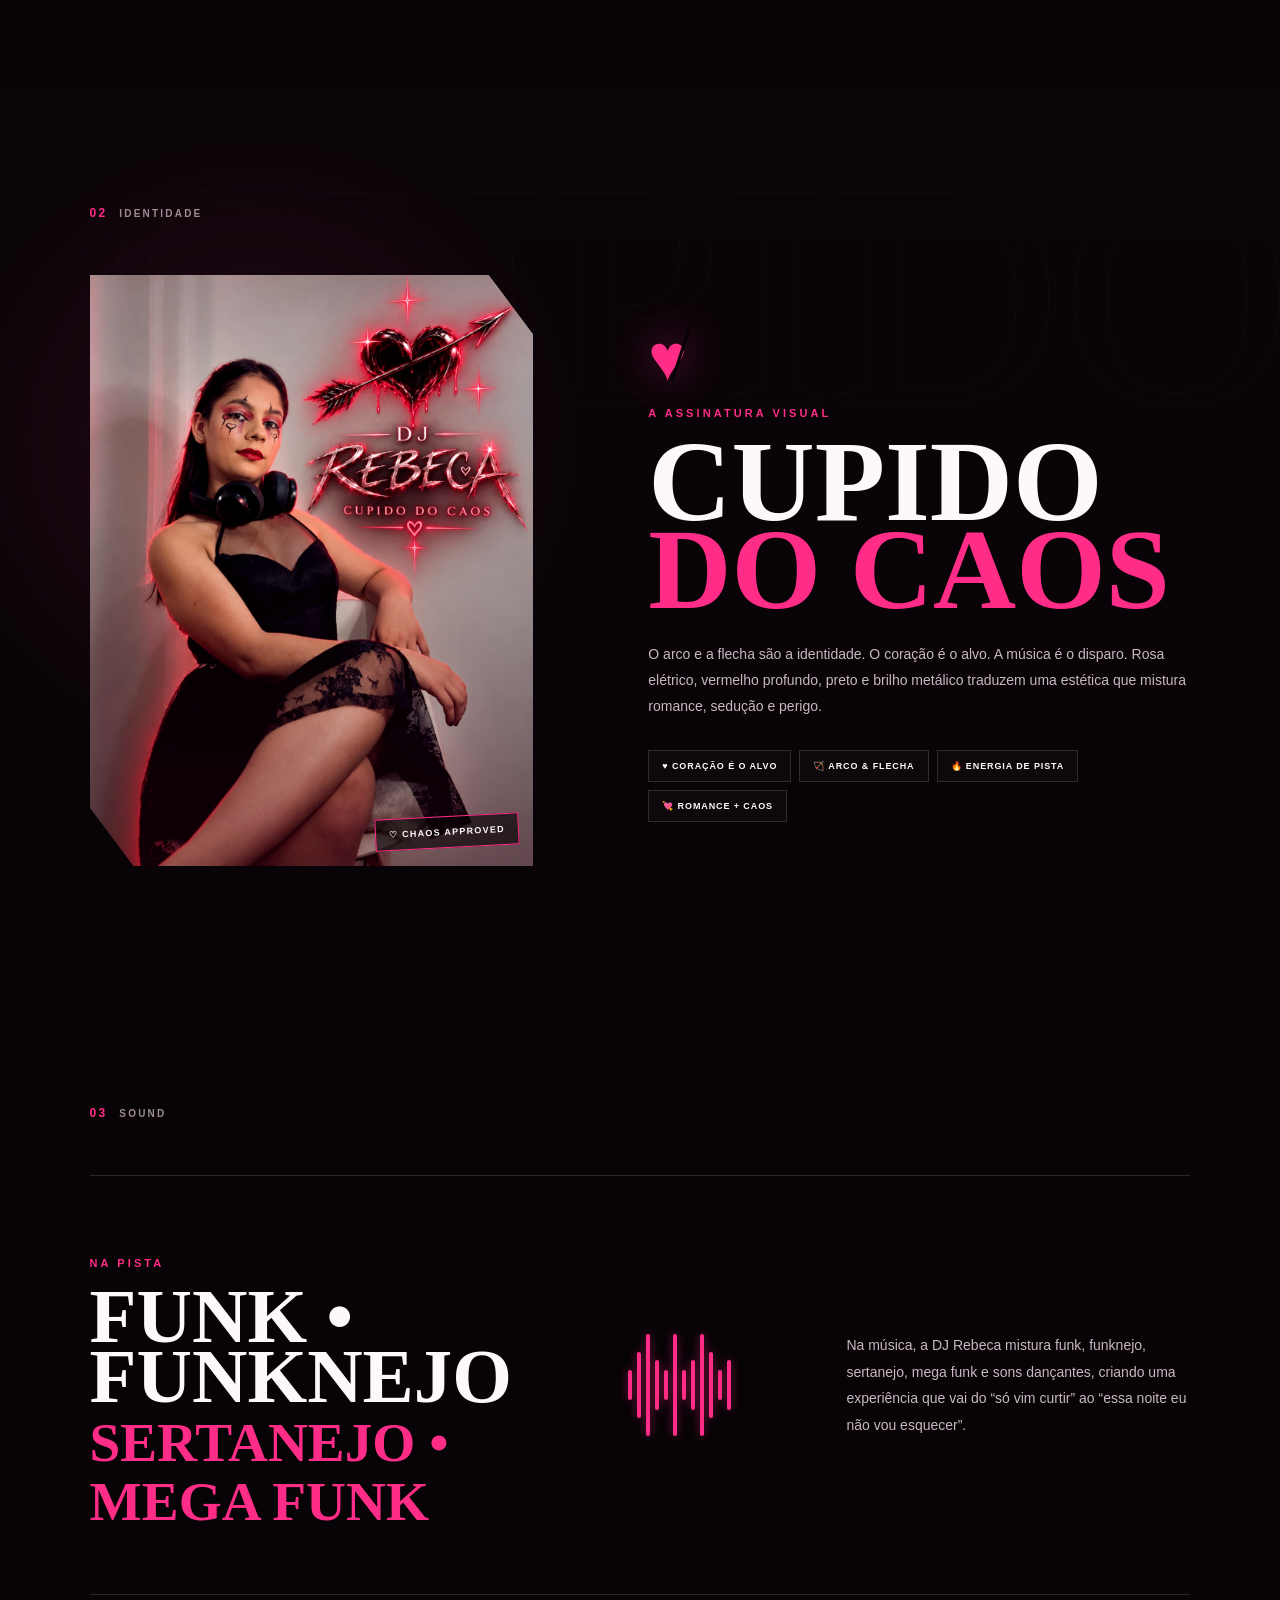
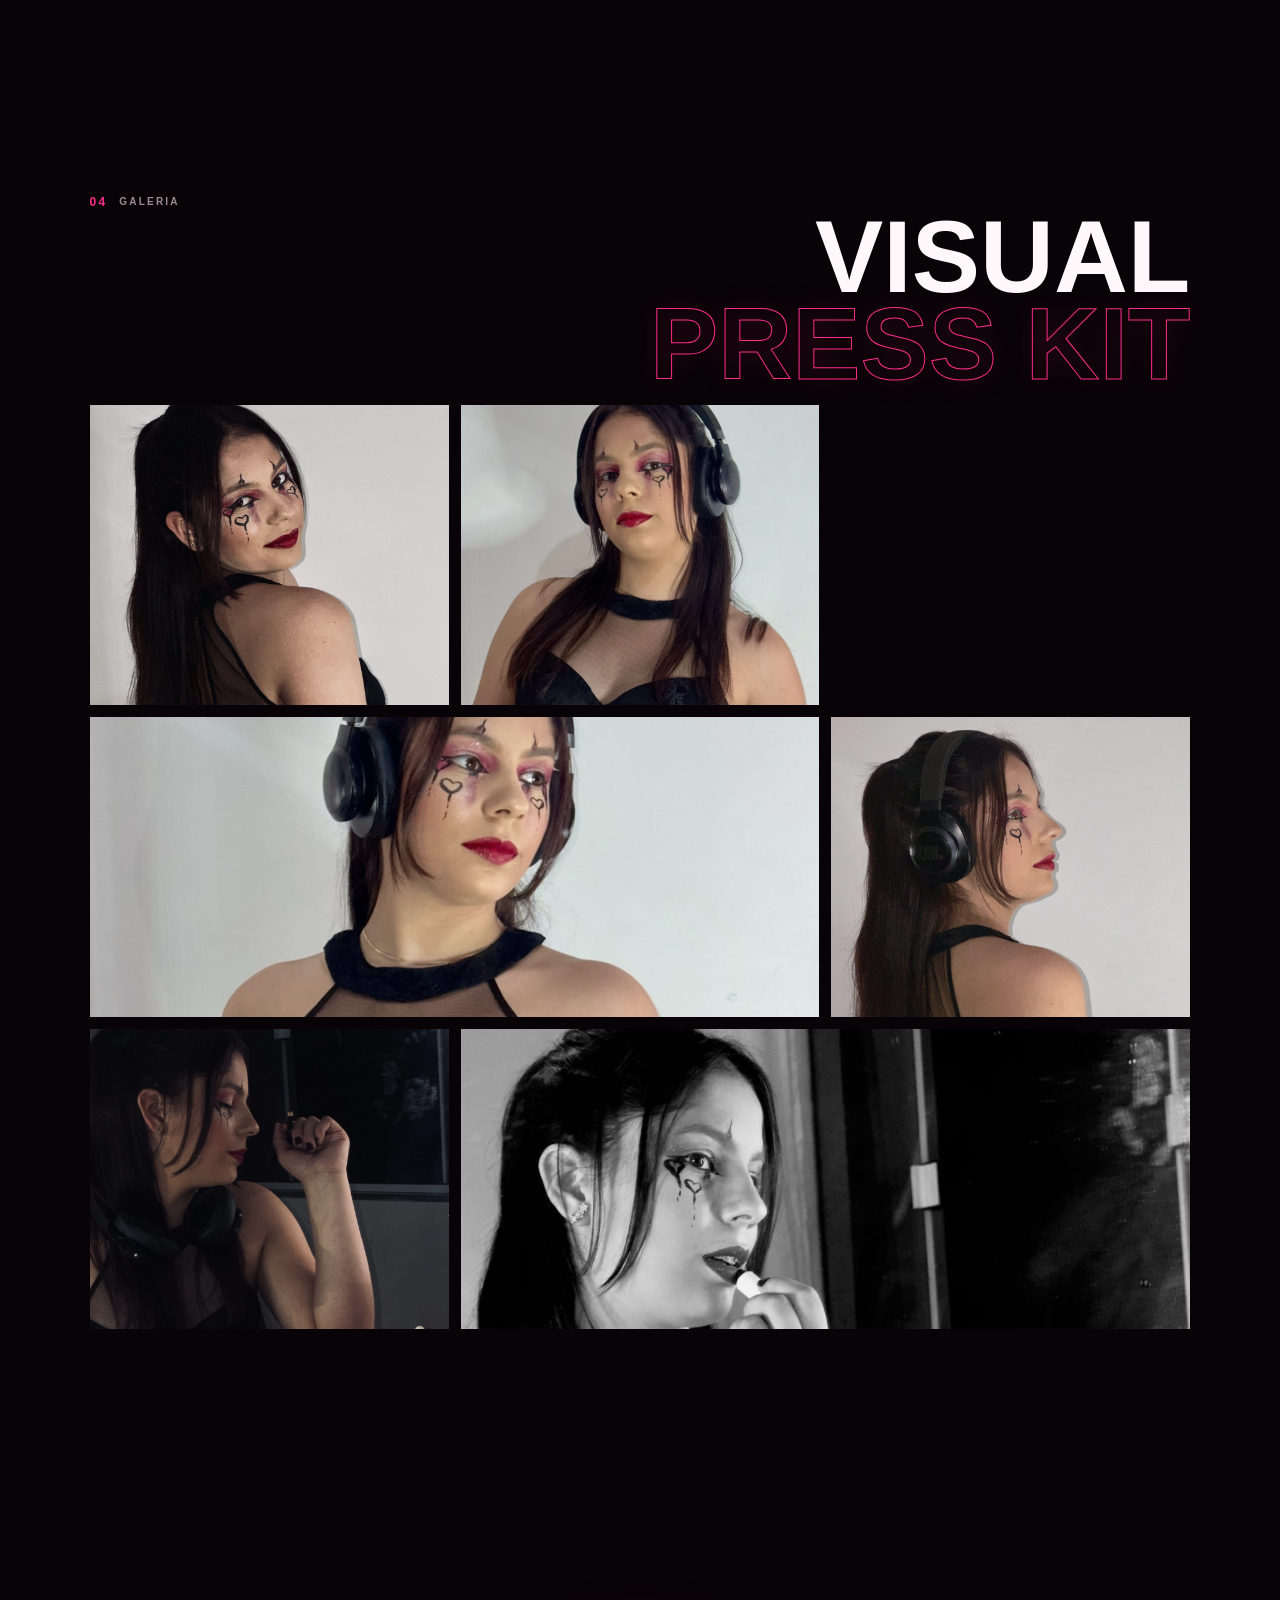
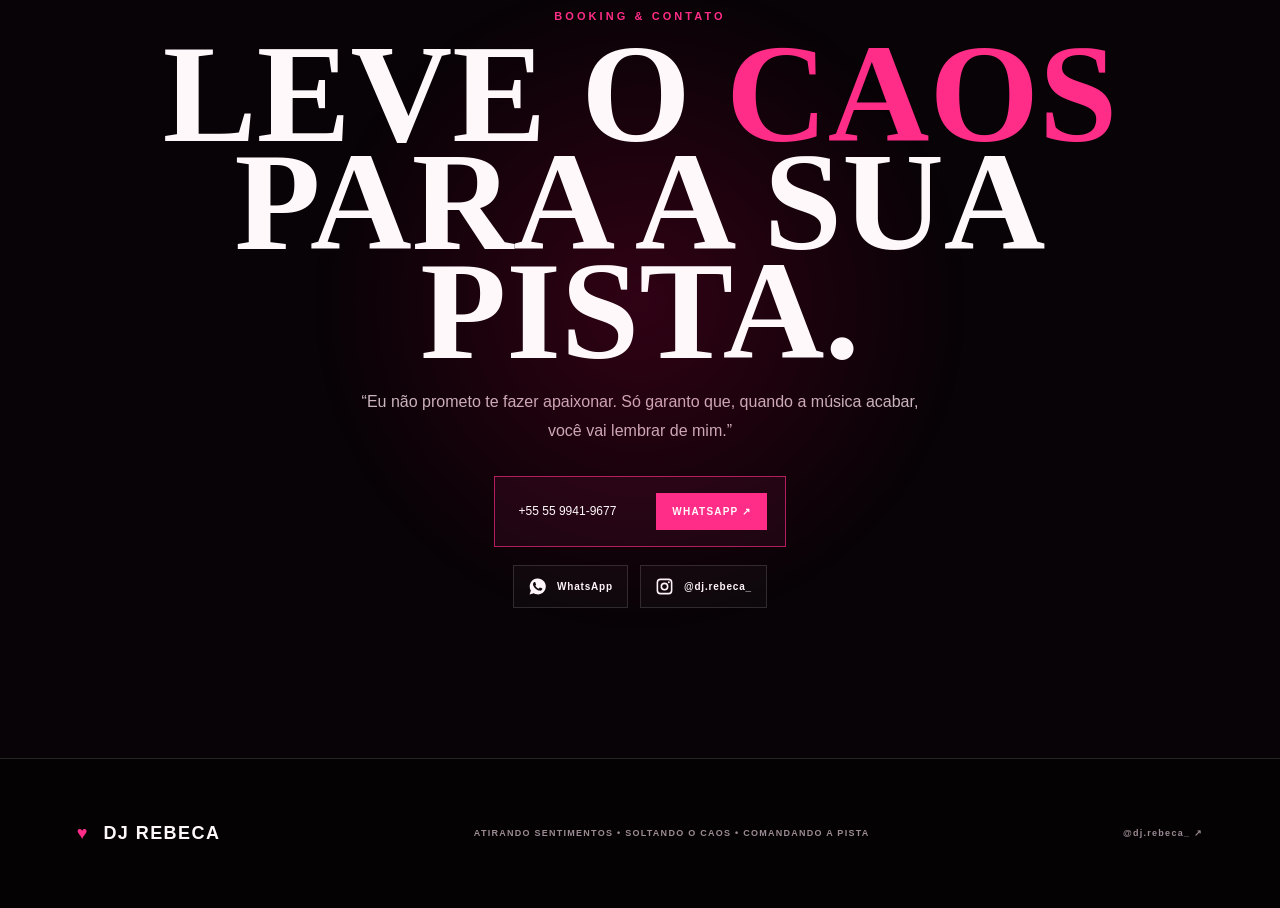
==== commit 6df909e6: "Remove first gallery photo from DJ Rebeca press kit" ====
--- a/dj-rebeca/index.html
+++ b/dj-rebeca/index.html
@@ -136,7 +136,6 @@
         <h2>VISUAL<br><em>PRESS KIT</em></h2>
       </div>
       <div class="gallery-grid">
-        <button class="gallery-item tall reveal" data-full="assets/about-final.jpg"><img loading="lazy" decoding="async" src="assets/about-final.jpg" alt="DJ Rebeca sentada com headphones no pescoço" /></button>
         <button class="gallery-item reveal delay-1" data-full="assets/gallery-1.jpg"><img loading="lazy" decoding="async" src="assets/gallery-1.jpg" alt="DJ Rebeca olhando para trás" /></button>
         <button class="gallery-item reveal delay-2" data-full="assets/gallery-2.jpg"><img loading="lazy" decoding="async" src="assets/gallery-2.jpg" alt="DJ Rebeca em retrato frontal com headphones" /></button>
         <button class="gallery-item wide reveal" data-full="assets/gallery-3.jpg"><img loading="lazy" decoding="async" src="assets/gallery-3.jpg" alt="DJ Rebeca em pé com headphones" /></button>
--- a/dj-rebeca/styles-b.css
+++ b/dj-rebeca/styles-b.css
@@ -61,3 +61,14 @@
   .hero-slide:nth-of-type(2){object-position:center 24%}
   .hero-dots{bottom:12px}
 }
+
+
+.social-links{display:flex;justify-content:center;gap:12px;flex-wrap:wrap;margin-top:18px}
+.social-link{display:inline-flex;align-items:center;gap:10px;padding:11px 14px;border:1px solid var(--line);background:rgba(255,255,255,.025);font-size:10px;font-weight:800;letter-spacing:.08em;transition:.25s}
+.social-link svg{width:19px;height:19px;fill:currentColor;flex:0 0 auto}
+.social-link.whatsapp:hover{border-color:#25D366;box-shadow:0 0 24px rgba(37,211,102,.16);transform:translateY(-2px)}
+.social-link.instagram:hover{border-color:var(--pink);box-shadow:0 0 24px rgba(255,45,135,.18);transform:translateY(-2px)}
+@media (max-width:560px){
+  .social-links{display:grid;grid-template-columns:1fr 1fr;width:100%;gap:10px;margin-top:14px}
+  .social-link{justify-content:center;padding:12px 10px;font-size:9px}
+}
